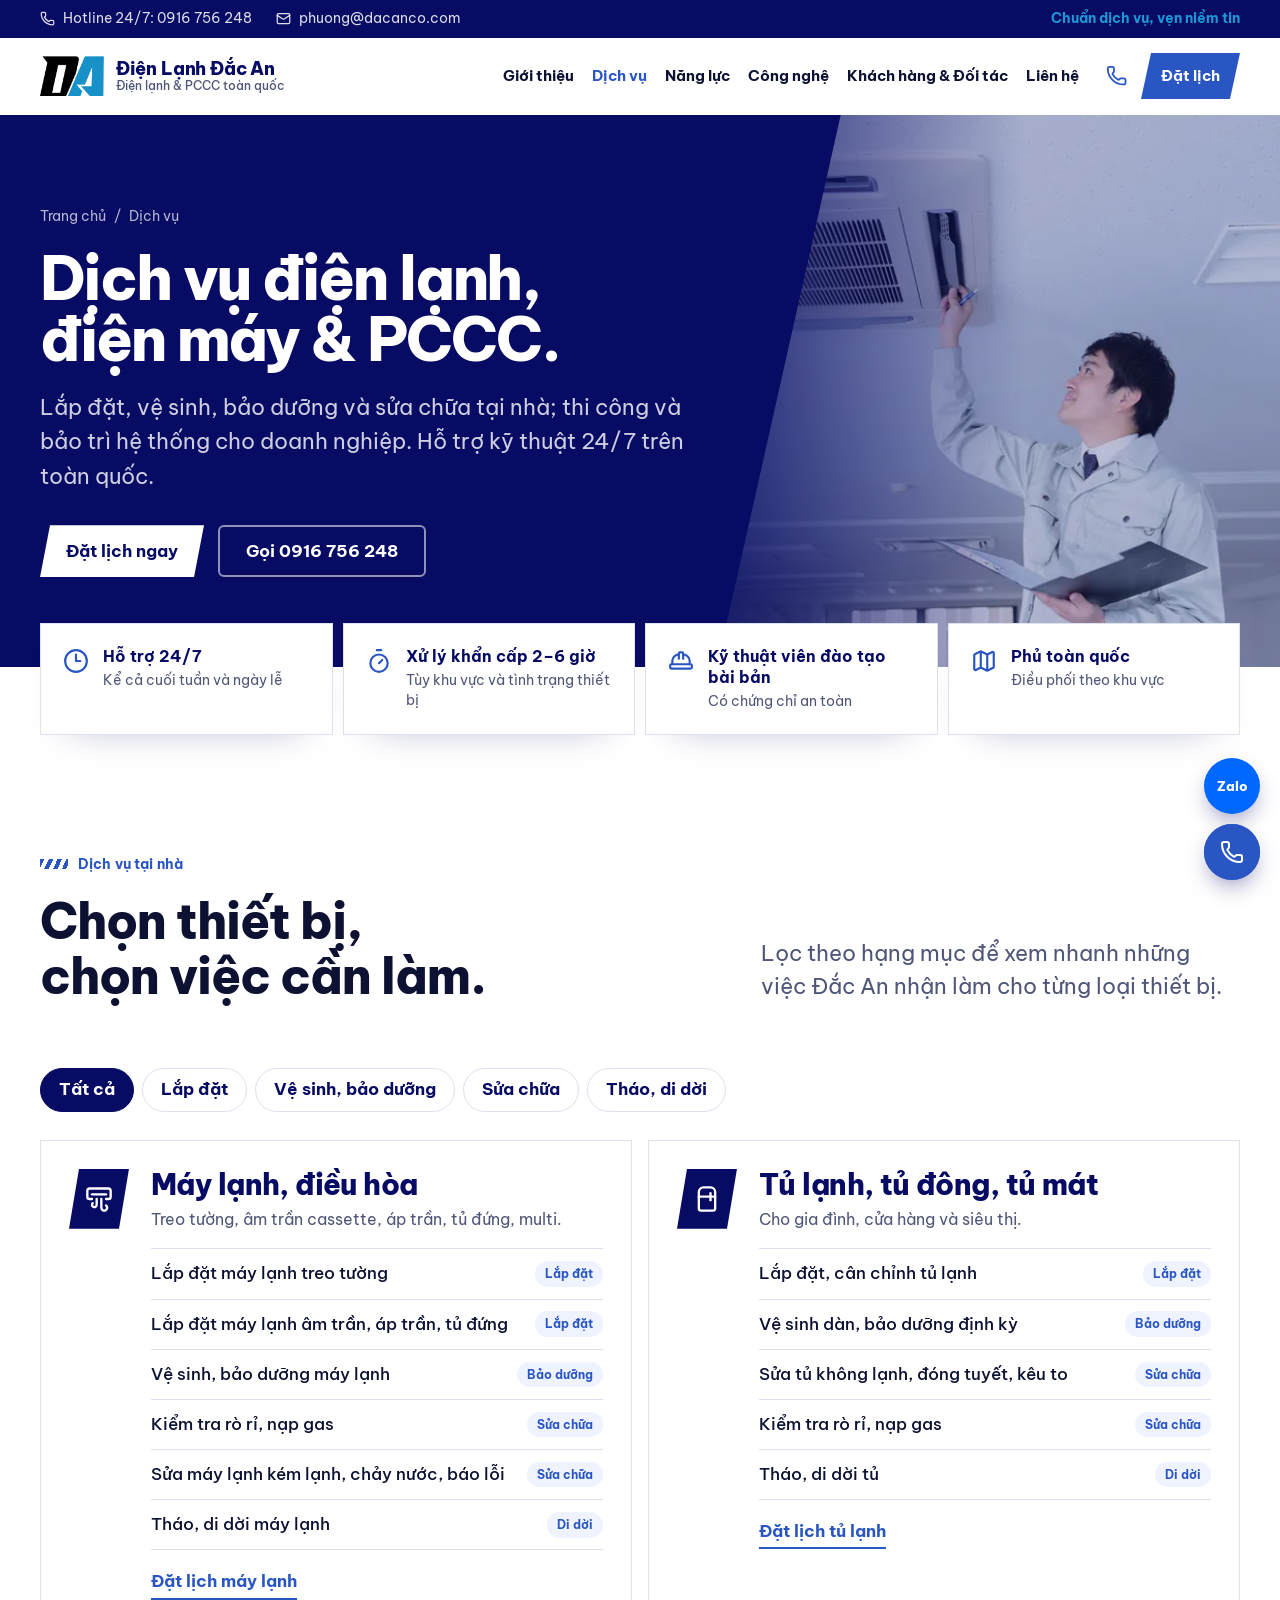
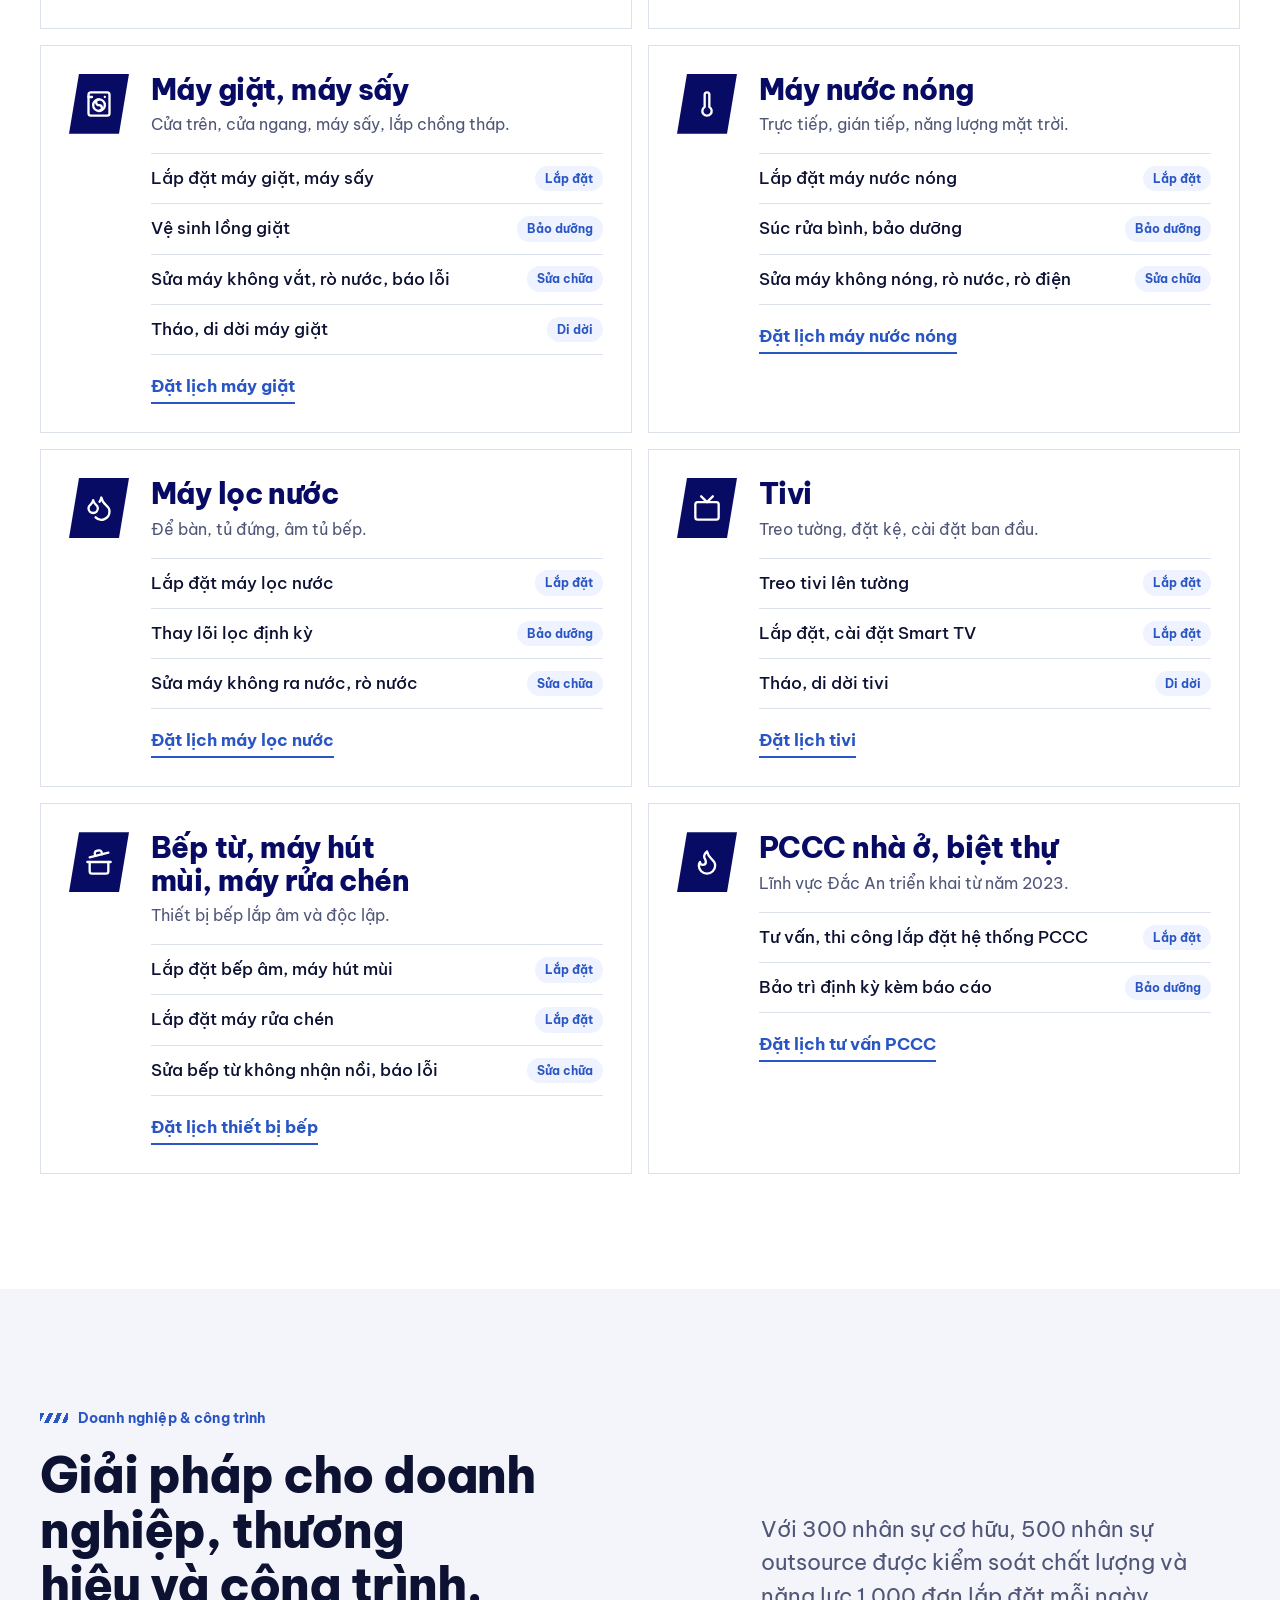
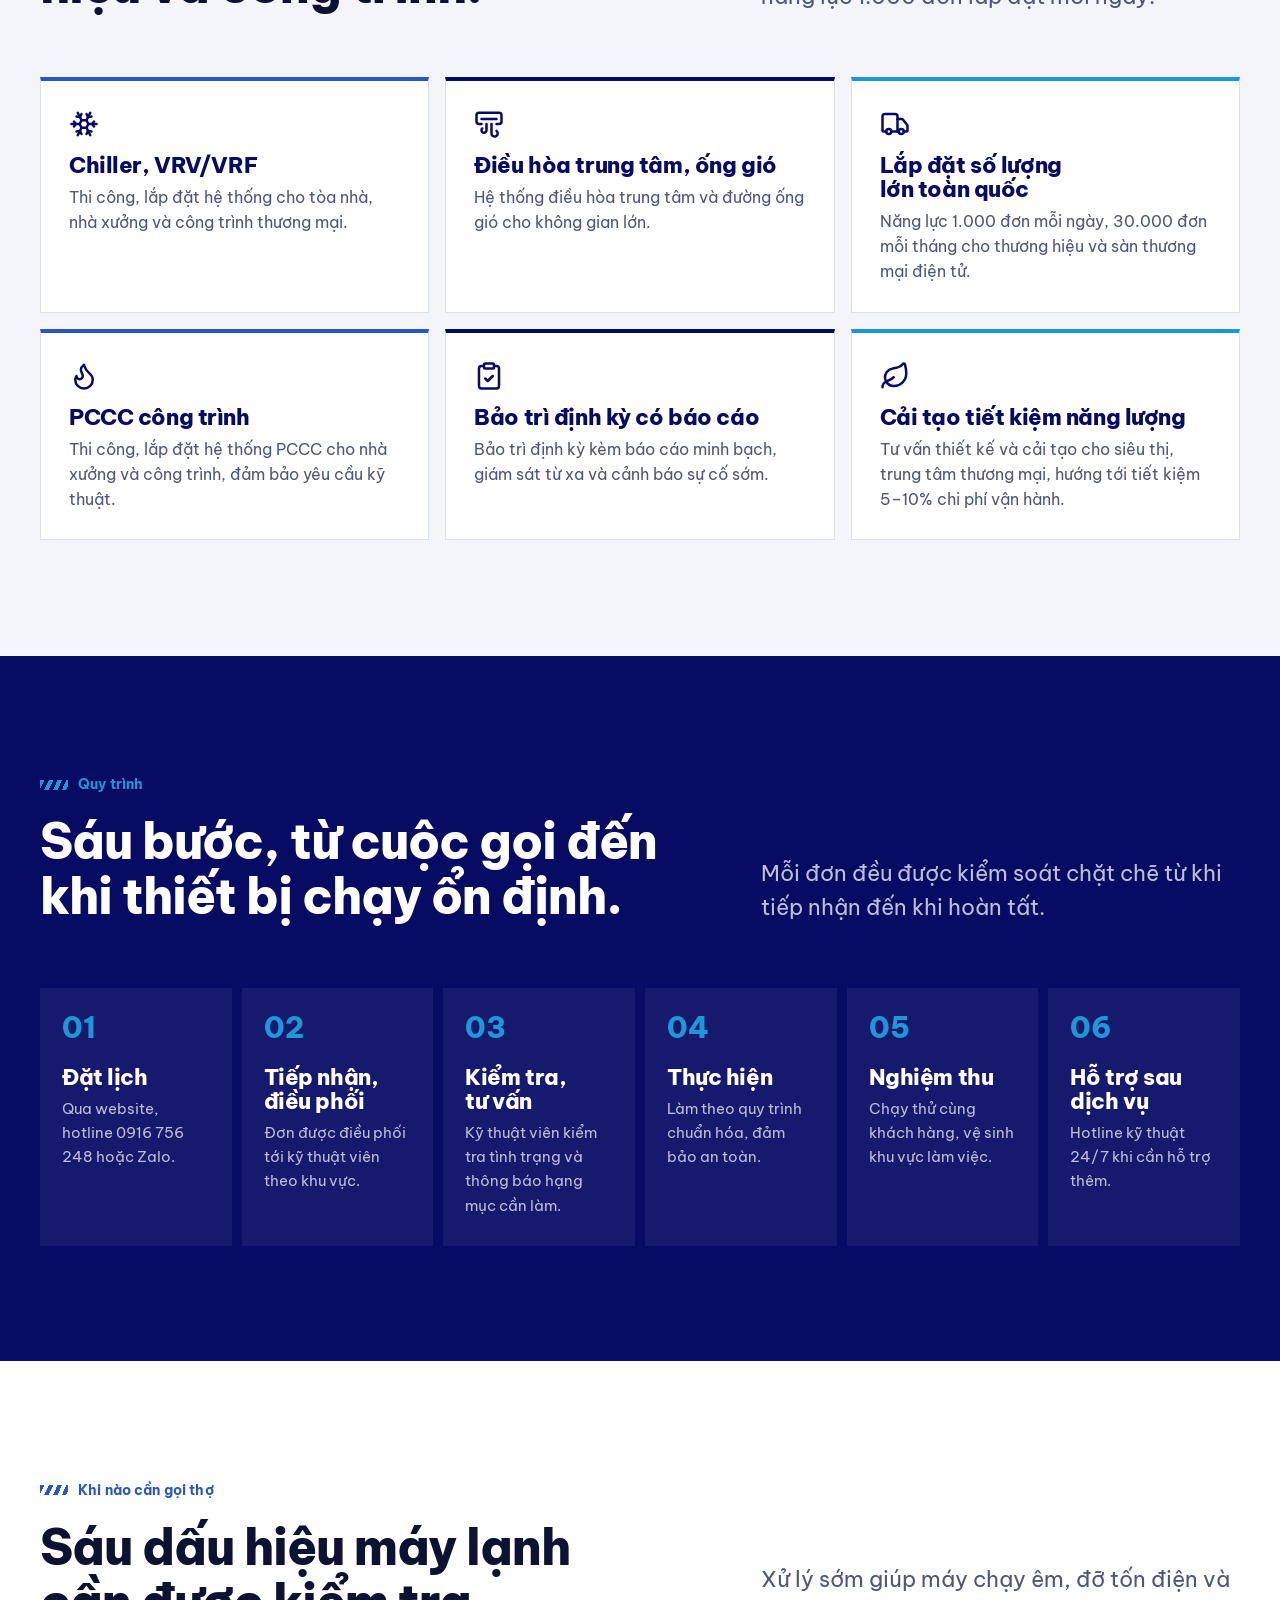
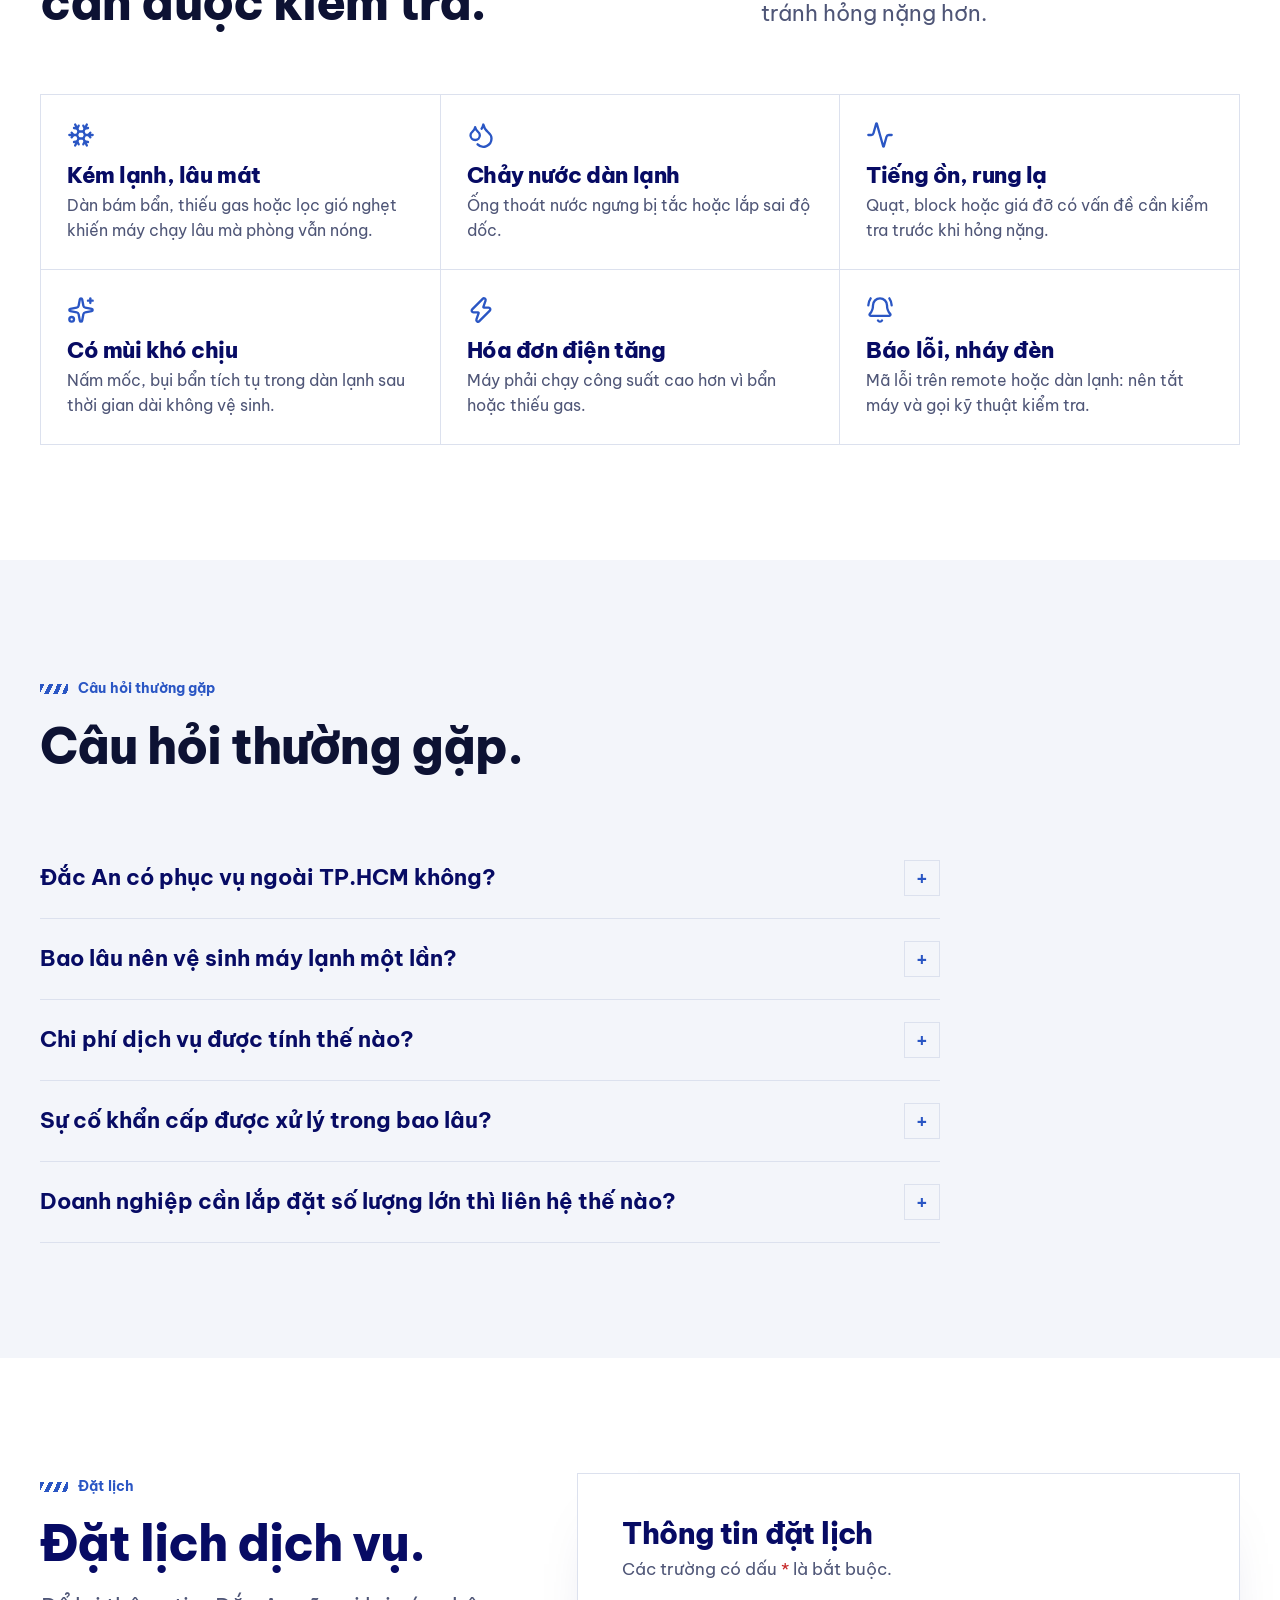
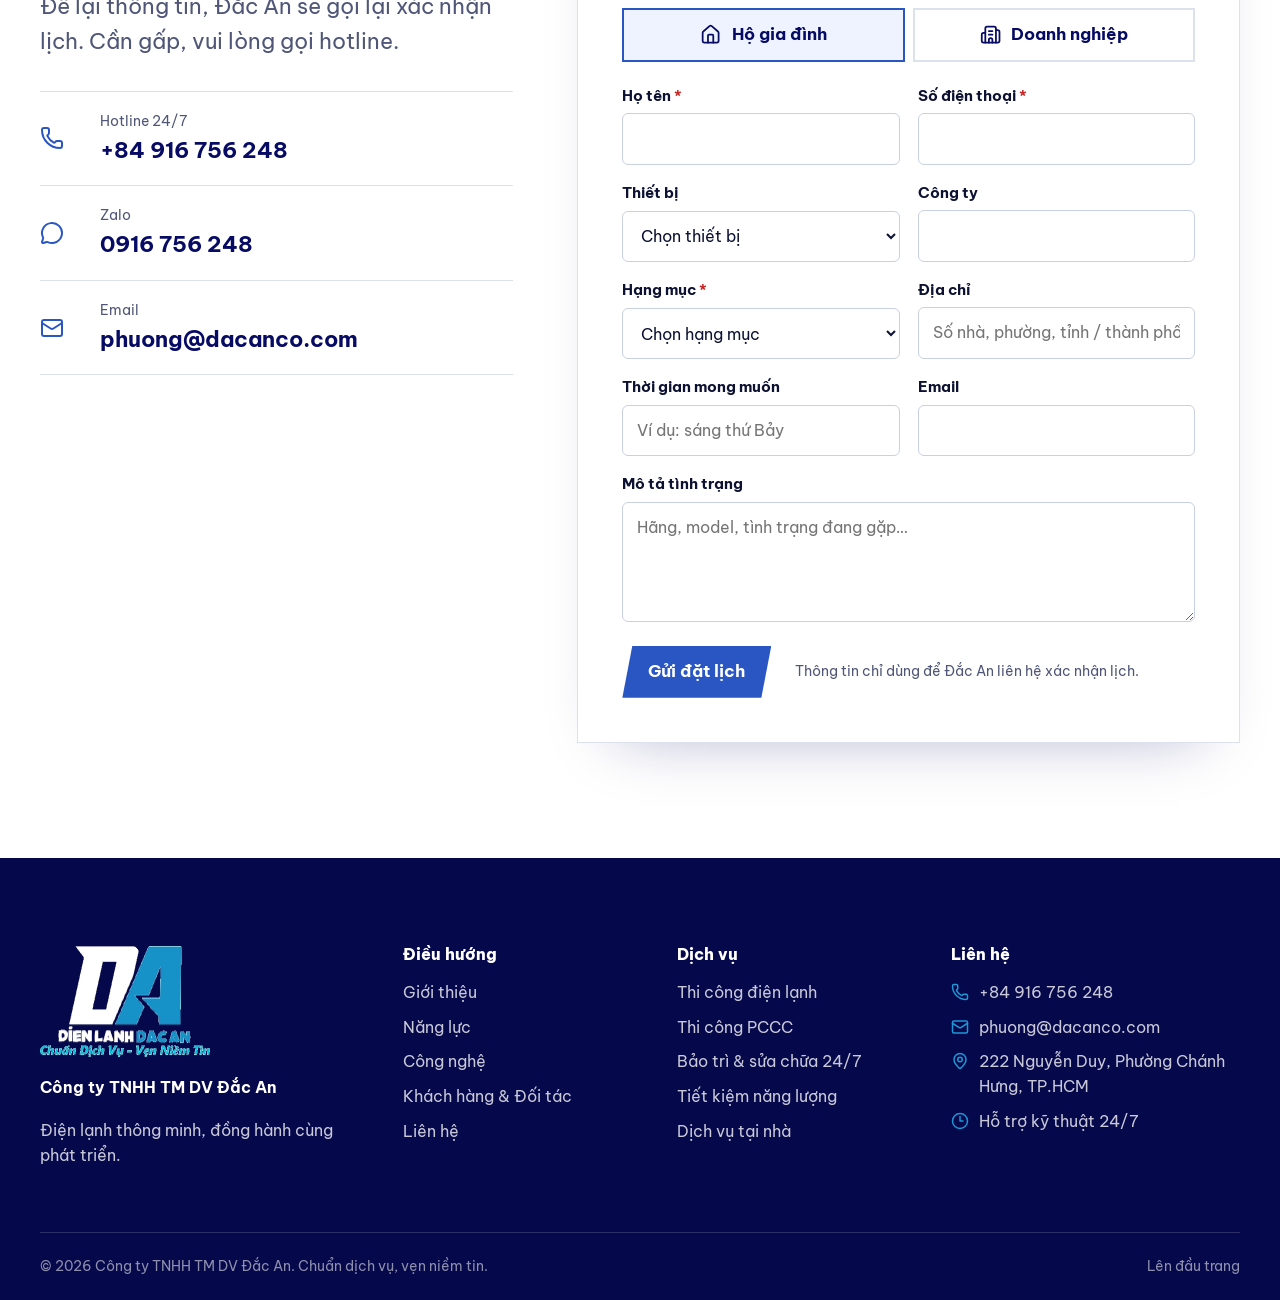
==== dich-vu/index.html @ 3b870de8 "Add files via upload" ====
<!doctype html>
<html lang="vi">
<head>
<meta charset="utf-8">
<meta name="viewport" content="width=device-width, initial-scale=1">
<title>Dịch vụ lắp đặt, vệ sinh, sửa chữa điện lạnh &amp; PCCC | Điện Lạnh Đắc An</title>
<meta name="description" content="Dịch vụ lắp đặt, vệ sinh, bảo dưỡng, sửa chữa máy lạnh, tủ lạnh, máy giặt, máy nước nóng, máy lọc nước và PCCC tại nhà; thi công Chiller, VRV/VRF cho doanh nghiệp. Hỗ trợ 24/7 toàn quốc.">
<link rel="canonical" href="https://dacanco.com/dich-vu/">
<meta name="theme-color" content="#070B64">
<meta property="og:type" content="website">
<meta property="og:locale" content="vi_VN">
<meta property="og:site_name" content="Điện Lạnh Đắc An">
<meta property="og:title" content="Dịch vụ điện lạnh, điện máy &amp; PCCC | Điện Lạnh Đắc An">
<meta property="og:description" content="Thiết kế, thi công, lắp đặt, bảo trì hệ thống điện lạnh và PCCC. 300 nhân sự cơ hữu, 1.000 đơn lắp đặt mỗi ngày, hỗ trợ 24/7.">
<meta property="og:url" content="https://dacanco.com/dich-vu/">
<meta property="og:image" content="https://dacanco.com/assets/img/og-image.jpg">
<meta name="twitter:card" content="summary_large_image">
<link rel="icon" href="/favicon.ico" sizes="any">
<link rel="icon" type="image/png" href="/assets/img/icon-512.png">
<link rel="apple-touch-icon" href="/assets/img/apple-touch-icon.png">
<link rel="manifest" href="/site.webmanifest">
<link rel="preload" href="/assets/fonts/be-vietnam-pro-vietnamese-800-normal.woff2" as="font" type="font/woff2" crossorigin>
<link rel="stylesheet" href="/assets/css/style.css">
<script type="application/ld+json">
[
 {
  "@context": "https://schema.org",
  "@type": "BreadcrumbList",
  "itemListElement": [
   {
    "@type": "ListItem",
    "position": 1,
    "name": "Trang chủ",
    "item": "https://dacanco.com/"
   },
   {
    "@type": "ListItem",
    "position": 2,
    "name": "Dịch vụ",
    "item": "https://dacanco.com/dich-vu/"
   }
  ]
 },
 {
  "@context": "https://schema.org",
  "@type": "FAQPage",
  "mainEntity": [
   {
    "@type": "Question",
    "name": "Đắc An có phục vụ ngoài TP.HCM không?",
    "acceptedAnswer": {
     "@type": "Answer",
     "text": "Có. Đắc An triển khai dịch vụ trên toàn quốc. Bạn gọi hotline 0916 756 248 hoặc gửi yêu cầu bên dưới để được xác nhận lịch tại khu vực của mình."
    }
   },
   {
    "@type": "Question",
    "name": "Bao lâu nên vệ sinh máy lạnh một lần?",
    "acceptedAnswer": {
     "@type": "Answer",
     "text": "Với hộ gia đình, khuyến nghị chung là 3–6 tháng một lần. Văn phòng, cửa hàng hoặc nơi nhiều bụi dùng máy liên tục nên vệ sinh thường xuyên hơn. Kỹ thuật viên sẽ tư vấn lịch phù hợp sau khi kiểm tra."
    }
   },
   {
    "@type": "Question",
    "name": "Chi phí dịch vụ được tính thế nào?",
    "acceptedAnswer": {
     "@type": "Answer",
     "text": "Chi phí tùy loại thiết bị, tình trạng thực tế và vật tư cần dùng. Kỹ thuật viên kiểm tra và thông báo hạng mục cần làm trước khi thực hiện."
    }
   },
   {
    "@type": "Question",
    "name": "Sự cố khẩn cấp được xử lý trong bao lâu?",
    "acceptedAnswer": {
     "@type": "Answer",
     "text": "Đắc An hỗ trợ 24/7 và cam kết xử lý sự cố khẩn cấp trong 2–6 giờ, tùy khu vực và tình trạng hệ thống."
    }
   },
   {
    "@type": "Question",
    "name": "Doanh nghiệp cần lắp đặt số lượng lớn thì liên hệ thế nào?",
    "acceptedAnswer": {
     "@type": "Answer",
     "text": "Chọn \"Doanh nghiệp\" trong form bên dưới hoặc email phuong@dacanco.com. Với năng lực 1.000 đơn lắp đặt mỗi ngày, Đắc An có thể tham gia các chương trình lắp đặt trên toàn quốc cho thương hiệu và sàn thương mại điện tử."
    }
   }
  ]
 }
]
</script>
</head>
<body>
<a class="skip" href="#main">Bỏ qua, đến nội dung chính</a>

<div class="topbar">
  <div class="wrap">
    <div class="topbar__group">
      <a href="tel:+84916756248"><svg class="ic" aria-hidden="true"><use href="/assets/img/icons.svg#i-phone"/></svg>Hotline 24/7: 0916 756 248</a>
      <a href="mailto:phuong@dacanco.com"><svg class="ic" aria-hidden="true"><use href="/assets/img/icons.svg#i-mail"/></svg>phuong@dacanco.com</a>
    </div>
    <span class="topbar__slogan">Chuẩn dịch vụ, vẹn niềm tin</span>
  </div>
</div>

<header class="header" id="top">
  <div class="wrap">
    <a class="brand" href="/" aria-label="Điện Lạnh Đắc An, về trang chủ">
      <img src="/assets/img/logos/dacan-mark.png" alt="" width="220" height="138">
      <span class="brand__text"><span class="brand__name">Điện Lạnh Đắc An</span><span class="brand__sub">Điện lạnh &amp; PCCC toàn quốc</span></span>
    </a>
    <nav class="nav" aria-label="Điều hướng chính">
      <ul>
        <li><a href="/#gioi-thieu">Giới thiệu</a></li>
        <li><a href="/dich-vu/" aria-current="page">Dịch vụ</a></li>
        <li><a href="/#nang-luc">Năng lực</a></li>
        <li><a href="/#cong-nghe">Công nghệ</a></li>
        <li><a href="/#doi-tac">Khách hàng &amp; Đối tác</a></li>
        <li><a href="/#lien-he">Liên hệ</a></li>
      </ul>
    </nav>
    <div class="header__cta">
      <a class="header__phone" href="tel:+84916756248" aria-label="Gọi 0916 756 248"><svg class="ic" aria-hidden="true"><use href="/assets/img/icons.svg#i-phone"/></svg><span>0916 756 248</span></a>
      <a class="btn" href="#dat-lich">Đặt lịch</a>
    </div>
    <button class="menu-toggle" type="button" aria-expanded="false" aria-controls="drawer" aria-label="Mở menu"><svg class="ic" aria-hidden="true"><use href="/assets/img/icons.svg#i-menu"/></svg></button>
  </div>
</header>

<div class="drawer" id="drawer" aria-hidden="true">
  <div class="drawer__scrim" data-close></div>
  <div class="drawer__panel" role="dialog" aria-modal="true" aria-label="Menu">
    <div class="drawer__top">
      <img src="/assets/img/logos/dacan.png" alt="Điện Lạnh Đắc An" width="340" height="223" style="height:56px;width:auto">
      <button class="menu-toggle" type="button" data-close aria-label="Đóng menu" style="display:inline-flex;margin:0"><svg class="ic" aria-hidden="true"><use href="/assets/img/icons.svg#i-x"/></svg></button>
    </div>
    <nav aria-label="Menu di động">
      <a href="/#gioi-thieu" data-close>Giới thiệu</a>
      <a href="/dich-vu/">Dịch vụ</a>
      <a href="/#nang-luc" data-close>Năng lực vận hành</a>
      <a href="/#cong-nghe" data-close>Công nghệ</a>
      <a href="/#doi-tac" data-close>Khách hàng &amp; Đối tác</a>
      <a href="/#hanh-trinh" data-close>Hành trình</a>
      <a href="/#lien-he" data-close>Liên hệ</a>
    </nav>
    <div class="drawer__actions">
      <a class="btn" href="#dat-lich" data-close>Đặt lịch</a>
      <a class="btn btn--ghost" href="tel:+84916756248">Gọi 0916 756 248</a>
    </div>
  </div>
</div>

<main id="main">

<section class="page-hero" aria-labelledby="dv-title">
  <div class="wrap">
    <div>
      <nav class="crumbs" aria-label="Breadcrumb"><a href="/">Trang chủ</a><span aria-hidden="true">/</span><span aria-current="page">Dịch vụ</span></nav>
      <h1 id="dv-title">Dịch vụ điện lạnh, điện máy &amp; PCCC.</h1>
      <p>Lắp đặt, vệ sinh, bảo dưỡng và sửa chữa tại nhà; thi công và bảo trì hệ thống cho doanh nghiệp. Hỗ trợ kỹ thuật 24/7 trên toàn quốc.</p>
      <div class="hero__actions">
        <a class="btn btn--light" href="#dat-lich">Đặt lịch ngay</a>
        <a class="btn btn--outline-light" href="tel:+84916756248">Gọi 0916 756 248</a>
      </div>
    </div>
  </div>
</section>

<div class="wrap">
  <div class="promise">
    <div><svg class="ic" aria-hidden="true"><use href="/assets/img/icons.svg#i-clock-3"/></svg><p><b>Hỗ trợ 24/7</b><span>Kể cả cuối tuần và ngày lễ</span></p></div>
    <div><svg class="ic" aria-hidden="true"><use href="/assets/img/icons.svg#i-timer"/></svg><p><b>Xử lý khẩn cấp 2–6 giờ</b><span>Tùy khu vực và tình trạng thiết bị</span></p></div>
    <div><svg class="ic" aria-hidden="true"><use href="/assets/img/icons.svg#i-hard-hat"/></svg><p><b>Kỹ thuật viên đào tạo bài bản</b><span>Có chứng chỉ an toàn</span></p></div>
    <div><svg class="ic" aria-hidden="true"><use href="/assets/img/icons.svg#i-map"/></svg><p><b>Phủ toàn quốc</b><span>Điều phối theo khu vực</span></p></div>
  </div>
</div>

<!-- CATALOG -->
<section class="section" id="danh-muc" aria-labelledby="cat-title">
  <div class="wrap">
    <div class="section-head">
      <div>
        <p class="kicker">Dịch vụ tại nhà</p>
        <h2 id="cat-title">Chọn thiết bị, chọn việc cần làm.</h2>
      </div>
      <p>Lọc theo hạng mục để xem nhanh những việc Đắc An nhận làm cho từng loại thiết bị.</p>
    </div>

    <div class="filters" data-filter-bar role="group" aria-label="Lọc theo hạng mục">
      <button type="button" data-filter="all" aria-pressed="true">Tất cả</button>
      <button type="button" data-filter="lap-dat" aria-pressed="false">Lắp đặt</button>
      <button type="button" data-filter="bao-duong" aria-pressed="false">Vệ sinh, bảo dưỡng</button>
      <button type="button" data-filter="sua-chua" aria-pressed="false">Sửa chữa</button>
      <button type="button" data-filter="di-doi" aria-pressed="false">Tháo, di dời</button>
    </div>

    <div class="catalog">
      <article class="cat" id="may-lanh">
        <span class="cat__icon"><svg class="ic" aria-hidden="true"><use href="/assets/img/icons.svg#i-air-vent"/></svg></span>
        <div>
          <h3>Máy lạnh, điều hòa</h3>
          <p class="cat__desc">Treo tường, âm trần cassette, áp trần, tủ đứng, multi.</p>
          <ul class="cat__jobs">
            <li data-type="lap-dat">Lắp đặt máy lạnh treo tường<span class="type">Lắp đặt</span></li>
            <li data-type="lap-dat">Lắp đặt máy lạnh âm trần, áp trần, tủ đứng<span class="type">Lắp đặt</span></li>
            <li data-type="bao-duong">Vệ sinh, bảo dưỡng máy lạnh<span class="type">Bảo dưỡng</span></li>
            <li data-type="sua-chua">Kiểm tra rò rỉ, nạp gas<span class="type">Sửa chữa</span></li>
            <li data-type="sua-chua">Sửa máy lạnh kém lạnh, chảy nước, báo lỗi<span class="type">Sửa chữa</span></li>
            <li data-type="di-doi">Tháo, di dời máy lạnh<span class="type">Di dời</span></li>
          </ul>
          <a class="link cat__book" href="#dat-lich" data-book="Máy lạnh, điều hòa">Đặt lịch máy lạnh</a>
        </div>
      </article>

      <article class="cat" id="tu-lanh">
        <span class="cat__icon"><svg class="ic" aria-hidden="true"><use href="/assets/img/icons.svg#i-refrigerator"/></svg></span>
        <div>
          <h3>Tủ lạnh, tủ đông, tủ mát</h3>
          <p class="cat__desc">Cho gia đình, cửa hàng và siêu thị.</p>
          <ul class="cat__jobs">
            <li data-type="lap-dat">Lắp đặt, cân chỉnh tủ lạnh<span class="type">Lắp đặt</span></li>
            <li data-type="bao-duong">Vệ sinh dàn, bảo dưỡng định kỳ<span class="type">Bảo dưỡng</span></li>
            <li data-type="sua-chua">Sửa tủ không lạnh, đóng tuyết, kêu to<span class="type">Sửa chữa</span></li>
            <li data-type="sua-chua">Kiểm tra rò rỉ, nạp gas<span class="type">Sửa chữa</span></li>
            <li data-type="di-doi">Tháo, di dời tủ<span class="type">Di dời</span></li>
          </ul>
          <a class="link cat__book" href="#dat-lich" data-book="Tủ lạnh, tủ đông, tủ mát">Đặt lịch tủ lạnh</a>
        </div>
      </article>

      <article class="cat" id="may-giat">
        <span class="cat__icon"><svg class="ic" aria-hidden="true"><use href="/assets/img/icons.svg#i-washing-machine"/></svg></span>
        <div>
          <h3>Máy giặt, máy sấy</h3>
          <p class="cat__desc">Cửa trên, cửa ngang, máy sấy, lắp chồng tháp.</p>
          <ul class="cat__jobs">
            <li data-type="lap-dat">Lắp đặt máy giặt, máy sấy<span class="type">Lắp đặt</span></li>
            <li data-type="bao-duong">Vệ sinh lồng giặt<span class="type">Bảo dưỡng</span></li>
            <li data-type="sua-chua">Sửa máy không vắt, rò nước, báo lỗi<span class="type">Sửa chữa</span></li>
            <li data-type="di-doi">Tháo, di dời máy giặt<span class="type">Di dời</span></li>
          </ul>
          <a class="link cat__book" href="#dat-lich" data-book="Máy giặt, máy sấy">Đặt lịch máy giặt</a>
        </div>
      </article>

      <article class="cat" id="may-nuoc-nong">
        <span class="cat__icon"><svg class="ic" aria-hidden="true"><use href="/assets/img/icons.svg#i-thermometer"/></svg></span>
        <div>
          <h3>Máy nước nóng</h3>
          <p class="cat__desc">Trực tiếp, gián tiếp, năng lượng mặt trời.</p>
          <ul class="cat__jobs">
            <li data-type="lap-dat">Lắp đặt máy nước nóng<span class="type">Lắp đặt</span></li>
            <li data-type="bao-duong">Súc rửa bình, bảo dưỡng<span class="type">Bảo dưỡng</span></li>
            <li data-type="sua-chua">Sửa máy không nóng, rò nước, rò điện<span class="type">Sửa chữa</span></li>
          </ul>
          <a class="link cat__book" href="#dat-lich" data-book="Máy nước nóng">Đặt lịch máy nước nóng</a>
        </div>
      </article>

      <article class="cat" id="may-loc-nuoc">
        <span class="cat__icon"><svg class="ic" aria-hidden="true"><use href="/assets/img/icons.svg#i-droplets"/></svg></span>
        <div>
          <h3>Máy lọc nước</h3>
          <p class="cat__desc">Để bàn, tủ đứng, âm tủ bếp.</p>
          <ul class="cat__jobs">
            <li data-type="lap-dat">Lắp đặt máy lọc nước<span class="type">Lắp đặt</span></li>
            <li data-type="bao-duong">Thay lõi lọc định kỳ<span class="type">Bảo dưỡng</span></li>
            <li data-type="sua-chua">Sửa máy không ra nước, rò nước<span class="type">Sửa chữa</span></li>
          </ul>
          <a class="link cat__book" href="#dat-lich" data-book="Máy lọc nước">Đặt lịch máy lọc nước</a>
        </div>
      </article>

      <article class="cat" id="tivi">
        <span class="cat__icon"><svg class="ic" aria-hidden="true"><use href="/assets/img/icons.svg#i-tv"/></svg></span>
        <div>
          <h3>Tivi</h3>
          <p class="cat__desc">Treo tường, đặt kệ, cài đặt ban đầu.</p>
          <ul class="cat__jobs">
            <li data-type="lap-dat">Treo tivi lên tường<span class="type">Lắp đặt</span></li>
            <li data-type="lap-dat">Lắp đặt, cài đặt Smart TV<span class="type">Lắp đặt</span></li>
            <li data-type="di-doi">Tháo, di dời tivi<span class="type">Di dời</span></li>
          </ul>
          <a class="link cat__book" href="#dat-lich" data-book="Tivi">Đặt lịch tivi</a>
        </div>
      </article>

      <article class="cat" id="bep">
        <span class="cat__icon"><svg class="ic" aria-hidden="true"><use href="/assets/img/icons.svg#i-cooking-pot"/></svg></span>
        <div>
          <h3>Bếp từ, máy hút mùi, máy rửa chén</h3>
          <p class="cat__desc">Thiết bị bếp lắp âm và độc lập.</p>
          <ul class="cat__jobs">
            <li data-type="lap-dat">Lắp đặt bếp âm, máy hút mùi<span class="type">Lắp đặt</span></li>
            <li data-type="lap-dat">Lắp đặt máy rửa chén<span class="type">Lắp đặt</span></li>
            <li data-type="sua-chua">Sửa bếp từ không nhận nồi, báo lỗi<span class="type">Sửa chữa</span></li>
          </ul>
          <a class="link cat__book" href="#dat-lich" data-book="Bếp từ, máy hút mùi, máy rửa chén">Đặt lịch thiết bị bếp</a>
        </div>
      </article>

      <article class="cat" id="pccc">
        <span class="cat__icon"><svg class="ic" aria-hidden="true"><use href="/assets/img/icons.svg#i-flame"/></svg></span>
        <div>
          <h3>PCCC nhà ở, biệt thự</h3>
          <p class="cat__desc">Lĩnh vực Đắc An triển khai từ năm 2023.</p>
          <ul class="cat__jobs">
            <li data-type="lap-dat">Tư vấn, thi công lắp đặt hệ thống PCCC<span class="type">Lắp đặt</span></li>
            <li data-type="bao-duong">Bảo trì định kỳ kèm báo cáo<span class="type">Bảo dưỡng</span></li>
          </ul>
          <a class="link cat__book" href="#dat-lich" data-book="PCCC">Đặt lịch tư vấn PCCC</a>
        </div>
      </article>
    </div>
  </div>
</section>

<!-- B2B -->
<section class="section section--paper" id="doanh-nghiep" aria-labelledby="b2b-title">
  <div class="wrap">
    <div class="section-head">
      <div>
        <p class="kicker">Doanh nghiệp &amp; công trình</p>
        <h2 id="b2b-title">Giải pháp cho doanh nghiệp, thương hiệu và công trình.</h2>
      </div>
      <p>Với 300 nhân sự cơ hữu, 500 nhân sự outsource được kiểm soát chất lượng và năng lực 1.000 đơn lắp đặt mỗi ngày.</p>
    </div>
    <div class="b2b">
      <div class="b2b__item"><svg class="ic" aria-hidden="true"><use href="/assets/img/icons.svg#i-snowflake"/></svg><h3>Chiller, VRV/VRF</h3><p>Thi công, lắp đặt hệ thống cho tòa nhà, nhà xưởng và công trình thương mại.</p></div>
      <div class="b2b__item"><svg class="ic" aria-hidden="true"><use href="/assets/img/icons.svg#i-air-vent"/></svg><h3>Điều hòa trung tâm, ống gió</h3><p>Hệ thống điều hòa trung tâm và đường ống gió cho không gian lớn.</p></div>
      <div class="b2b__item"><svg class="ic" aria-hidden="true"><use href="/assets/img/icons.svg#i-truck"/></svg><h3>Lắp đặt số lượng lớn toàn quốc</h3><p>Năng lực 1.000 đơn mỗi ngày, 30.000 đơn mỗi tháng cho thương hiệu và sàn thương mại điện tử.</p></div>
      <div class="b2b__item"><svg class="ic" aria-hidden="true"><use href="/assets/img/icons.svg#i-flame"/></svg><h3>PCCC công trình</h3><p>Thi công, lắp đặt hệ thống PCCC cho nhà xưởng và công trình, đảm bảo yêu cầu kỹ thuật.</p></div>
      <div class="b2b__item"><svg class="ic" aria-hidden="true"><use href="/assets/img/icons.svg#i-clipboard-check"/></svg><h3>Bảo trì định kỳ có báo cáo</h3><p>Bảo trì định kỳ kèm báo cáo minh bạch, giám sát từ xa và cảnh báo sự cố sớm.</p></div>
      <div class="b2b__item"><svg class="ic" aria-hidden="true"><use href="/assets/img/icons.svg#i-leaf"/></svg><h3>Cải tạo tiết kiệm năng lượng</h3><p>Tư vấn thiết kế và cải tạo cho siêu thị, trung tâm thương mại, hướng tới tiết kiệm 5–10% chi phí vận hành.</p></div>
    </div>
  </div>
</section>

<!-- PROCESS -->
<section class="section section--navy" id="quy-trinh" aria-labelledby="qt-title">
  <div class="wrap">
    <div class="section-head">
      <div>
        <p class="kicker">Quy trình</p>
        <h2 id="qt-title">Sáu bước, từ cuộc gọi đến khi thiết bị chạy ổn định.</h2>
      </div>
      <p>Mỗi đơn đều được kiểm soát chặt chẽ từ khi tiếp nhận đến khi hoàn tất.</p>
    </div>
    <ol class="steps">
      <li class="step"><h3>Đặt lịch</h3><p>Qua website, hotline 0916 756 248 hoặc Zalo.</p></li>
      <li class="step"><h3>Tiếp nhận, điều phối</h3><p>Đơn được điều phối tới kỹ thuật viên theo khu vực.</p></li>
      <li class="step"><h3>Kiểm tra, tư vấn</h3><p>Kỹ thuật viên kiểm tra tình trạng và thông báo hạng mục cần làm.</p></li>
      <li class="step"><h3>Thực hiện</h3><p>Làm theo quy trình chuẩn hóa, đảm bảo an toàn.</p></li>
      <li class="step"><h3>Nghiệm thu</h3><p>Chạy thử cùng khách hàng, vệ sinh khu vực làm việc.</p></li>
      <li class="step"><h3>Hỗ trợ sau dịch vụ</h3><p>Hotline kỹ thuật 24/7 khi cần hỗ trợ thêm.</p></li>
    </ol>
  </div>
</section>

<!-- SIGNS -->
<section class="section" aria-labelledby="sign-title">
  <div class="wrap">
    <div class="section-head">
      <div>
        <p class="kicker">Khi nào cần gọi thợ</p>
        <h2 id="sign-title">Sáu dấu hiệu máy lạnh cần được kiểm tra.</h2>
      </div>
      <p>Xử lý sớm giúp máy chạy êm, đỡ tốn điện và tránh hỏng nặng hơn.</p>
    </div>
    <div class="signs">
      <div class="sign"><svg class="ic" aria-hidden="true"><use href="/assets/img/icons.svg#i-snowflake"/></svg><h3>Kém lạnh, lâu mát</h3><p>Dàn bám bẩn, thiếu gas hoặc lọc gió nghẹt khiến máy chạy lâu mà phòng vẫn nóng.</p></div>
      <div class="sign"><svg class="ic" aria-hidden="true"><use href="/assets/img/icons.svg#i-droplets"/></svg><h3>Chảy nước dàn lạnh</h3><p>Ống thoát nước ngưng bị tắc hoặc lắp sai độ dốc.</p></div>
      <div class="sign"><svg class="ic" aria-hidden="true"><use href="/assets/img/icons.svg#i-activity"/></svg><h3>Tiếng ồn, rung lạ</h3><p>Quạt, block hoặc giá đỡ có vấn đề cần kiểm tra trước khi hỏng nặng.</p></div>
      <div class="sign"><svg class="ic" aria-hidden="true"><use href="/assets/img/icons.svg#i-sparkles"/></svg><h3>Có mùi khó chịu</h3><p>Nấm mốc, bụi bẩn tích tụ trong dàn lạnh sau thời gian dài không vệ sinh.</p></div>
      <div class="sign"><svg class="ic" aria-hidden="true"><use href="/assets/img/icons.svg#i-zap"/></svg><h3>Hóa đơn điện tăng</h3><p>Máy phải chạy công suất cao hơn vì bẩn hoặc thiếu gas.</p></div>
      <div class="sign"><svg class="ic" aria-hidden="true"><use href="/assets/img/icons.svg#i-bell-ring"/></svg><h3>Báo lỗi, nháy đèn</h3><p>Mã lỗi trên remote hoặc dàn lạnh: nên tắt máy và gọi kỹ thuật kiểm tra.</p></div>
    </div>
  </div>
</section>

<!-- FAQ -->
<section class="section section--paper" aria-labelledby="faq-title">
  <div class="wrap">
    <div class="section-head">
      <div>
        <p class="kicker">Câu hỏi thường gặp</p>
        <h2 id="faq-title">Câu hỏi thường gặp.</h2>
      </div>
    </div>
    <div class="faq">
      <details>
        <summary>Đắc An có phục vụ ngoài TP.HCM không?</summary>
        <p>Có. Đắc An triển khai dịch vụ trên toàn quốc. Bạn gọi hotline 0916 756 248 hoặc gửi yêu cầu bên dưới để được xác nhận lịch tại khu vực của mình.</p>
      </details>
      <details>
        <summary>Bao lâu nên vệ sinh máy lạnh một lần?</summary>
        <p>Với hộ gia đình, khuyến nghị chung là 3–6 tháng một lần. Văn phòng, cửa hàng hoặc nơi nhiều bụi dùng máy liên tục nên vệ sinh thường xuyên hơn. Kỹ thuật viên sẽ tư vấn lịch phù hợp sau khi kiểm tra.</p>
      </details>
      <details>
        <summary>Chi phí dịch vụ được tính thế nào?</summary>
        <p>Chi phí tùy loại thiết bị, tình trạng thực tế và vật tư cần dùng. Kỹ thuật viên kiểm tra và thông báo hạng mục cần làm trước khi thực hiện.</p>
      </details>
      <details>
        <summary>Sự cố khẩn cấp được xử lý trong bao lâu?</summary>
        <p>Đắc An hỗ trợ 24/7 và cam kết xử lý sự cố khẩn cấp trong 2–6 giờ, tùy khu vực và tình trạng hệ thống.</p>
      </details>
      <details>
        <summary>Doanh nghiệp cần lắp đặt số lượng lớn thì liên hệ thế nào?</summary>
        <p>Chọn "Doanh nghiệp" trong form bên dưới hoặc email phuong@dacanco.com. Với năng lực 1.000 đơn lắp đặt mỗi ngày, Đắc An có thể tham gia các chương trình lắp đặt trên toàn quốc cho thương hiệu và sàn thương mại điện tử.</p>
      </details>
    </div>
  </div>
</section>

<!-- BOOKING -->
<section class="section" id="dat-lich" aria-labelledby="book-title">
  <div class="wrap contact">
    <div class="contact__info">
      <p class="kicker">Đặt lịch</p>
      <h2 id="book-title">Đặt lịch dịch vụ.</h2>
      <p>Để lại thông tin, Đắc An sẽ gọi lại xác nhận lịch. Cần gấp, vui lòng gọi hotline.</p>
      <ul class="info-list">
        <li><svg class="ic" aria-hidden="true"><use href="/assets/img/icons.svg#i-phone"/></svg><div><small>Hotline 24/7</small><a href="tel:+84916756248">+84 916 756 248</a></div></li>
        <li><svg class="ic" aria-hidden="true"><use href="/assets/img/icons.svg#i-message-circle"/></svg><div><small>Zalo</small><a href="https://zalo.me/0916756248" target="_blank" rel="noopener">0916 756 248</a></div></li>
        <li><svg class="ic" aria-hidden="true"><use href="/assets/img/icons.svg#i-mail"/></svg><div><small>Email</small><a href="mailto:phuong@dacanco.com">phuong@dacanco.com</a></div></li>
      </ul>
    </div>

    <form class="form" data-lead-form novalidate>
      <h3>Thông tin đặt lịch</h3>
      <p>Các trường có dấu <span style="color:#C62828">*</span> là bắt buộc.</p>
      <fieldset class="seg" style="border:0;padding:0;margin-inline:0">
        <legend class="sr-only">Bạn là</legend>
        <input type="radio" name="segment" id="seg-b2c" value="Hộ gia đình" checked>
        <label for="seg-b2c"><svg class="ic" aria-hidden="true"><use href="/assets/img/icons.svg#i-house"/></svg>Hộ gia đình</label>
        <input type="radio" name="segment" id="seg-b2b" value="Doanh nghiệp">
        <label for="seg-b2b"><svg class="ic" aria-hidden="true"><use href="/assets/img/icons.svg#i-building-2"/></svg>Doanh nghiệp</label>
      </fieldset>
      <div class="fields">
        <div class="field"><label for="f-name">Họ tên <span class="req">*</span></label><input id="f-name" name="name" autocomplete="name" required><span class="err" aria-live="polite"></span></div>
        <div class="field"><label for="f-phone">Số điện thoại <span class="req">*</span></label><input id="f-phone" name="phone" type="tel" inputmode="tel" autocomplete="tel" required><span class="err" aria-live="polite"></span></div>
        <div class="field" data-b2c><label for="f-device">Thiết bị</label>
          <select id="f-device" name="device">
            <option value="">Chọn thiết bị</option>
            <option>Máy lạnh, điều hòa</option>
            <option>Tủ lạnh, tủ đông, tủ mát</option>
            <option>Máy giặt, máy sấy</option>
            <option>Máy nước nóng</option>
            <option>Máy lọc nước</option>
            <option>Tivi</option>
            <option>Bếp từ, máy hút mùi, máy rửa chén</option>
            <option>PCCC</option>
            <option>Khác</option>
          </select></div>
        <div class="field" data-b2b><label for="f-company">Công ty</label><input id="f-company" name="company" autocomplete="organization"></div>
        <div class="field"><label for="f-need">Hạng mục <span class="req">*</span></label>
          <select id="f-need" name="need" required>
            <option value="">Chọn hạng mục</option>
            <option>Lắp đặt</option>
            <option>Vệ sinh, bảo dưỡng</option>
            <option>Sửa chữa</option>
            <option>Tháo, di dời</option>
            <option>Thi công hệ thống / dự án</option>
          </select><span class="err" aria-live="polite"></span></div>
        <div class="field"><label for="f-area">Địa chỉ</label><input id="f-area" name="area" placeholder="Số nhà, phường, tỉnh / thành phố" autocomplete="street-address"></div>
        <div class="field"><label for="f-time">Thời gian mong muốn</label><input id="f-time" name="time" placeholder="Ví dụ: sáng thứ Bảy"></div>
        <div class="field"><label for="f-email">Email</label><input id="f-email" name="email" type="email" autocomplete="email"><span class="err" aria-live="polite"></span></div>
        <div class="field field--full"><label for="f-msg">Mô tả tình trạng</label><textarea id="f-msg" name="message" placeholder="Hãng, model, tình trạng đang gặp…"></textarea></div>
        <div class="hp" aria-hidden="true"><label for="f-web">Website</label><input id="f-web" name="website" tabindex="-1" autocomplete="off"></div>
      </div>
      <div class="form__foot">
        <button class="btn" type="submit">Gửi đặt lịch</button>
        <small>Thông tin chỉ dùng để Đắc An liên hệ xác nhận lịch.</small>
      </div>
      <div class="form__status" role="status" aria-live="polite"></div>
    </form>
  </div>
</section>

</main>


<footer class="footer">
  <div class="wrap">
    <div class="footer__grid">
      <div class="footer__brand">
        <img src="/assets/img/logos/dacan-light.webp" alt="Điện Lạnh Đắc An" width="340" height="223" loading="lazy">
        <p class="company">Công ty TNHH TM DV Đắc An</p>
        <p>Điện lạnh thông minh, đồng hành cùng phát triển.</p>
      </div>
      <div>
        <h4>Điều hướng</h4>
        <ul>
          <li><a href="/#gioi-thieu">Giới thiệu</a></li>
          <li><a href="/#nang-luc">Năng lực</a></li>
          <li><a href="/#cong-nghe">Công nghệ</a></li>
          <li><a href="/#doi-tac">Khách hàng &amp; Đối tác</a></li>
          <li><a href="/#lien-he">Liên hệ</a></li>
        </ul>
      </div>
      <div>
        <h4>Dịch vụ</h4>
        <ul>
          <li><a href="/#dich-vu">Thi công điện lạnh</a></li>
          <li><a href="/#dich-vu">Thi công PCCC</a></li>
          <li><a href="/#dich-vu">Bảo trì &amp; sửa chữa 24/7</a></li>
          <li><a href="/#dich-vu">Tiết kiệm năng lượng</a></li>
          <li><a href="/dich-vu/">Dịch vụ tại nhà</a></li>
        </ul>
      </div>
      <div>
        <h4>Liên hệ</h4>
        <ul>
          <li class="contact-row"><svg class="ic" aria-hidden="true"><use href="/assets/img/icons.svg#i-phone"/></svg><a href="tel:+84916756248">+84 916 756 248</a></li>
          <li class="contact-row"><svg class="ic" aria-hidden="true"><use href="/assets/img/icons.svg#i-mail"/></svg><a href="mailto:phuong@dacanco.com">phuong@dacanco.com</a></li>
          <li class="contact-row"><svg class="ic" aria-hidden="true"><use href="/assets/img/icons.svg#i-map-pin"/></svg><span>222 Nguyễn Duy, Phường Chánh Hưng, TP.HCM</span></li>
          <li class="contact-row"><svg class="ic" aria-hidden="true"><use href="/assets/img/icons.svg#i-clock-3"/></svg><span>Hỗ trợ kỹ thuật 24/7</span></li>
        </ul>
      </div>
    </div>
    <div class="footer__bottom">
      <span>© <span data-year>2026</span> Công ty TNHH TM DV Đắc An. Chuẩn dịch vụ, vẹn niềm tin.</span>
      <a href="#top">Lên đầu trang</a>
    </div>
  </div>
</footer>

<div class="fab">
  <a class="fab--zalo" href="https://zalo.me/0916756248" target="_blank" rel="noopener" aria-label="Nhắn Zalo 0916 756 248">Zalo</a>
  <a class="fab--call" href="tel:+84916756248" aria-label="Gọi 0916 756 248"><svg class="ic" aria-hidden="true"><use href="/assets/img/icons.svg#i-phone"/></svg></a>
</div>
<nav class="actionbar" aria-label="Liên hệ nhanh">
  <a href="tel:+84916756248"><svg class="ic" aria-hidden="true"><use href="/assets/img/icons.svg#i-phone"/></svg>Gọi ngay</a>
  <a href="https://zalo.me/0916756248" target="_blank" rel="noopener"><svg class="ic" aria-hidden="true"><use href="/assets/img/icons.svg#i-message-circle"/></svg>Zalo</a>
  <a class="primary" href="#dat-lich"><svg class="ic" aria-hidden="true"><use href="/assets/img/icons.svg#i-calendar-check"/></svg>Đặt lịch</a>
</nav>

<script src="/assets/js/main.js" defer></script>
</body>
</html>
---- assets/css/style.css ----
/* ==========================================================
   Điện Lạnh Đắc An — stylesheet
   Tokens → base → layout → components → sections → responsive
   ========================================================== */

/* ---------- Fonts (self-hosted Be Vietnam Pro) ---------- */
@font-face{font-family:"Be Vietnam Pro";font-style:normal;font-weight:400;font-display:swap;src:url(../fonts/be-vietnam-pro-vietnamese-400-normal.woff2) format("woff2");unicode-range:U+0102-0103,U+0110-0111,U+0128-0129,U+0168-0169,U+01A0-01A1,U+01AF-01B0,U+0300-0301,U+0303-0304,U+0308-0309,U+0323,U+0329,U+1EA0-1EF9,U+20AB}
@font-face{font-family:"Be Vietnam Pro";font-style:normal;font-weight:400;font-display:swap;src:url(../fonts/be-vietnam-pro-latin-ext-400-normal.woff2) format("woff2");unicode-range:U+0100-02BA,U+02BD-02C5,U+02C7-02CC,U+02CE-02D7,U+02DD-02FF,U+0304,U+0308,U+0329,U+1D00-1DBF,U+1E00-1E9F,U+1EF2-1EFF,U+2020,U+20A0-20AB,U+20AD-20C0,U+2113,U+2C60-2C7F,U+A720-A7FF}
@font-face{font-family:"Be Vietnam Pro";font-style:normal;font-weight:400;font-display:swap;src:url(../fonts/be-vietnam-pro-latin-400-normal.woff2) format("woff2");unicode-range:U+0000-00FF,U+0131,U+0152-0153,U+02BB-02BC,U+02C6,U+02DA,U+02DC,U+0304,U+0308,U+0329,U+2000-206F,U+20AC,U+2122,U+2191,U+2193,U+2212,U+2215,U+FEFF,U+FFFD}
@font-face{font-family:"Be Vietnam Pro";font-style:normal;font-weight:500;font-display:swap;src:url(../fonts/be-vietnam-pro-vietnamese-500-normal.woff2) format("woff2");unicode-range:U+0102-0103,U+0110-0111,U+0128-0129,U+0168-0169,U+01A0-01A1,U+01AF-01B0,U+0300-0301,U+0303-0304,U+0308-0309,U+0323,U+0329,U+1EA0-1EF9,U+20AB}
@font-face{font-family:"Be Vietnam Pro";font-style:normal;font-weight:500;font-display:swap;src:url(../fonts/be-vietnam-pro-latin-ext-500-normal.woff2) format("woff2");unicode-range:U+0100-02BA,U+02BD-02C5,U+02C7-02CC,U+02CE-02D7,U+02DD-02FF,U+0304,U+0308,U+0329,U+1D00-1DBF,U+1E00-1E9F,U+1EF2-1EFF,U+2020,U+20A0-20AB,U+20AD-20C0,U+2113,U+2C60-2C7F,U+A720-A7FF}
@font-face{font-family:"Be Vietnam Pro";font-style:normal;font-weight:500;font-display:swap;src:url(../fonts/be-vietnam-pro-latin-500-normal.woff2) format("woff2");unicode-range:U+0000-00FF,U+0131,U+0152-0153,U+02BB-02BC,U+02C6,U+02DA,U+02DC,U+0304,U+0308,U+0329,U+2000-206F,U+20AC,U+2122,U+2191,U+2193,U+2212,U+2215,U+FEFF,U+FFFD}
@font-face{font-family:"Be Vietnam Pro";font-style:normal;font-weight:700;font-display:swap;src:url(../fonts/be-vietnam-pro-vietnamese-700-normal.woff2) format("woff2");unicode-range:U+0102-0103,U+0110-0111,U+0128-0129,U+0168-0169,U+01A0-01A1,U+01AF-01B0,U+0300-0301,U+0303-0304,U+0308-0309,U+0323,U+0329,U+1EA0-1EF9,U+20AB}
@font-face{font-family:"Be Vietnam Pro";font-style:normal;font-weight:700;font-display:swap;src:url(../fonts/be-vietnam-pro-latin-ext-700-normal.woff2) format("woff2");unicode-range:U+0100-02BA,U+02BD-02C5,U+02C7-02CC,U+02CE-02D7,U+02DD-02FF,U+0304,U+0308,U+0329,U+1D00-1DBF,U+1E00-1E9F,U+1EF2-1EFF,U+2020,U+20A0-20AB,U+20AD-20C0,U+2113,U+2C60-2C7F,U+A720-A7FF}
@font-face{font-family:"Be Vietnam Pro";font-style:normal;font-weight:700;font-display:swap;src:url(../fonts/be-vietnam-pro-latin-700-normal.woff2) format("woff2");unicode-range:U+0000-00FF,U+0131,U+0152-0153,U+02BB-02BC,U+02C6,U+02DA,U+02DC,U+0304,U+0308,U+0329,U+2000-206F,U+20AC,U+2122,U+2191,U+2193,U+2212,U+2215,U+FEFF,U+FFFD}
@font-face{font-family:"Be Vietnam Pro";font-style:normal;font-weight:800;font-display:swap;src:url(../fonts/be-vietnam-pro-vietnamese-800-normal.woff2) format("woff2");unicode-range:U+0102-0103,U+0110-0111,U+0128-0129,U+0168-0169,U+01A0-01A1,U+01AF-01B0,U+0300-0301,U+0303-0304,U+0308-0309,U+0323,U+0329,U+1EA0-1EF9,U+20AB}
@font-face{font-family:"Be Vietnam Pro";font-style:normal;font-weight:800;font-display:swap;src:url(../fonts/be-vietnam-pro-latin-ext-800-normal.woff2) format("woff2");unicode-range:U+0100-02BA,U+02BD-02C5,U+02C7-02CC,U+02CE-02D7,U+02DD-02FF,U+0304,U+0308,U+0329,U+1D00-1DBF,U+1E00-1E9F,U+1EF2-1EFF,U+2020,U+20A0-20AB,U+20AD-20C0,U+2113,U+2C60-2C7F,U+A720-A7FF}
@font-face{font-family:"Be Vietnam Pro";font-style:normal;font-weight:800;font-display:swap;src:url(../fonts/be-vietnam-pro-latin-800-normal.woff2) format("woff2");unicode-range:U+0000-00FF,U+0131,U+0152-0153,U+02BB-02BC,U+02C6,U+02DA,U+02DC,U+0304,U+0308,U+0329,U+2000-206F,U+20AC,U+2122,U+2191,U+2193,U+2212,U+2215,U+FEFF,U+FFFD}

/* ---------- Tokens ---------- */
:root{
  --navy:#070B64;
  --navy-2:#0E1580;
  --blue:#2A56C4;
  --blue-2:#3E6BD9;
  --cyan:#1D97D6;
  --paper:#F3F5FA;
  --white:#FFFFFF;
  --ink:#0D1233;
  --muted:#4F5677;
  --line:#DCE1EE;
  --line-dark:rgba(255,255,255,.16);

  --font:"Be Vietnam Pro",system-ui,-apple-system,"Segoe UI",Roboto,Arial,sans-serif;

  --step--1:clamp(.84rem,.82rem + .1vw,.9rem);
  --step-0:clamp(1rem,.97rem + .15vw,1.0625rem);
  --step-1:clamp(1.15rem,1.08rem + .35vw,1.35rem);
  --step-2:clamp(1.4rem,1.25rem + .7vw,1.85rem);
  --step-3:clamp(1.8rem,1.5rem + 1.4vw,2.7rem);
  --step-4:clamp(2rem,1.55rem + 1.9vw,3.3rem);
  --step-5:clamp(2.5rem,1.5rem + 2.8vw,4rem);

  --wrap:1280px;
  --gutter:clamp(16px,4vw,40px);
  --section:clamp(72px,9vw,128px);
  --slant:16px;
  --radius:6px;
  --header-h:76px;
}

/* ---------- Base ---------- */
*,*::before,*::after{box-sizing:border-box}
html{-webkit-text-size-adjust:100%;scroll-behavior:smooth;scroll-padding-top:calc(var(--header-h) + 12px)}
body{margin:0;font-family:var(--font);font-size:var(--step-0);line-height:1.6;color:var(--ink);background:var(--white);text-rendering:optimizeLegibility;-webkit-font-smoothing:antialiased;overflow-x:hidden}
img,svg,picture{display:block;max-width:100%}
img{height:auto}
a{color:inherit}
h1,h2,h3,h4{margin:0;line-height:1.12;letter-spacing:-.02em;font-weight:800;text-wrap:balance}
p{margin:0}
ul,ol{margin:0;padding:0;list-style:none}
button,input,select,textarea{font:inherit;color:inherit}
:focus-visible{outline:3px solid var(--cyan);outline-offset:3px;border-radius:2px}
.sr-only{position:absolute;width:1px;height:1px;padding:0;margin:-1px;overflow:hidden;clip:rect(0,0,0,0);white-space:nowrap;border:0}
.skip{position:absolute;left:12px;top:-60px;z-index:200;background:var(--navy);color:#fff;padding:10px 16px;border-radius:var(--radius);text-decoration:none}
.skip:focus{top:12px}
.ic{width:1.25em;height:1.25em;flex:none;stroke:currentColor;fill:none;stroke-width:2;stroke-linecap:round;stroke-linejoin:round}

/* ---------- Layout ---------- */
.wrap{width:100%;max-width:var(--wrap);margin-inline:auto;padding-inline:var(--gutter)}
.section{padding-block:var(--section)}
.section--paper{background:var(--paper)}
.section--navy{background:var(--navy);color:#fff}
.section-head{display:grid;grid-template-columns:minmax(0,7fr) minmax(0,5fr);gap:clamp(24px,4vw,64px);align-items:end;margin-bottom:clamp(40px,5vw,72px)}
.section-head h2{font-size:var(--step-4)}
.section-head > p{color:var(--muted);font-size:var(--step-1);line-height:1.55;max-width:46ch}
.section--navy .section-head > p{color:rgba(255,255,255,.74)}
.kicker{display:inline-flex;align-items:center;gap:10px;font-size:var(--step--1);font-weight:700;color:var(--blue);margin-bottom:18px;letter-spacing:.01em}
.kicker::before{content:"";width:28px;height:10px;background:repeating-linear-gradient(115deg,currentColor 0 4px,transparent 4px 8px)}
.section--navy .kicker{color:var(--cyan)}

/* ---------- Buttons ---------- */
.btn{--bg:var(--blue);--fg:#fff;display:inline-flex;align-items:center;justify-content:center;gap:10px;min-height:52px;padding:0 26px;background:var(--bg);color:var(--fg);font-weight:700;font-size:var(--step-0);text-decoration:none;border:0;cursor:pointer;clip-path:polygon(10px 0,100% 0,calc(100% - 10px) 100%,0 100%);transition:background-color .2s ease}
.btn:hover{--bg:var(--navy-2)}
.btn--navy{--bg:var(--navy)}
.btn--navy:hover{--bg:var(--blue)}
.btn--ghost{--bg:transparent;--fg:var(--navy);clip-path:none;border:2px solid var(--navy);border-radius:var(--radius)}
.btn--ghost:hover{--bg:var(--navy);--fg:#fff}
.btn--light{--bg:#fff;--fg:var(--navy)}
.btn--light:hover{--bg:var(--cyan);--fg:#fff}
.btn--outline-light{--bg:transparent;--fg:#fff;clip-path:none;border:2px solid rgba(255,255,255,.55);border-radius:var(--radius)}
.btn--outline-light:hover{--bg:#fff;--fg:var(--navy)}
.btn:focus-visible{outline-offset:4px}
.link{display:inline-flex;align-items:center;gap:8px;font-weight:700;color:var(--blue);text-decoration:none;border-bottom:2px solid currentColor;padding-bottom:2px}
.link:hover{color:var(--navy)}

/* ---------- Topbar + header ---------- */
.topbar{background:var(--navy);color:rgba(255,255,255,.86);font-size:var(--step--1)}
.topbar .wrap{display:flex;justify-content:space-between;align-items:center;gap:16px;min-height:38px}
.topbar a{text-decoration:none;display:inline-flex;align-items:center;gap:8px}
.topbar a:hover{color:#fff}
.topbar .ic{width:15px;height:15px}
.topbar__group{display:flex;gap:24px;align-items:center}
.topbar__slogan{color:var(--cyan);font-weight:600}

.header{position:sticky;top:0;z-index:100;background:rgba(255,255,255,.96);backdrop-filter:saturate(1.4) blur(10px);-webkit-backdrop-filter:saturate(1.4) blur(10px);border-bottom:1px solid transparent;transition:border-color .2s,box-shadow .2s}
.header.is-scrolled{border-bottom-color:var(--line);box-shadow:0 6px 24px -18px rgba(7,11,100,.35)}
.header .wrap{display:flex;align-items:center;gap:20px;height:var(--header-h)}
.brand{display:flex;align-items:center;gap:12px;text-decoration:none;flex:none}
.brand img{height:40px;width:auto}
.brand__text{display:flex;flex-direction:column;line-height:1.1}
.brand__name{font-weight:800;font-size:1.12rem;color:var(--navy);letter-spacing:-.01em}
.brand__sub{font-size:.76rem;color:var(--muted);font-weight:500}
.nav{margin-left:auto}
.nav ul{display:flex;gap:4px}
.nav a{display:block;white-space:nowrap;padding:10px 12px;text-decoration:none;font-weight:600;font-size:.95rem;color:var(--ink);border-radius:var(--radius)}
.nav a:hover,.nav a[aria-current="page"]{color:var(--blue)}
.header__cta{display:flex;align-items:center;gap:14px;flex:none}
.header__phone{display:flex;align-items:center;gap:8px;text-decoration:none;font-weight:800;color:var(--navy)}
.header__phone .ic{color:var(--blue)}
.header .btn{min-height:46px;padding:0 20px;font-size:.95rem}
.menu-toggle{display:none;margin-left:auto;width:46px;height:46px;border:1px solid var(--line);background:#fff;border-radius:var(--radius);align-items:center;justify-content:center;cursor:pointer;color:var(--navy)}
.menu-toggle .ic{width:22px;height:22px}

/* Mobile drawer */
.drawer{position:fixed;inset:0;z-index:150;display:none}
.drawer.is-open{display:block}
.drawer__scrim{position:absolute;inset:0;background:rgba(7,11,100,.45)}
.drawer__panel{position:absolute;top:0;right:0;bottom:0;width:min(88vw,380px);background:#fff;display:flex;flex-direction:column;padding:20px 22px 28px;overflow-y:auto;animation:drawer-in .25s ease-out}
@keyframes drawer-in{from{transform:translateX(30px);opacity:0}to{transform:none;opacity:1}}
.drawer__top{display:flex;justify-content:space-between;align-items:center;margin-bottom:18px}
.drawer nav a{display:flex;justify-content:space-between;align-items:center;padding:15px 2px;border-bottom:1px solid var(--line);text-decoration:none;font-weight:700;font-size:1.06rem;color:var(--navy)}
.drawer__actions{margin-top:auto;display:grid;gap:10px;padding-top:24px}
.drawer__actions .btn{width:100%}

/* ---------- Slant tab primitive (brand DNA from the profile) ---------- */
.tab{clip-path:polygon(var(--slant) 0,100% 0,calc(100% - var(--slant)) 100%,0 100%)}
.stripes{display:inline-block;width:72px;height:16px;background:repeating-linear-gradient(115deg,var(--blue) 0 9px,transparent 9px 18px)}

/* ---------- Hero ---------- */
.hero{position:relative;overflow:hidden;background:var(--white)}
.hero__grid{display:grid;grid-template-columns:minmax(0,1.02fr) minmax(0,1fr);min-height:min(740px,calc(100svh - var(--header-h) - 38px))}
.hero__copy{position:relative;z-index:2;display:flex;flex-direction:column;justify-content:center;padding:clamp(48px,6vw,96px) clamp(24px,4vw,64px) clamp(48px,6vw,96px) 0}
.hero h1{font-size:var(--step-5);line-height:1.04;letter-spacing:-.035em;color:var(--navy)}
.hero h1 .line2{display:block;color:var(--blue)}
.hero__lead{margin-top:26px;font-size:var(--step-1);color:var(--muted);max-width:44ch;line-height:1.6}
.hero__actions{display:flex;flex-wrap:wrap;gap:14px;margin-top:36px}
.hero__hotline{display:flex;align-items:center;gap:14px;margin-top:36px;padding-top:26px;border-top:1px solid var(--line);max-width:520px}
.hero__hotline .badge{display:grid;place-items:center;width:48px;height:48px;background:var(--navy);color:#fff;flex:none}
.hero__hotline small{display:block;color:var(--muted);font-size:var(--step--1)}
.hero__hotline a{font-weight:800;font-size:var(--step-2);text-decoration:none;color:var(--navy);letter-spacing:-.01em}
.hero__media{position:relative;margin-right:calc(-1 * max(var(--gutter),(100vw - var(--wrap))/2 + var(--gutter)))}
.hero__media picture,.hero__media img{position:absolute;inset:0;width:100%;height:100%;object-fit:cover}
.hero__media::before{content:"";position:absolute;inset:0;z-index:1;background:linear-gradient(90deg,rgba(255,255,255,1) 0,rgba(255,255,255,0) 22%)}
.hero__media{clip-path:polygon(18% 0,100% 0,100% 100%,0 100%)}
.hero__bars{position:absolute;left:0;right:0;bottom:0;height:18px;z-index:3;display:grid;grid-template-columns:5fr 2fr 4fr}
.hero__bars span:nth-child(1){background:var(--navy)}
.hero__bars span:nth-child(2){background:var(--blue)}
.hero__bars span:nth-child(3){background:var(--blue-2)}
.hero__caption{position:absolute;z-index:2;right:max(var(--gutter),(100vw - var(--wrap))/2 + var(--gutter));bottom:44px;background:rgba(7,11,100,.92);color:#fff;padding:14px 22px 14px 30px;font-size:var(--step--1);max-width:320px}
.hero__caption strong{display:block;font-size:var(--step-0)}

/* ---------- Capacity ledger (signature element) ---------- */
.ledger{background:var(--navy);color:#fff;padding-block:clamp(64px,8vw,112px);position:relative;overflow:hidden}
.ledger::after{content:"";position:absolute;right:-60px;top:0;bottom:0;width:38%;background:linear-gradient(115deg,transparent 0 30%,rgba(42,86,196,.22) 30% 62%,transparent 62%);pointer-events:none}
.ledger__head{display:flex;justify-content:space-between;gap:32px;align-items:end;margin-bottom:48px;position:relative;z-index:1}
.ledger__head h2{font-size:var(--step-4);max-width:16ch}
.ledger__head p{max-width:40ch;color:rgba(255,255,255,.72)}
.ledger__rows{display:grid;gap:14px;position:relative;z-index:1}
.ledger__row{display:grid;grid-template-columns:200px 1fr 1fr;gap:10px}
.ledger__label{background:var(--white);color:var(--navy);display:flex;align-items:center;padding:0 34px 0 28px;font-weight:800;font-size:var(--step-1)}
.ledger__cell{background:var(--blue);padding:20px 40px 20px 40px;display:flex;align-items:baseline;gap:16px;min-height:96px}
.ledger__cell--alt{background:var(--blue-2)}
.ledger__num{font-size:var(--step-4);font-weight:800;line-height:1;letter-spacing:-.03em;font-variant-numeric:tabular-nums;white-space:nowrap}
.ledger__unit{font-weight:500;font-size:var(--step-0);line-height:1.35;color:rgba(255,255,255,.88);max-width:24ch}
.ledger__row--text .ledger__cell{align-items:center;min-height:76px;font-weight:600;font-size:var(--step-1)}
.ledger__note{margin-top:28px;font-size:var(--step--1);color:rgba(255,255,255,.62);position:relative;z-index:1}

/* ---------- Intro / audiences ---------- */
.intro{display:grid;grid-template-columns:minmax(0,5fr) minmax(0,7fr);gap:clamp(32px,6vw,96px)}
.intro h2{font-size:var(--step-4);color:var(--navy)}
.intro__body{font-size:var(--step-1);color:var(--muted);line-height:1.65;display:grid;gap:18px;margin-top:28px;max-width:52ch}
.intro__body strong{color:var(--ink)}
.audiences{display:grid;gap:18px;align-content:start}
.audience{position:relative;display:grid;grid-template-columns:auto 1fr;gap:22px;padding:32px 34px;border:1px solid var(--line);background:#fff;text-decoration:none;transition:border-color .2s}
.audience:hover{border-color:var(--blue)}
.audience__icon{width:56px;height:56px;display:grid;place-items:center;background:var(--paper);color:var(--blue)}
.audience__icon .ic{width:28px;height:28px}
.audience h3{font-size:var(--step-2);color:var(--navy);margin-bottom:8px}
.audience p{color:var(--muted)}
.audience ul{display:flex;flex-wrap:wrap;gap:8px;margin-top:16px}
.audience li{font-size:var(--step--1);font-weight:600;padding:6px 12px;background:var(--paper);color:var(--navy);border-radius:40px}
.audience .link{margin-top:20px}
.audience--dark{background:var(--navy);border-color:var(--navy);color:#fff}
.audience--dark:hover{border-color:var(--cyan)}
.audience--dark h3{color:#fff}
.audience--dark p{color:rgba(255,255,255,.74)}
.audience--dark li{background:rgba(255,255,255,.1);color:#fff}
.audience--dark .audience__icon{background:rgba(255,255,255,.1);color:var(--cyan)}
.audience--dark .link{color:var(--cyan)}

/* ---------- Services (editorial rows) ---------- */
.svc{display:grid;grid-template-columns:repeat(12,minmax(0,1fr));gap:clamp(24px,4vw,56px);align-items:center;padding-block:clamp(40px,5vw,64px);border-top:1px solid var(--line)}
.svc:last-child{border-bottom:1px solid var(--line)}
.svc__media{grid-column:1 / span 6;position:relative;aspect-ratio:4/3;overflow:hidden;background:var(--paper)}
.svc__media img{width:100%;height:100%;object-fit:cover}
.svc__body{grid-column:8 / span 5}
.svc--flip .svc__media{grid-column:7 / span 6;order:2}
.svc--flip .svc__body{grid-column:1 / span 5;order:1}
.svc__tag{display:inline-flex;align-items:center;gap:8px;font-weight:700;font-size:var(--step--1);color:var(--blue);margin-bottom:14px}
.svc h3{font-size:var(--step-3);color:var(--navy)}
.svc__desc{margin-top:16px;color:var(--muted);font-size:var(--step-1);line-height:1.6}
.checklist{display:grid;gap:10px;margin-top:22px}
.checklist li{display:flex;gap:12px;align-items:flex-start;font-weight:500}
.checklist .ic{color:var(--blue);margin-top:3px;width:20px;height:20px}
.svc__metric{display:flex;align-items:baseline;gap:12px;margin-top:26px;padding:14px 22px;background:var(--paper);border-left:4px solid var(--blue)}
.svc__metric b{font-size:var(--step-3);color:var(--navy);line-height:1;letter-spacing:-.02em;white-space:nowrap}
.svc__metric span{color:var(--muted);font-size:var(--step--1);line-height:1.4;max-width:30ch}
.svc__media--panel{background:var(--navy);display:flex;flex-direction:column;justify-content:space-between;padding:clamp(28px,4vw,48px);color:#fff}
.svc__media--panel .panel-icon{width:72px;height:72px;color:#ff7a45}
.svc__media--panel h4{font-size:var(--step-2);margin-bottom:16px}
.svc__media--panel .grid{display:grid;grid-template-columns:repeat(3,1fr);gap:8px}
.svc__media--panel .grid span{display:flex;flex-direction:column;gap:10px;padding:16px 14px;background:rgba(255,255,255,.08);font-weight:600;font-size:var(--step--1)}
.svc__media--panel .grid .ic{color:var(--cyan);width:26px;height:26px}
.svc__media .stamp{position:absolute;left:0;bottom:0;background:var(--navy);color:#fff;padding:12px 30px 12px 20px;font-weight:700;font-size:var(--step--1);clip-path:polygon(0 0,100% 0,calc(100% - 16px) 100%,0 100%)}

/* ---------- Home-service device grid ---------- */
.devices{display:grid;grid-template-columns:repeat(4,minmax(0,1fr));border-top:1px solid var(--line);border-left:1px solid var(--line)}
.device{display:flex;flex-direction:column;gap:14px;padding:28px 26px 26px;border-right:1px solid var(--line);border-bottom:1px solid var(--line);background:#fff;text-decoration:none;transition:background-color .2s}
.device:hover{background:var(--paper)}
.device__icon{width:52px;height:52px;display:grid;place-items:center;background:var(--navy);color:#fff}
.device__icon .ic{width:26px;height:26px}
.device h3{font-size:var(--step-1);color:var(--navy);letter-spacing:-.01em}
.device p{font-size:var(--step--1);color:var(--muted);line-height:1.5}
.device .actions{display:flex;flex-wrap:wrap;gap:6px;margin-top:auto}
.device .actions span{font-size:.78rem;font-weight:600;padding:4px 10px;border:1px solid var(--line);border-radius:40px;color:var(--navy);background:#fff}
.devices-foot{display:flex;flex-wrap:wrap;gap:16px;justify-content:space-between;align-items:center;margin-top:28px}
.devices-foot p{color:var(--muted)}

/* ---------- Operations flow ---------- */
.ops{display:grid;grid-template-columns:minmax(0,5fr) minmax(0,7fr);gap:clamp(32px,5vw,80px);align-items:start}
.ops__media{position:sticky;top:calc(var(--header-h) + 24px)}
.ops__photo{aspect-ratio:4/3;overflow:hidden}
.ops__photo img{width:100%;height:100%;object-fit:cover}
.ops__force{display:grid;grid-template-columns:1fr 1fr;gap:10px;margin-top:10px}
.ops__force div{background:var(--navy);color:#fff;padding:20px 22px}
.ops__force div+div{background:var(--blue)}
.ops__force b{display:block;font-size:var(--step-3);line-height:1;letter-spacing:-.02em}
.ops__force span{display:block;margin-top:8px;font-size:var(--step--1);color:rgba(255,255,255,.82);line-height:1.4}
.flow{counter-reset:step;position:relative}
.flow::before{content:"";position:absolute;left:27px;top:28px;bottom:28px;width:2px;background:linear-gradient(var(--blue),var(--cyan))}
.flow li{position:relative;display:grid;grid-template-columns:56px 1fr;gap:22px;padding-block:18px}
.flow__n{counter-increment:step;width:56px;height:56px;display:grid;place-items:center;background:#fff;border:2px solid var(--blue);color:var(--navy);font-weight:800;font-size:1.05rem;position:relative;z-index:1}
.flow__n::before{content:counter(step,decimal-leading-zero)}
.flow li.is-tech .flow__n{background:var(--blue);color:#fff;border-color:var(--blue)}
.flow h3{font-size:var(--step-1);color:var(--navy);margin-top:4px}
.flow p{color:var(--muted);margin-top:6px;max-width:52ch}
.flow .pill{display:inline-flex;align-items:center;gap:6px;margin-left:10px;padding:3px 10px;font-size:.74rem;font-weight:700;color:var(--blue);background:var(--paper);border-radius:40px;vertical-align:middle}

/* ---------- Technology ---------- */
.tech{display:grid;grid-template-columns:minmax(0,6fr) minmax(0,6fr);gap:clamp(32px,5vw,80px);align-items:center}
.pillars{display:grid;gap:2px}
.pillar{display:grid;grid-template-columns:auto 1fr;gap:20px;padding:26px 28px;background:rgba(255,255,255,.05);border-left:3px solid transparent;transition:background-color .2s,border-color .2s}
.pillar:hover{background:rgba(255,255,255,.09);border-left-color:var(--cyan)}
.pillar .ic{width:30px;height:30px;color:var(--cyan)}
.pillar h3{font-size:var(--step-2)}
.pillar p{margin-top:8px;color:rgba(255,255,255,.74)}
.pillar ul{display:flex;flex-wrap:wrap;gap:8px;margin-top:14px}
.pillar li{font-size:.8rem;font-weight:600;padding:5px 11px;border:1px solid var(--line-dark);border-radius:40px;color:rgba(255,255,255,.9)}
.schema{width:100%;height:auto}
.schema text{font-family:var(--font)}
.schema .flowline{stroke-dasharray:6 8;animation:dash 1.6s linear infinite}
@keyframes dash{to{stroke-dashoffset:-28}}

/* ---------- Logo wall ---------- */
.logos{display:grid;gap:clamp(36px,5vw,56px)}
.logo-group{display:grid;grid-template-columns:220px 1fr;gap:20px;align-items:stretch}
.logo-group__label{background:var(--navy);color:#fff;display:flex;flex-direction:column;justify-content:center;padding:24px 36px 24px 28px}
.logo-group__label strong{font-size:var(--step-2);line-height:1.1}
.logo-group__label span{margin-top:6px;font-size:var(--step--1);color:rgba(255,255,255,.7)}
.logo-grid{display:grid;grid-template-columns:repeat(4,minmax(0,1fr));gap:12px}
.logo-tile{display:grid;place-items:center;background:#fff;border:1px solid var(--line);min-height:140px;padding:24px 28px}
.logo-tile img{max-height:72px;max-width:100%;width:auto;object-fit:contain}
.logo-tile--tall img{max-height:92px}
.logos-note{margin-top:28px;color:var(--muted);font-size:var(--step--1);max-width:70ch}

/* ---------- Why ---------- */
.why{display:grid;grid-template-columns:repeat(4,minmax(0,1fr));gap:0;border-top:3px solid var(--navy)}
.why__item{padding:32px 28px 8px 0;margin-right:28px;border-right:1px solid var(--line)}
.why__item:last-child{border-right:0;margin-right:0}
.why__item + .why__item{padding-left:0}
.why__big{font-size:var(--step-4);font-weight:800;color:var(--blue);line-height:1;letter-spacing:-.03em;white-space:nowrap}
.why__big sup{font-size:.4em;vertical-align:super;color:var(--muted);margin-left:2px}
.why__item h3{font-size:var(--step-1);color:var(--navy);margin-top:18px}
.why__item p{color:var(--muted);margin-top:10px;font-size:.98rem}
.footnotes{margin-top:36px;padding-top:20px;border-top:1px solid var(--line);display:grid;gap:6px;font-size:var(--step--1);color:var(--muted);max-width:90ch}

/* ---------- Differentiators ---------- */
.diff{display:grid;grid-template-columns:minmax(0,5fr) minmax(0,7fr);gap:clamp(32px,6vw,96px)}
.diff h2{font-size:var(--step-4);color:var(--navy)}
.diff > div:first-child{position:sticky;top:calc(var(--header-h) + 32px);align-self:start}
.diff__list{display:grid}
.diff__item{display:grid;grid-template-columns:72px 1fr;gap:24px;padding-block:32px;border-bottom:1px solid var(--line)}
.diff__item:first-child{padding-top:0}
.diff__icon{width:72px;height:72px;display:grid;place-items:center;background:var(--blue);color:#fff;clip-path:polygon(12px 0,100% 0,calc(100% - 12px) 100%,0 100%)}
.diff__icon .ic{width:30px;height:30px}
.diff__item h3{font-size:var(--step-2);color:var(--navy)}
.diff__item p{margin-top:10px;color:var(--muted);font-size:var(--step-1);line-height:1.6;max-width:50ch}

/* ---------- Timeline ---------- */
.timeline{position:relative;display:grid;grid-template-columns:repeat(4,minmax(0,1fr));gap:12px}
.timeline::before{content:"";position:absolute;left:0;right:0;top:41px;height:2px;background:rgba(255,255,255,.2)}
.tl{position:relative}
.tl__year{display:inline-block;background:#fff;color:var(--navy);font-weight:800;font-size:var(--step-2);padding:18px 40px 18px 26px;position:relative;z-index:1;letter-spacing:-.01em}
.tl:nth-child(even) .tl__year{background:var(--cyan);color:#fff}
.tl h3{font-size:var(--step-1);margin-top:26px;padding-right:12px;line-height:1.35}
.tl p{margin-top:10px;color:rgba(255,255,255,.7);font-size:.97rem;padding-right:12px}

/* ---------- Vision / Mission ---------- */
.vm{display:grid;gap:clamp(48px,6vw,88px)}
.vm__row{display:grid;grid-template-columns:minmax(0,5fr) minmax(0,7fr);gap:clamp(24px,5vw,80px);align-items:start}
.vm__row--flip{grid-template-columns:minmax(0,7fr) minmax(0,5fr)}
.vm__row--flip .vm__word{order:2;text-align:right}
.vm__word{white-space:nowrap;font-size:clamp(2.6rem,1.6rem + 5vw,6.5rem);font-weight:800;letter-spacing:-.045em;line-height:.9;color:var(--navy)}
.vm__row--flip .vm__word{color:var(--blue)}
.vm__text{font-size:var(--step-2);line-height:1.45;font-weight:500;color:var(--ink);max-width:36ch;padding-top:12px}
.vm__row--flip .vm__text{justify-self:end}

/* ---------- CTA band ---------- */
.cta{position:relative;background:var(--blue);color:#fff;overflow:hidden}
.cta::before{content:"";position:absolute;inset:0 auto 0 -10%;width:75%;background:var(--navy);clip-path:polygon(0 0,100% 0,86% 100%,0 100%)}
.cta .wrap{position:relative;display:grid;grid-template-columns:minmax(0,7fr) minmax(0,5fr);gap:40px;align-items:center;padding-block:clamp(64px,8vw,104px)}
.cta h2{font-size:var(--step-4);max-width:16ch}
.cta p{margin-top:18px;color:rgba(255,255,255,.82);font-size:var(--step-1);max-width:46ch}
.cta__contacts{display:grid;gap:12px}
.cta__contacts a{display:flex;align-items:center;gap:16px;padding:18px 22px;background:rgba(255,255,255,.1);text-decoration:none;transition:background-color .2s}
.cta__contacts a:hover{background:rgba(255,255,255,.18)}
.cta__contacts .ic{width:24px;height:24px;color:#fff}
.cta__contacts small{display:block;font-size:var(--step--1);color:rgba(255,255,255,.72)}
.cta__contacts strong{font-size:var(--step-1);word-break:break-word}

/* ---------- Contact / booking form ---------- */
.contact{display:grid;grid-template-columns:minmax(0,5fr) minmax(0,7fr);gap:clamp(32px,5vw,80px);align-items:start}
.contact__info h2{font-size:var(--step-4);color:var(--navy)}
.contact__info > p:not(.kicker){margin-top:18px;color:var(--muted);font-size:var(--step-1);max-width:42ch}
.info-list{display:grid;gap:0;margin-top:32px;border-top:1px solid var(--line)}
.info-list li{display:grid;grid-template-columns:44px 1fr;gap:16px;padding-block:18px;border-bottom:1px solid var(--line);align-items:center}
.info-list .ic{width:24px;height:24px;color:var(--blue)}
.info-list small{display:block;color:var(--muted);font-size:var(--step--1)}
.info-list a,.info-list span{font-weight:700;color:var(--navy);text-decoration:none;font-size:var(--step-1)}
.info-list a:hover{color:var(--blue)}
.form{background:#fff;border:1px solid var(--line);padding:clamp(24px,4vw,44px);box-shadow:0 30px 60px -40px rgba(7,11,100,.35)}
.form h3{font-size:var(--step-2);color:var(--navy)}
.form > p{color:var(--muted);margin-top:6px}
.seg{display:grid;grid-template-columns:1fr 1fr;gap:8px;margin-top:24px}
.seg input{position:absolute;opacity:0;pointer-events:none}
.seg label{display:flex;align-items:center;justify-content:center;gap:10px;min-height:54px;border:2px solid var(--line);font-weight:700;cursor:pointer;color:var(--navy);transition:border-color .15s,background-color .15s;text-align:center;padding:6px 10px}
.seg input:checked + label{border-color:var(--blue);background:#EEF3FF}
.seg input:focus-visible + label{outline:3px solid var(--cyan);outline-offset:2px}
.fields{display:grid;grid-template-columns:1fr 1fr;gap:16px 18px;margin-top:22px}
.field{display:grid;gap:6px}
.field--full{grid-column:1 / -1}
.field label{font-weight:600;font-size:.92rem;color:var(--ink)}
.field label .req{color:#C62828}
.field input,.field select,.field textarea{width:100%;min-height:50px;padding:12px 14px;border:1px solid #C9D0E2;border-radius:var(--radius);background:#fff;font-size:1rem;transition:border-color .15s,box-shadow .15s}
.field textarea{min-height:120px;resize:vertical}
.field input:focus,.field select:focus,.field textarea:focus{outline:0;border-color:var(--blue);box-shadow:0 0 0 3px rgba(42,86,196,.18)}
.field [aria-invalid="true"]{border-color:#C62828}
.field .err{color:#C62828;font-size:.85rem}
.field .err:empty{display:none}
.hp{position:absolute;left:-10000px;width:1px;height:1px;overflow:hidden}
.form__foot{display:flex;flex-wrap:wrap;align-items:center;gap:16px 24px;margin-top:24px}
.form__foot small{color:var(--muted);font-size:var(--step--1);flex:1 1 220px}
.form__status{margin-top:18px;padding:14px 16px;border-radius:var(--radius);font-weight:600;display:none}
.form__status.is-ok{display:block;background:#E8F5EC;color:#1B5E20}
.form__status.is-err{display:block;background:#FDECEC;color:#8E1B1B}
.form__status a{color:inherit}
.btn[disabled]{opacity:.6;cursor:progress}

/* ---------- Footer ---------- */
.footer{background:#05084A;color:rgba(255,255,255,.78);padding-top:clamp(56px,7vw,88px);font-size:.97rem}
.footer__grid{display:grid;grid-template-columns:1.4fr 1fr 1fr 1.3fr;gap:clamp(28px,4vw,56px)}
.footer__brand img{width:170px;height:auto}
.footer__brand p{margin-top:18px;max-width:34ch}
.footer__brand .company{color:#fff;font-weight:700;margin-top:18px}
.footer h4{color:#fff;font-size:1rem;margin-bottom:16px;letter-spacing:0}
.footer li{margin-bottom:10px}
.footer a{text-decoration:none}
.footer a:hover{color:#fff;text-decoration:underline}
.footer .contact-row{display:flex;gap:10px;align-items:flex-start}
.footer .contact-row .ic{margin-top:3px;color:var(--cyan);width:18px;height:18px}
.footer__bottom{margin-top:clamp(40px,5vw,64px);border-top:1px solid var(--line-dark);padding-block:22px;display:flex;flex-wrap:wrap;justify-content:space-between;gap:12px;font-size:var(--step--1);color:rgba(255,255,255,.55)}

/* ---------- Floating / mobile action bar ---------- */
.fab{position:fixed;right:20px;bottom:20px;z-index:90;display:grid;gap:10px}
.fab a{width:56px;height:56px;display:grid;place-items:center;border-radius:50%;color:#fff;text-decoration:none;box-shadow:0 10px 24px -8px rgba(7,11,100,.55)}
.fab a .ic{width:24px;height:24px}
.fab .fab--call{background:var(--blue)}
.fab .fab--zalo{background:#0068FF;font-weight:800;font-size:.8rem}
.fab .fab--call::after{content:"";position:absolute;width:56px;height:56px;border-radius:50%;border:2px solid var(--blue);animation:ring 2.4s ease-out infinite}
@keyframes ring{0%{transform:scale(1);opacity:.7}80%,100%{transform:scale(1.6);opacity:0}}
.actionbar{display:none}

/* ---------- Page hero (inner pages) ---------- */
.page-hero{background:var(--navy);color:#fff;position:relative;overflow:hidden}
.page-hero .wrap{position:relative;z-index:1;display:grid;grid-template-columns:minmax(0,7fr) minmax(0,5fr);gap:40px;align-items:end;padding-block:clamp(56px,7vw,96px)}
.page-hero::after{content:"";position:absolute;right:0;top:0;bottom:0;width:44%;background:url(../img/photos/technician-800.webp) center/cover;clip-path:polygon(22% 0,100% 0,100% 100%,0 100%);opacity:.95}
.page-hero::before{content:"";position:absolute;inset:0;z-index:1;background:linear-gradient(90deg,var(--navy) 50%,rgba(7,11,100,.2) 80%);pointer-events:none}
.crumbs{display:flex;gap:8px;font-size:var(--step--1);color:rgba(255,255,255,.7);margin-bottom:20px}
.crumbs a{text-decoration:none}
.crumbs a:hover{color:#fff}
.page-hero h1{font-size:var(--step-5);line-height:1.02;letter-spacing:-.035em;max-width:14ch}
.page-hero p{margin-top:20px;font-size:var(--step-1);color:rgba(255,255,255,.8);max-width:46ch}
.page-hero .hero__actions{margin-top:32px}

/* Catalog */
.filters{display:flex;flex-wrap:wrap;gap:8px;margin-bottom:28px}
.filters button{min-height:44px;padding:0 18px;border:1px solid var(--line);background:#fff;font-weight:700;color:var(--navy);cursor:pointer;border-radius:40px;transition:background-color .15s,color .15s,border-color .15s}
.filters button[aria-pressed="true"]{background:var(--navy);color:#fff;border-color:var(--navy)}
.catalog{display:grid;grid-template-columns:repeat(2,minmax(0,1fr));gap:16px}
.cat{background:#fff;border:1px solid var(--line);display:grid;grid-template-columns:auto 1fr;gap:22px;padding:28px}
.cat[hidden]{display:none}
.cat__icon{width:60px;height:60px;display:grid;place-items:center;background:var(--navy);color:#fff;clip-path:polygon(10px 0,100% 0,calc(100% - 10px) 100%,0 100%)}
.cat__icon .ic{width:28px;height:28px}
.cat h3{font-size:var(--step-2);color:var(--navy)}
.cat__desc{color:var(--muted);margin-top:6px;font-size:.98rem}
.cat__jobs{display:grid;gap:0;margin-top:16px;border-top:1px solid var(--line)}
.cat__jobs li{display:flex;justify-content:space-between;gap:16px;align-items:center;padding:11px 0;border-bottom:1px solid var(--line);font-weight:500}
.cat__jobs li[hidden]{display:none}
.cat__jobs .type{font-size:.76rem;font-weight:700;color:var(--blue);background:#EEF3FF;padding:3px 10px;border-radius:40px;white-space:nowrap}
.cat__book{margin-top:18px}

.steps{display:grid;grid-template-columns:repeat(6,minmax(0,1fr));gap:10px;counter-reset:s}
.step{background:rgba(255,255,255,.06);padding:26px 22px 28px;position:relative}
.step::before{counter-increment:s;content:counter(s,decimal-leading-zero);display:inline-block;font-weight:800;font-size:var(--step-2);color:var(--cyan);line-height:1}
.step h3{font-size:var(--step-1);margin-top:18px}
.step p{margin-top:8px;color:rgba(255,255,255,.72);font-size:.95rem}

.signs{display:grid;grid-template-columns:repeat(3,minmax(0,1fr));gap:0;border-top:1px solid var(--line);border-left:1px solid var(--line)}
.sign{padding:26px;border-right:1px solid var(--line);border-bottom:1px solid var(--line);background:#fff}
.sign .ic{width:28px;height:28px;color:var(--blue)}
.sign h3{font-size:var(--step-1);color:var(--navy);margin-top:14px}
.sign p{color:var(--muted);margin-top:6px;font-size:.97rem}

.b2b{display:grid;grid-template-columns:repeat(3,minmax(0,1fr));gap:16px}
.b2b__item{background:#fff;border-top:4px solid var(--blue);padding:28px;border-left:1px solid var(--line);border-right:1px solid var(--line);border-bottom:1px solid var(--line)}
.b2b__item:nth-child(3n+2){border-top-color:var(--navy)}
.b2b__item:nth-child(3n){border-top-color:var(--cyan)}
.b2b__item .ic{width:30px;height:30px;color:var(--navy)}
.b2b__item h3{font-size:var(--step-1);color:var(--navy);margin-top:14px}
.b2b__item p{color:var(--muted);margin-top:8px;font-size:.97rem}

.faq{max-width:900px}
.faq details{border-bottom:1px solid var(--line)}
.faq summary{list-style:none;cursor:pointer;display:flex;justify-content:space-between;gap:20px;align-items:center;padding:22px 0;font-weight:700;font-size:var(--step-1);color:var(--navy)}
.faq summary::-webkit-details-marker{display:none}
.faq summary::after{content:"+";flex:none;width:36px;height:36px;display:grid;place-items:center;border:1px solid var(--line);font-size:1.4rem;font-weight:500;color:var(--blue);transition:transform .2s}
.faq details[open] summary::after{transform:rotate(45deg)}
.faq details p{padding:0 0 22px;color:var(--muted);max-width:70ch}

/* Promise strip (Dịch vụ page) */
.promise{display:grid;grid-template-columns:repeat(4,minmax(0,1fr));gap:10px;margin-top:-44px;position:relative;z-index:2}
.promise div{background:#fff;border:1px solid var(--line);padding:22px 22px;display:flex;gap:14px;align-items:flex-start;box-shadow:0 20px 40px -32px rgba(7,11,100,.4)}
.promise .ic{width:26px;height:26px;color:var(--blue);margin-top:2px}
.promise b{display:block;color:var(--navy);font-size:1.02rem;line-height:1.3}
.promise span{display:block;color:var(--muted);font-size:.88rem;margin-top:4px;line-height:1.4}

/* ---------- Reveal (single, restrained) ---------- */
.js .count{font-variant-numeric:tabular-nums}

/* ---------- Responsive ---------- */
@media (max-width:1480px){
  .header__phone span{display:none}
}
@media (max-width:1280px){
  .nav a{padding:10px 7px;font-size:.92rem}
}
@media (max-width:1100px){
  :root{--header-h:68px}
  .nav,.header__cta .btn,.header__phone{display:none}
  .menu-toggle{display:inline-flex}
}
@media (max-width:1024px){
  .nav,.header__cta .btn,.header__phone{display:none}
  .menu-toggle{display:inline-flex}
  .topbar__slogan{display:none}
  .hero__grid{grid-template-columns:1fr;min-height:0}
  .hero__copy{padding:48px 0 40px}
  .hero__media{margin-right:calc(-1 * var(--gutter));margin-left:calc(-1 * var(--gutter));aspect-ratio:16/10;clip-path:polygon(0 8%,100% 0,100% 100%,0 100%)}
  .hero__media::before{background:linear-gradient(180deg,rgba(255,255,255,.5) 0,rgba(255,255,255,0) 18%)}
  .hero__caption{right:var(--gutter);bottom:30px}
  .section-head,.intro,.ops,.tech,.diff,.contact,.cta .wrap,.page-hero .wrap{grid-template-columns:1fr}
  .ops__media,.diff > div:first-child{position:static}
  .ledger__row{grid-template-columns:150px 1fr 1fr}
  .ledger__cell{padding:18px 26px;flex-direction:column;gap:6px;align-items:flex-start}
  .ledger__head{flex-direction:column;align-items:flex-start}
  .svc,.svc--flip{grid-template-columns:1fr}
  .svc__media,.svc__body,.svc--flip .svc__media,.svc--flip .svc__body{grid-column:auto;order:initial}
  .devices{grid-template-columns:repeat(2,minmax(0,1fr))}
  .logo-group{grid-template-columns:1fr}
  .logo-group__label{flex-direction:row;align-items:baseline;gap:14px;padding:16px 24px;clip-path:polygon(0 0,100% 0,calc(100% - 16px) 100%,0 100%);justify-self:start;padding-right:48px}
  .logo-group__label span{margin-top:0}
  .why{grid-template-columns:repeat(2,minmax(0,1fr))}
  .why__item{margin-right:0;padding:28px 24px 28px 0;border-bottom:1px solid var(--line)}
  .why__item:nth-child(2n){border-right:0;padding-left:24px}
  .timeline{grid-template-columns:repeat(2,minmax(0,1fr));row-gap:40px}
  .timeline::before{display:none}
  .vm__row,.vm__row--flip{grid-template-columns:1fr}
  .vm__row--flip .vm__word{order:0;text-align:left}
  .vm__row--flip .vm__text{justify-self:start}
  .cta::before{width:100%;clip-path:polygon(0 0,100% 0,100% 55%,0 75%)}
  .footer__grid{grid-template-columns:1fr 1fr}
  .page-hero::after{width:100%;opacity:.25;clip-path:none}
  .steps{grid-template-columns:repeat(3,minmax(0,1fr))}
  .promise{grid-template-columns:repeat(2,minmax(0,1fr))}
  .catalog{grid-template-columns:1fr}
  .b2b,.signs{grid-template-columns:repeat(2,minmax(0,1fr))}
}
@media (max-width:640px){
  body{padding-bottom:68px}
  .topbar{display:none}
  .brand img{height:34px}
  .hero h1{font-size:clamp(2.35rem,9.6vw,3.2rem)}
  .hero__actions .btn{flex:1 1 100%}
  .hero__caption{left:var(--gutter);right:var(--gutter);max-width:none;bottom:24px}
  .ledger__row{grid-template-columns:1fr 1fr;gap:6px}
  .ledger__label{grid-column:1 / -1;padding:12px 30px 12px 18px;justify-self:start;font-size:var(--step-0)}
  .ledger__cell{padding:16px 18px;min-height:0;clip-path:none}
  .ledger__num{font-size:2.1rem}
  .ledger__unit{font-size:.88rem}
  .ledger__row--text .ledger__cell{font-size:.95rem;min-height:0}
  .audience{grid-template-columns:1fr;padding:26px 22px}
  .devices{grid-template-columns:1fr 1fr}
  .device{padding:20px 16px}
  .device p{display:none}
  .logo-grid{grid-template-columns:repeat(2,minmax(0,1fr));gap:8px}
  .logo-tile{min-height:104px;padding:16px}
  .logo-tile img{max-height:52px}
  .logo-tile--tall img{max-height:68px}
  .why{grid-template-columns:1fr}
  .why__item,.why__item:nth-child(2n){border-right:0;padding:24px 0}
  .diff__item{grid-template-columns:1fr;gap:16px}
  .timeline{grid-template-columns:1fr}
  .tl{border-left:2px solid rgba(255,255,255,.2);padding-left:18px}
  .tl__year{margin-left:-18px}
  .fields{grid-template-columns:1fr}
  .seg{grid-template-columns:1fr 1fr}
  .footer__grid{grid-template-columns:1fr}
  .fab{display:none}
  .actionbar{display:grid;grid-template-columns:1fr 1fr 1.3fr;position:fixed;left:0;right:0;bottom:0;z-index:95;background:#fff;border-top:1px solid var(--line);box-shadow:0 -8px 24px -16px rgba(7,11,100,.4);padding-bottom:env(safe-area-inset-bottom)}
  .actionbar a{display:flex;flex-direction:column;align-items:center;justify-content:center;gap:2px;min-height:62px;text-decoration:none;font-weight:700;font-size:.8rem;color:var(--navy)}
  .actionbar a .ic{width:22px;height:22px;color:var(--blue)}
  .actionbar a.primary{background:var(--blue);color:#fff}
  .actionbar a.primary .ic{color:#fff}
  .steps,.b2b,.signs{grid-template-columns:1fr}
  .cat{grid-template-columns:1fr;padding:22px}
  .cta__contacts a{padding:16px}
  .hero__caption{display:none}
  .tech figure{display:none}
  .promise{grid-template-columns:1fr;gap:8px}
  .promise div{padding:16px 18px}
}
@media (prefers-reduced-motion:reduce){
  *,*::before,*::after{animation:none !important;transition:none !important;scroll-behavior:auto !important}
}
@media print{.topbar,.header,.fab,.actionbar,.drawer{display:none !important}}
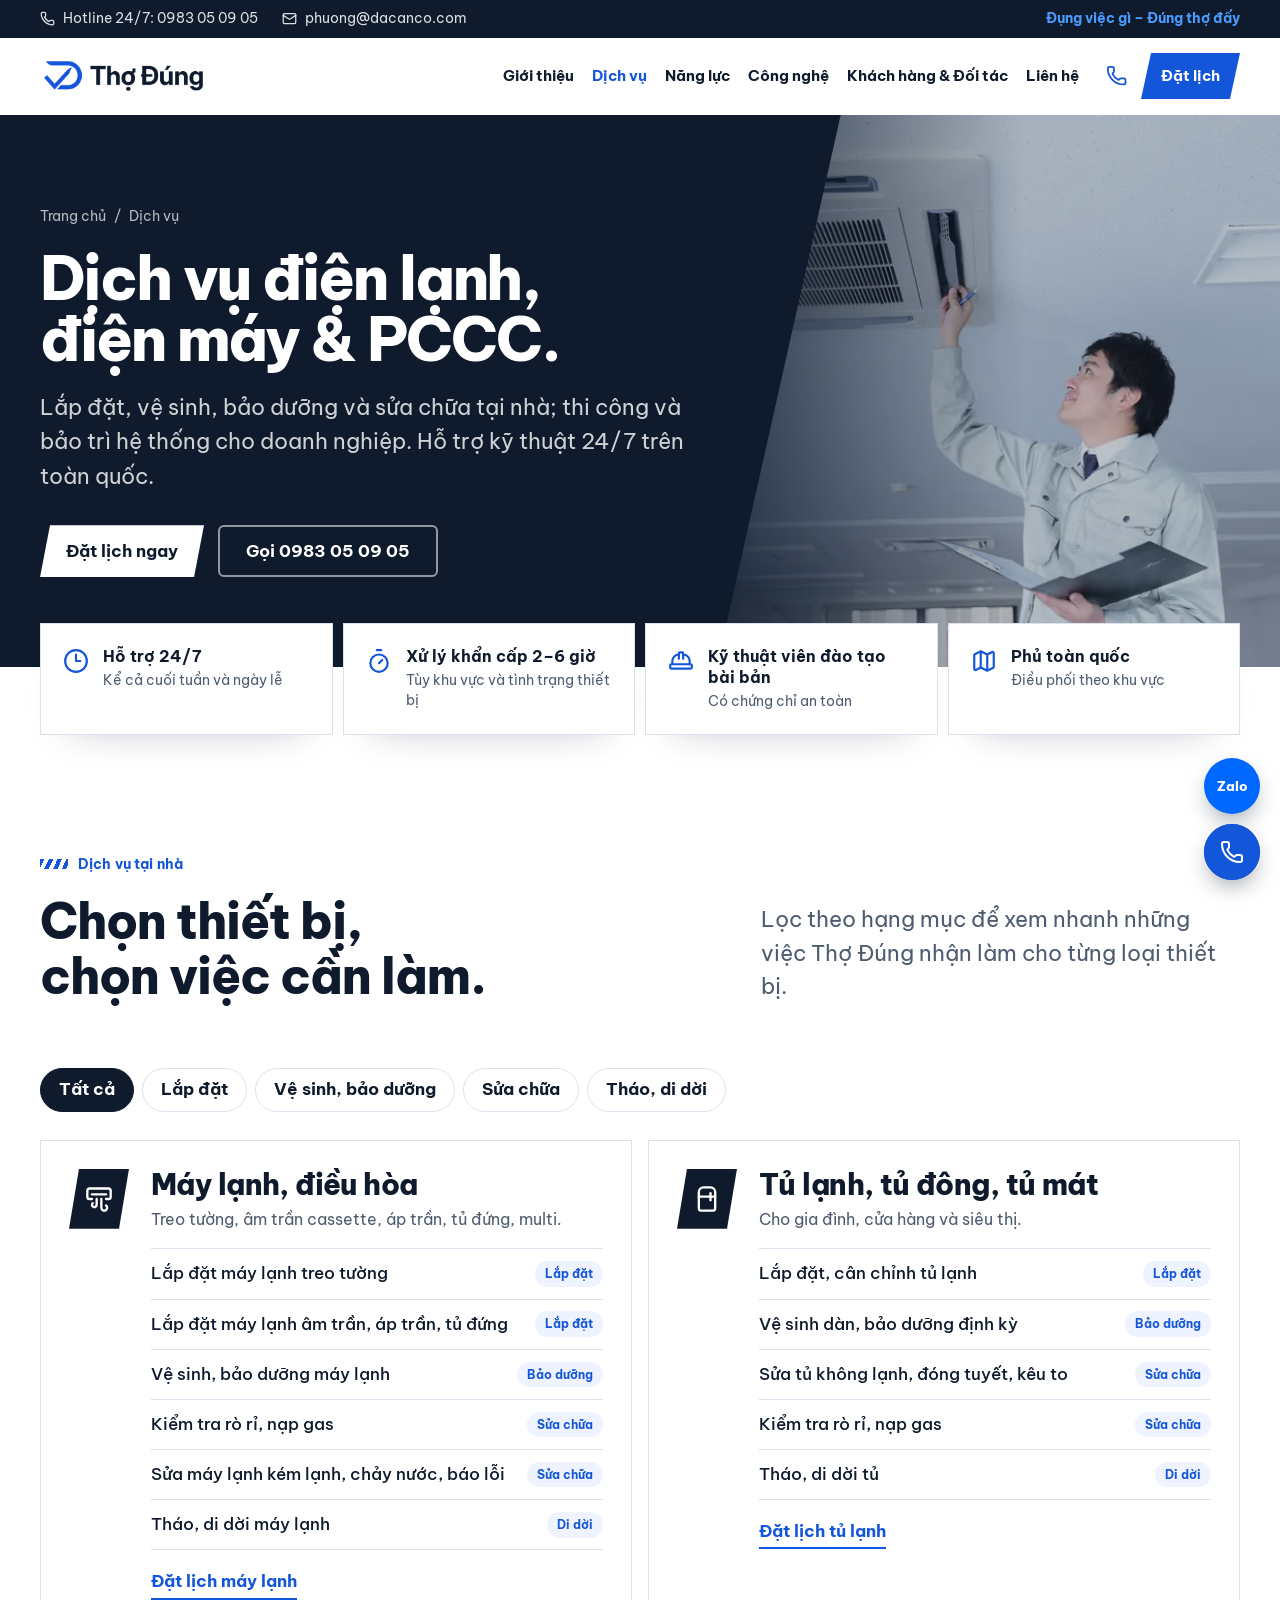
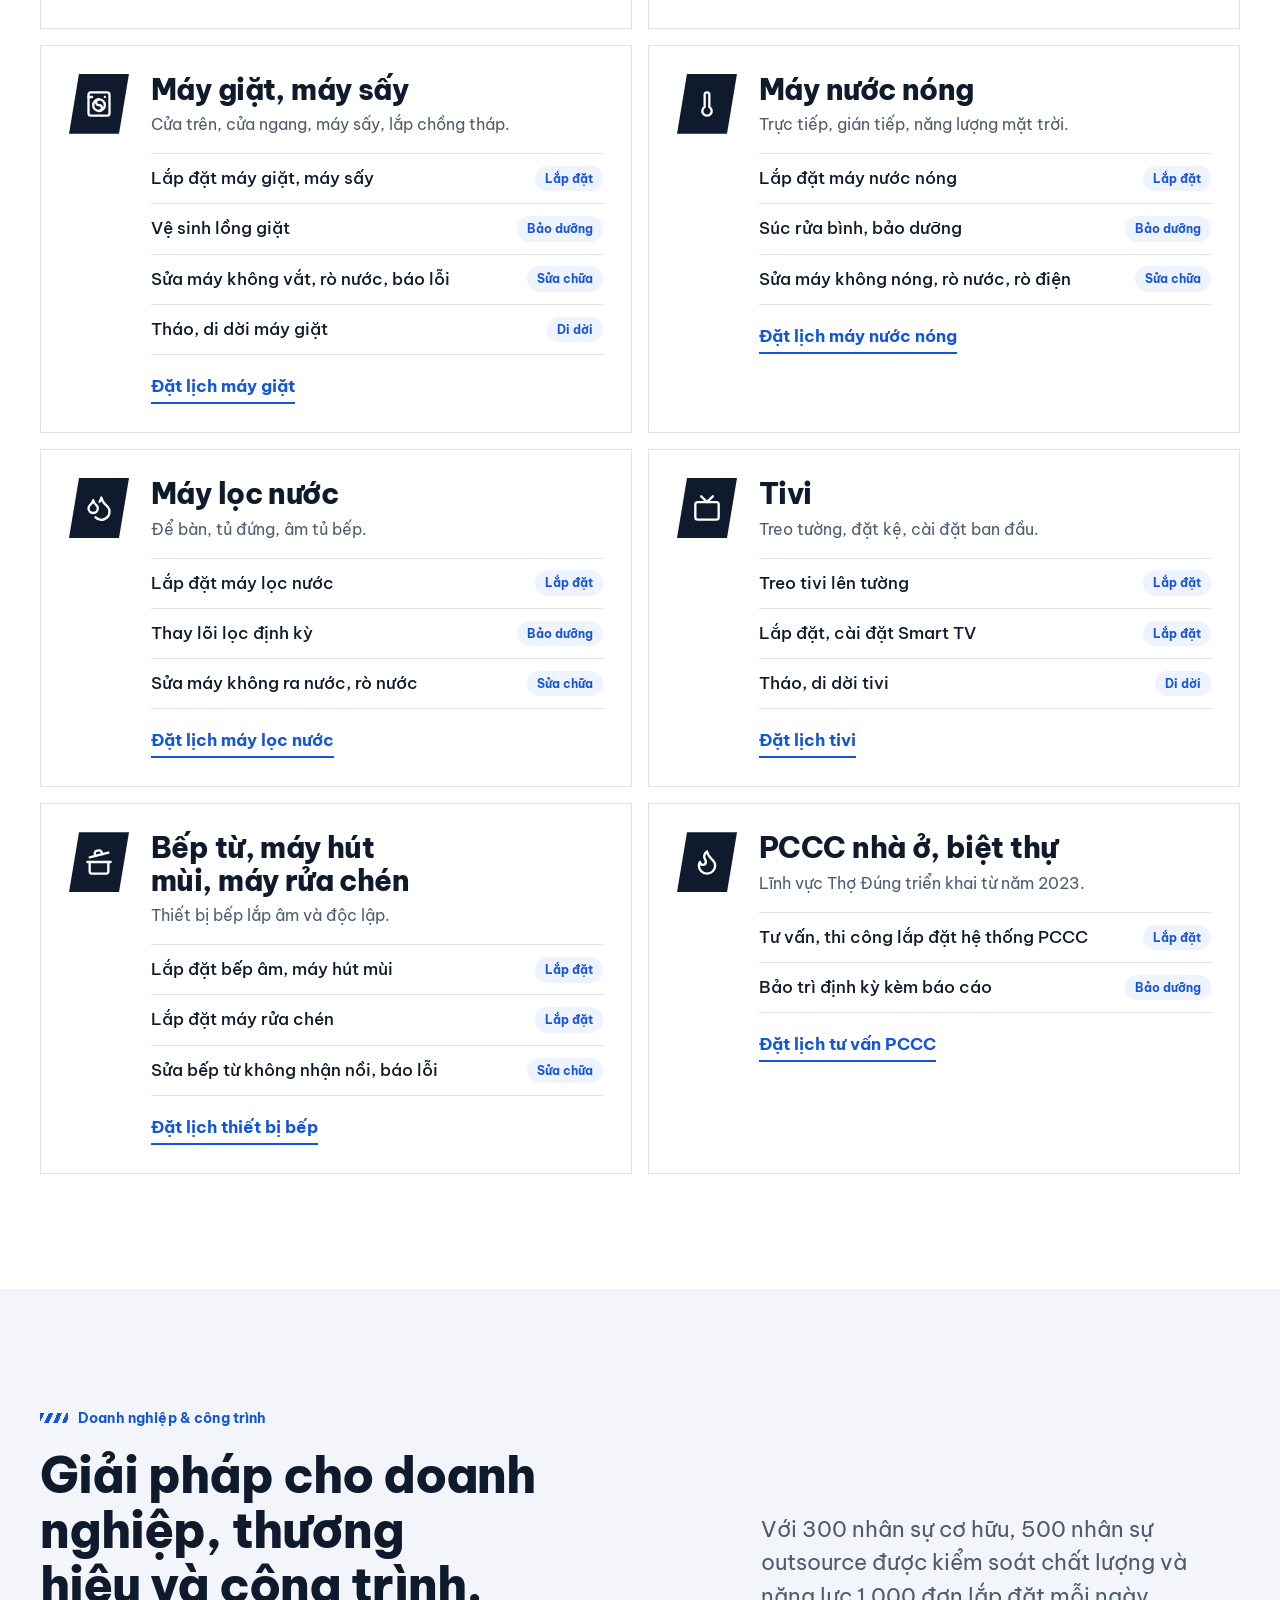
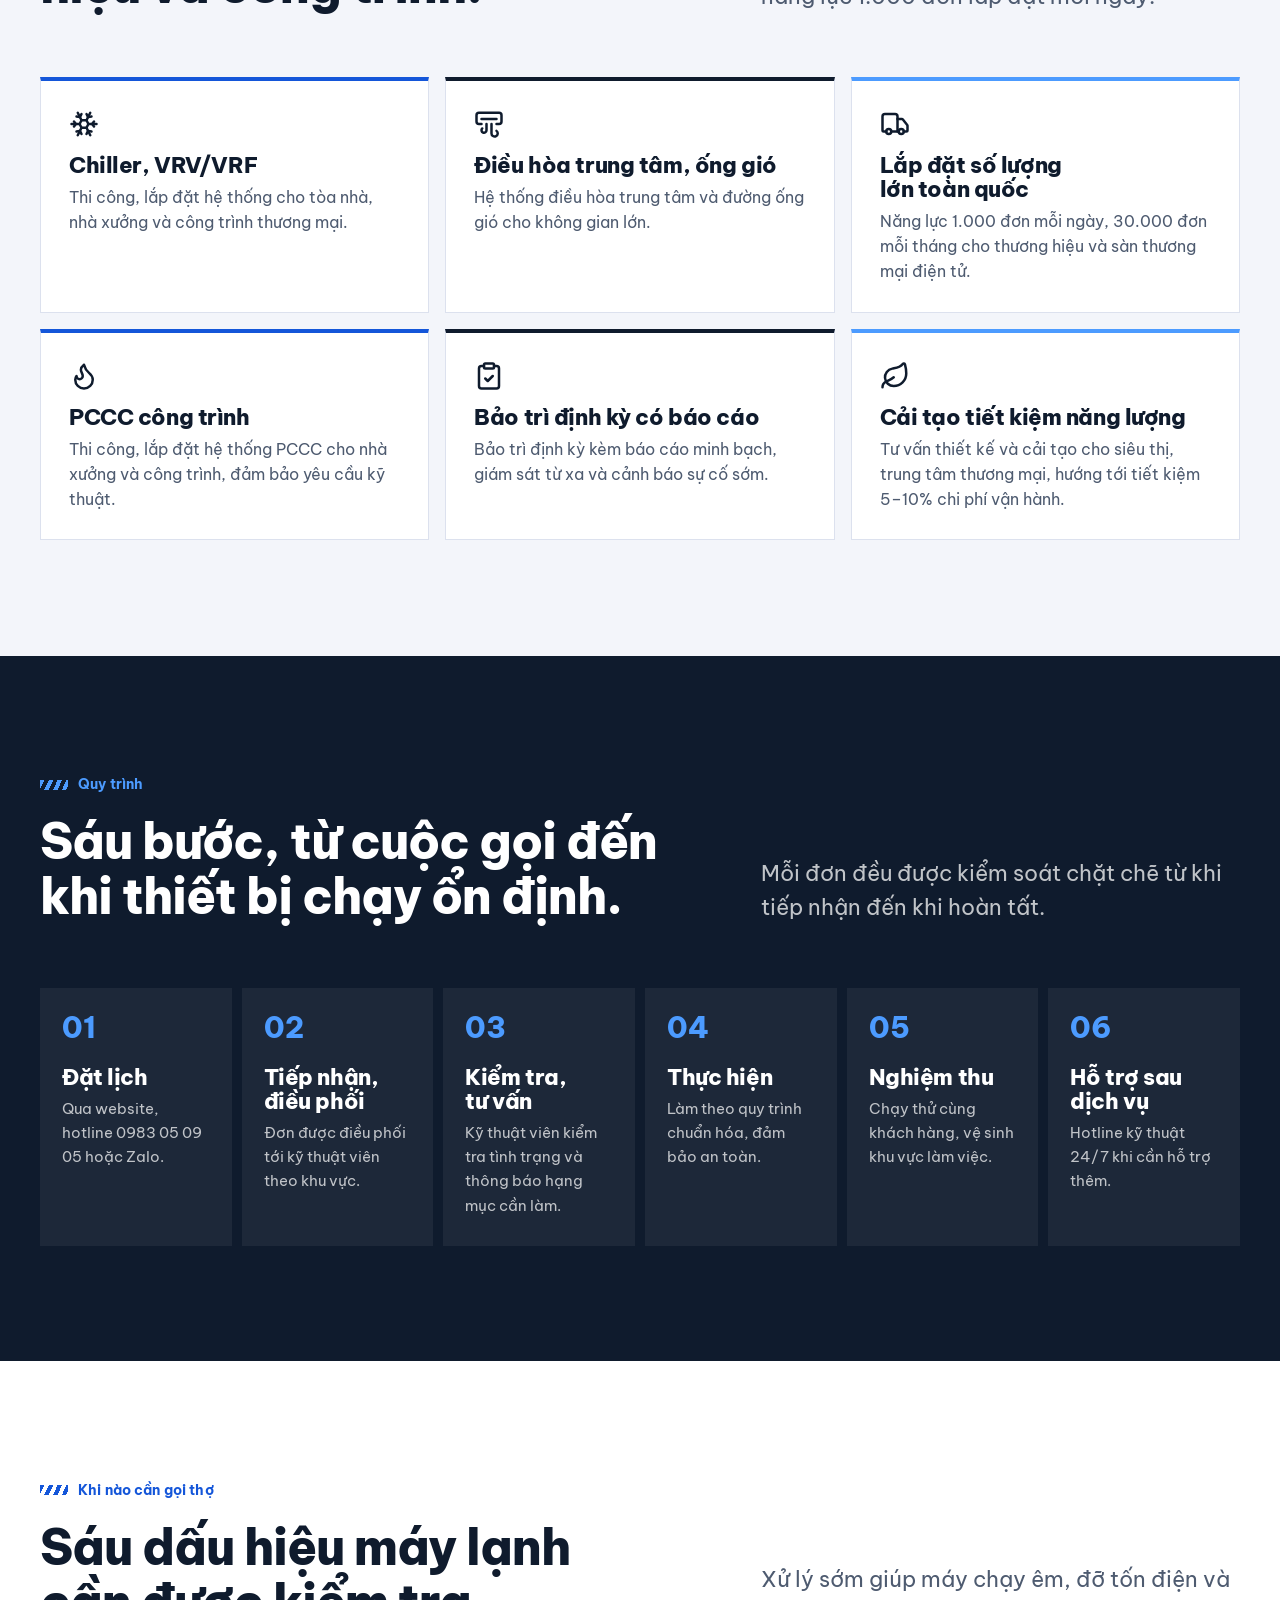
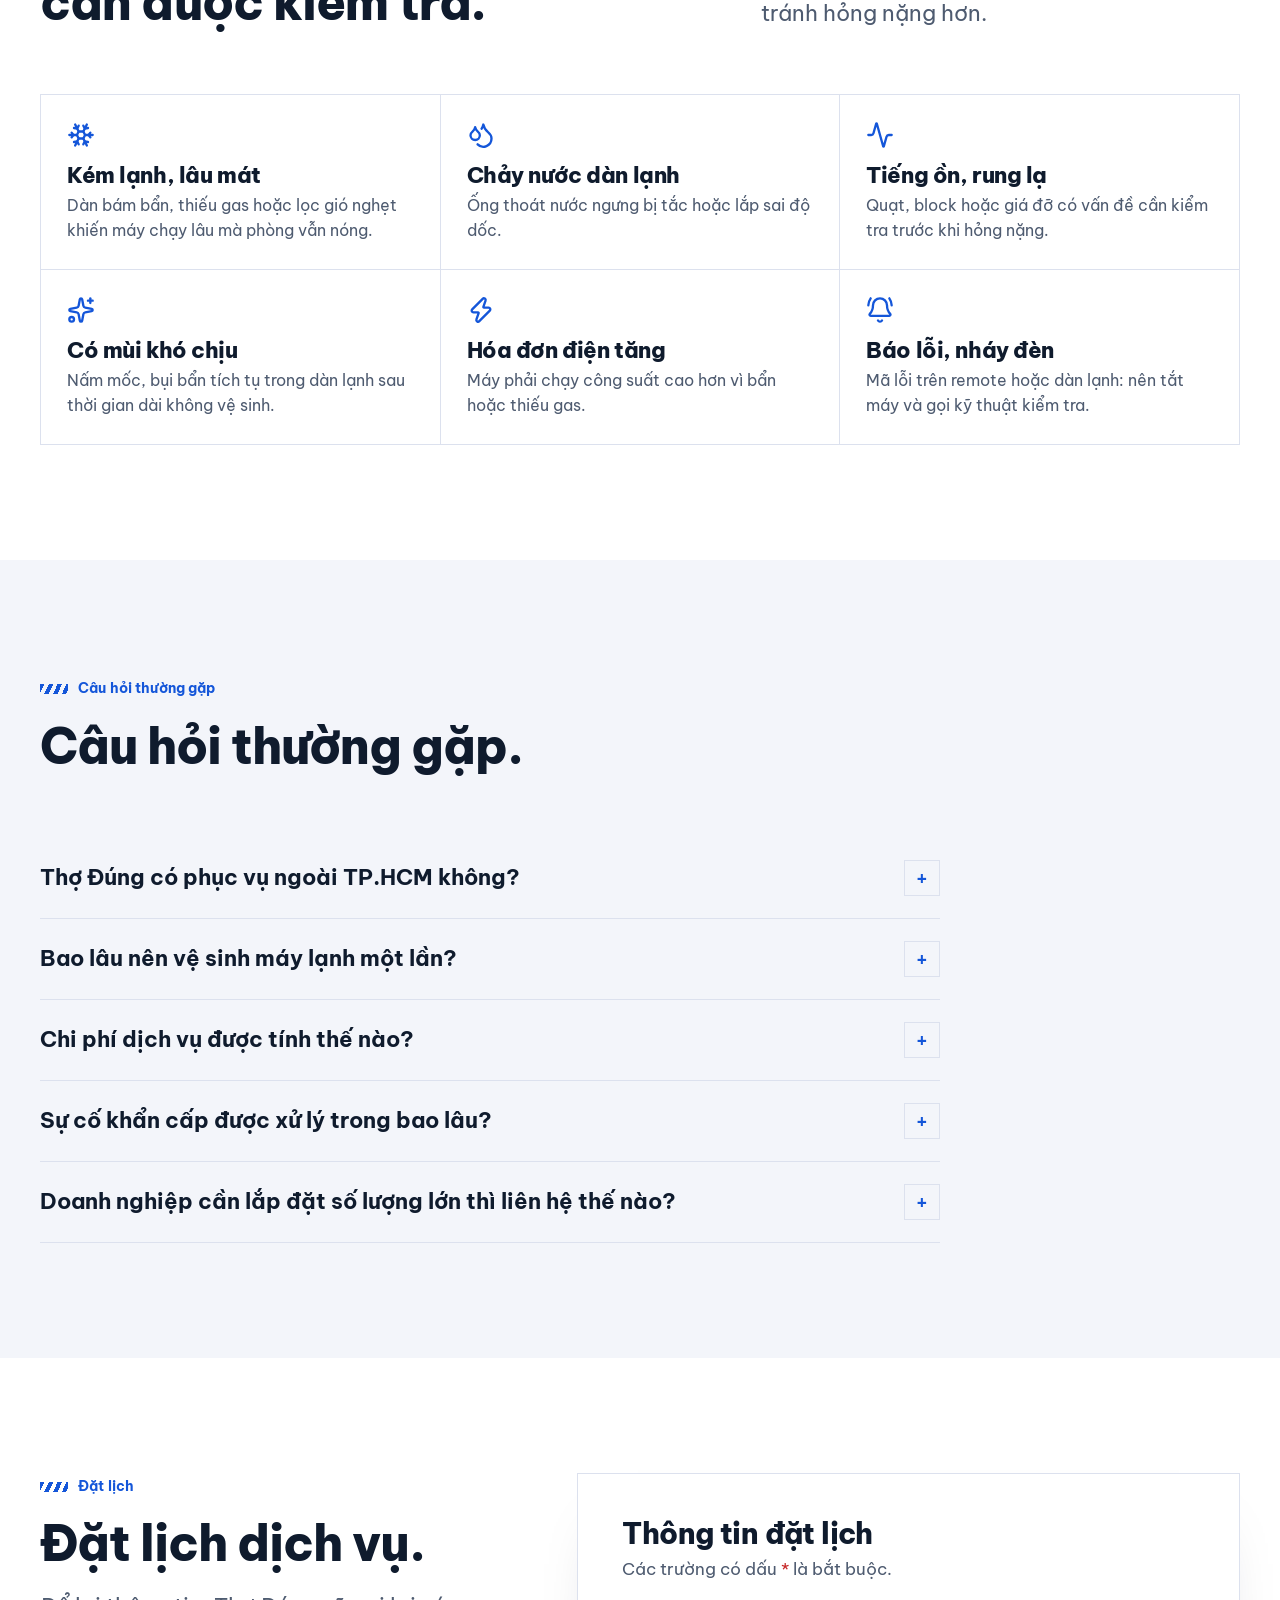
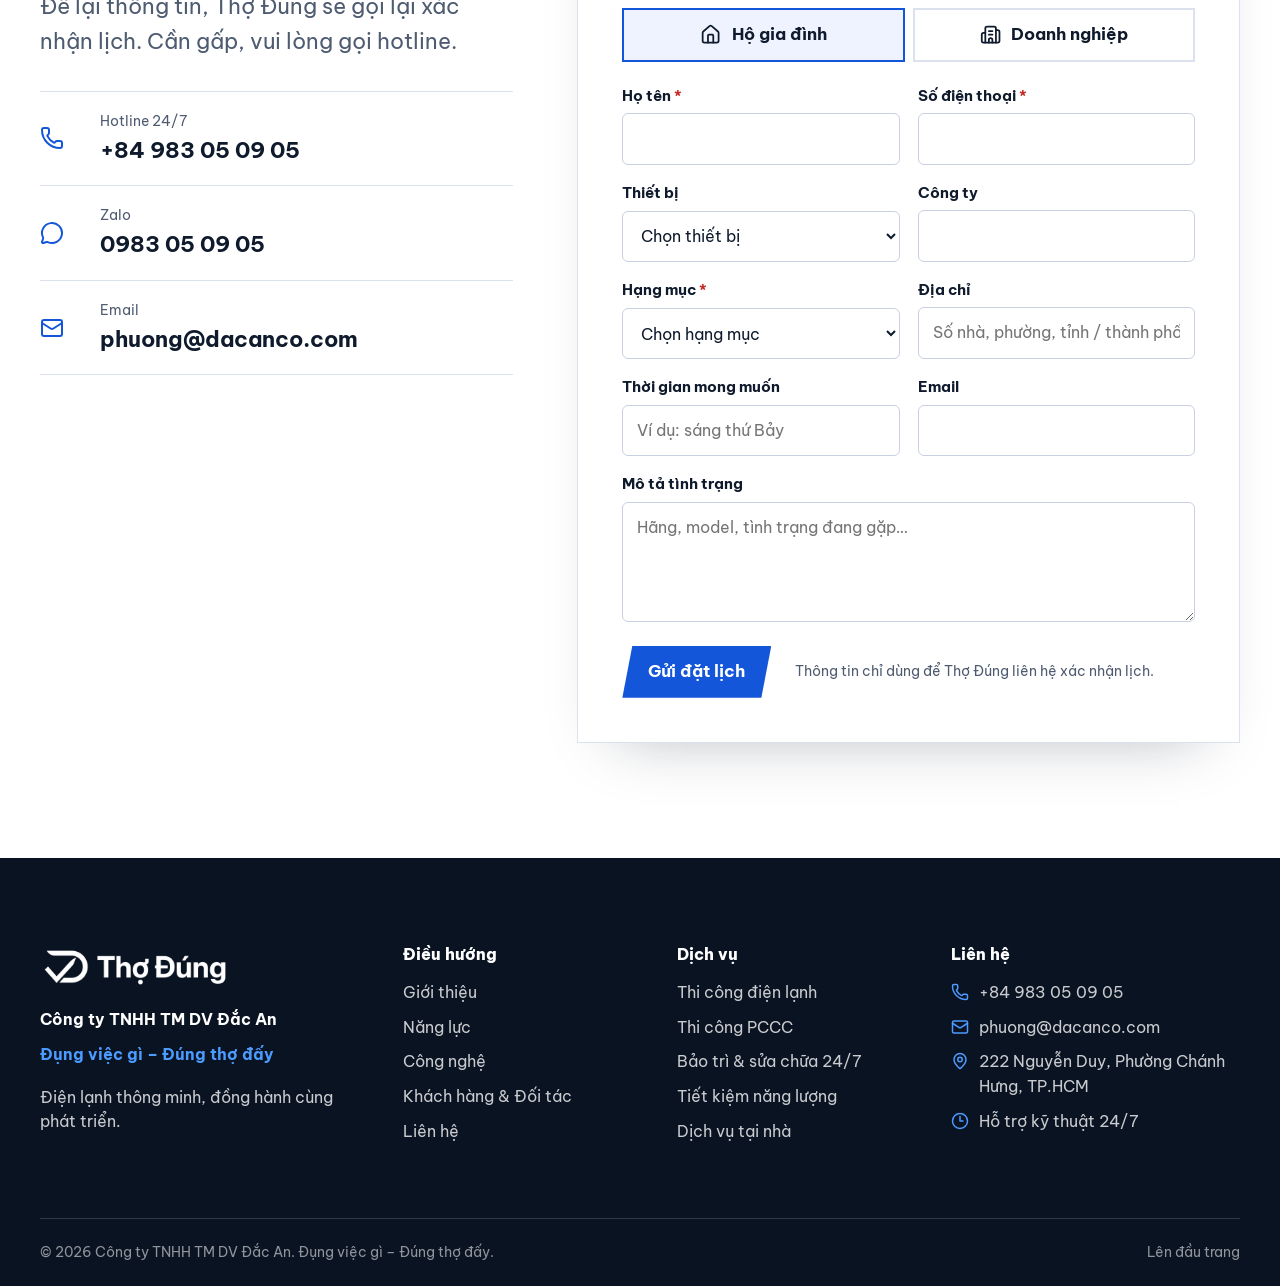
==== commit c15dea62: "Add files via upload" ====
--- a/dich-vu/index.html
+++ b/dich-vu/index.html
@@ -3,17 +3,17 @@
 <head>
 <meta charset="utf-8">
 <meta name="viewport" content="width=device-width, initial-scale=1">
-<title>Dịch vụ lắp đặt, vệ sinh, sửa chữa điện lạnh &amp; PCCC | Điện Lạnh Đắc An</title>
+<title>Dịch vụ lắp đặt, vệ sinh, sửa chữa điện lạnh &amp; PCCC | Thợ Đúng</title>
 <meta name="description" content="Dịch vụ lắp đặt, vệ sinh, bảo dưỡng, sửa chữa máy lạnh, tủ lạnh, máy giặt, máy nước nóng, máy lọc nước và PCCC tại nhà; thi công Chiller, VRV/VRF cho doanh nghiệp. Hỗ trợ 24/7 toàn quốc.">
-<link rel="canonical" href="https://dacanco.com/dich-vu/">
-<meta name="theme-color" content="#070B64">
+<link rel="canonical" href="https://www.thodung.co/dich-vu/">
+<meta name="theme-color" content="#0F1B2D">
 <meta property="og:type" content="website">
 <meta property="og:locale" content="vi_VN">
-<meta property="og:site_name" content="Điện Lạnh Đắc An">
-<meta property="og:title" content="Dịch vụ điện lạnh, điện máy &amp; PCCC | Điện Lạnh Đắc An">
+<meta property="og:site_name" content="Thợ Đúng">
+<meta property="og:title" content="Dịch vụ điện lạnh, điện máy &amp; PCCC | Thợ Đúng">
 <meta property="og:description" content="Thiết kế, thi công, lắp đặt, bảo trì hệ thống điện lạnh và PCCC. 300 nhân sự cơ hữu, 1.000 đơn lắp đặt mỗi ngày, hỗ trợ 24/7.">
-<meta property="og:url" content="https://dacanco.com/dich-vu/">
-<meta property="og:image" content="https://dacanco.com/assets/img/og-image.jpg">
+<meta property="og:url" content="https://www.thodung.co/dich-vu/">
+<meta property="og:image" content="https://www.thodung.co/assets/img/og-image.jpg">
 <meta name="twitter:card" content="summary_large_image">
 <link rel="icon" href="/favicon.ico" sizes="any">
 <link rel="icon" type="image/png" href="/assets/img/icon-512.png">
@@ -31,13 +31,13 @@
     "@type": "ListItem",
     "position": 1,
     "name": "Trang chủ",
-    "item": "https://dacanco.com/"
+    "item": "https://www.thodung.co/"
    },
    {
     "@type": "ListItem",
     "position": 2,
     "name": "Dịch vụ",
-    "item": "https://dacanco.com/dich-vu/"
+    "item": "https://www.thodung.co/dich-vu/"
    }
   ]
  },
@@ -47,10 +47,10 @@
   "mainEntity": [
    {
     "@type": "Question",
-    "name": "Đắc An có phục vụ ngoài TP.HCM không?",
+    "name": "Thợ Đúng có phục vụ ngoài TP.HCM không?",
     "acceptedAnswer": {
      "@type": "Answer",
-     "text": "Có. Đắc An triển khai dịch vụ trên toàn quốc. Bạn gọi hotline 0916 756 248 hoặc gửi yêu cầu bên dưới để được xác nhận lịch tại khu vực của mình."
+     "text": "Có. Thợ Đúng triển khai dịch vụ trên toàn quốc. Bạn gọi hotline 0983 05 09 05 hoặc gửi yêu cầu bên dưới để được xác nhận lịch tại khu vực của mình."
     }
    },
    {
@@ -74,7 +74,7 @@
     "name": "Sự cố khẩn cấp được xử lý trong bao lâu?",
     "acceptedAnswer": {
      "@type": "Answer",
-     "text": "Đắc An hỗ trợ 24/7 và cam kết xử lý sự cố khẩn cấp trong 2–6 giờ, tùy khu vực và tình trạng hệ thống."
+     "text": "Thợ Đúng hỗ trợ 24/7 và cam kết xử lý sự cố khẩn cấp trong 2–6 giờ, tùy khu vực và tình trạng hệ thống."
     }
    },
    {
@@ -82,7 +82,7 @@
     "name": "Doanh nghiệp cần lắp đặt số lượng lớn thì liên hệ thế nào?",
     "acceptedAnswer": {
      "@type": "Answer",
-     "text": "Chọn \"Doanh nghiệp\" trong form bên dưới hoặc email phuong@dacanco.com. Với năng lực 1.000 đơn lắp đặt mỗi ngày, Đắc An có thể tham gia các chương trình lắp đặt trên toàn quốc cho thương hiệu và sàn thương mại điện tử."
+     "text": "Chọn \"Doanh nghiệp\" trong form bên dưới hoặc email phuong@dacanco.com. Với năng lực 1.000 đơn lắp đặt mỗi ngày, Thợ Đúng có thể tham gia các chương trình lắp đặt trên toàn quốc cho thương hiệu và sàn thương mại điện tử."
     }
    }
   ]
@@ -96,18 +96,17 @@
 <div class="topbar">
   <div class="wrap">
     <div class="topbar__group">
-      <a href="tel:+84916756248"><svg class="ic" aria-hidden="true"><use href="/assets/img/icons.svg#i-phone"/></svg>Hotline 24/7: 0916 756 248</a>
+      <a href="tel:+84983050905"><svg class="ic" aria-hidden="true"><use href="/assets/img/icons.svg#i-phone"/></svg>Hotline 24/7: 0983 05 09 05</a>
       <a href="mailto:phuong@dacanco.com"><svg class="ic" aria-hidden="true"><use href="/assets/img/icons.svg#i-mail"/></svg>phuong@dacanco.com</a>
     </div>
-    <span class="topbar__slogan">Chuẩn dịch vụ, vẹn niềm tin</span>
+    <span class="topbar__slogan">Đụng việc gì – Đúng thợ đấy</span>
   </div>
 </div>
 
 <header class="header" id="top">
   <div class="wrap">
-    <a class="brand" href="/" aria-label="Điện Lạnh Đắc An, về trang chủ">
-      <img src="/assets/img/logos/dacan-mark.png" alt="" width="220" height="138">
-      <span class="brand__text"><span class="brand__name">Điện Lạnh Đắc An</span><span class="brand__sub">Điện lạnh &amp; PCCC toàn quốc</span></span>
+    <a class="brand" href="/" aria-label="Thợ Đúng, về trang chủ">
+      <img src="/assets/img/logos/thodung.png" alt="Thợ Đúng" width="520" height="118">
     </a>
     <nav class="nav" aria-label="Điều hướng chính">
       <ul>
@@ -120,7 +119,7 @@
       </ul>
     </nav>
     <div class="header__cta">
-      <a class="header__phone" href="tel:+84916756248" aria-label="Gọi 0916 756 248"><svg class="ic" aria-hidden="true"><use href="/assets/img/icons.svg#i-phone"/></svg><span>0916 756 248</span></a>
+      <a class="header__phone" href="tel:+84983050905" aria-label="Gọi 0983 05 09 05"><svg class="ic" aria-hidden="true"><use href="/assets/img/icons.svg#i-phone"/></svg><span>0983 05 09 05</span></a>
       <a class="btn" href="#dat-lich">Đặt lịch</a>
     </div>
     <button class="menu-toggle" type="button" aria-expanded="false" aria-controls="drawer" aria-label="Mở menu"><svg class="ic" aria-hidden="true"><use href="/assets/img/icons.svg#i-menu"/></svg></button>
@@ -131,7 +130,7 @@
   <div class="drawer__scrim" data-close></div>
   <div class="drawer__panel" role="dialog" aria-modal="true" aria-label="Menu">
     <div class="drawer__top">
-      <img src="/assets/img/logos/dacan.png" alt="Điện Lạnh Đắc An" width="340" height="223" style="height:56px;width:auto">
+      <img src="/assets/img/logos/thodung.png" alt="Thợ Đúng" width="520" height="118" style="height:40px;width:auto">
       <button class="menu-toggle" type="button" data-close aria-label="Đóng menu" style="display:inline-flex;margin:0"><svg class="ic" aria-hidden="true"><use href="/assets/img/icons.svg#i-x"/></svg></button>
     </div>
     <nav aria-label="Menu di động">
@@ -145,7 +144,7 @@
     </nav>
     <div class="drawer__actions">
       <a class="btn" href="#dat-lich" data-close>Đặt lịch</a>
-      <a class="btn btn--ghost" href="tel:+84916756248">Gọi 0916 756 248</a>
+      <a class="btn btn--ghost" href="tel:+84983050905">Gọi 0983 05 09 05</a>
     </div>
   </div>
 </div>
@@ -160,7 +159,7 @@
       <p>Lắp đặt, vệ sinh, bảo dưỡng và sửa chữa tại nhà; thi công và bảo trì hệ thống cho doanh nghiệp. Hỗ trợ kỹ thuật 24/7 trên toàn quốc.</p>
       <div class="hero__actions">
         <a class="btn btn--light" href="#dat-lich">Đặt lịch ngay</a>
-        <a class="btn btn--outline-light" href="tel:+84916756248">Gọi 0916 756 248</a>
+        <a class="btn btn--outline-light" href="tel:+84983050905">Gọi 0983 05 09 05</a>
       </div>
     </div>
   </div>
@@ -183,7 +182,7 @@
         <p class="kicker">Dịch vụ tại nhà</p>
         <h2 id="cat-title">Chọn thiết bị, chọn việc cần làm.</h2>
       </div>
-      <p>Lọc theo hạng mục để xem nhanh những việc Đắc An nhận làm cho từng loại thiết bị.</p>
+      <p>Lọc theo hạng mục để xem nhanh những việc Thợ Đúng nhận làm cho từng loại thiết bị.</p>
     </div>
 
     <div class="filters" data-filter-bar role="group" aria-label="Lọc theo hạng mục">
@@ -303,7 +302,7 @@
         <span class="cat__icon"><svg class="ic" aria-hidden="true"><use href="/assets/img/icons.svg#i-flame"/></svg></span>
         <div>
           <h3>PCCC nhà ở, biệt thự</h3>
-          <p class="cat__desc">Lĩnh vực Đắc An triển khai từ năm 2023.</p>
+          <p class="cat__desc">Lĩnh vực Thợ Đúng triển khai từ năm 2023.</p>
           <ul class="cat__jobs">
             <li data-type="lap-dat">Tư vấn, thi công lắp đặt hệ thống PCCC<span class="type">Lắp đặt</span></li>
             <li data-type="bao-duong">Bảo trì định kỳ kèm báo cáo<span class="type">Bảo dưỡng</span></li>
@@ -347,7 +346,7 @@
       <p>Mỗi đơn đều được kiểm soát chặt chẽ từ khi tiếp nhận đến khi hoàn tất.</p>
     </div>
     <ol class="steps">
-      <li class="step"><h3>Đặt lịch</h3><p>Qua website, hotline 0916 756 248 hoặc Zalo.</p></li>
+      <li class="step"><h3>Đặt lịch</h3><p>Qua website, hotline 0983 05 09 05 hoặc Zalo.</p></li>
       <li class="step"><h3>Tiếp nhận, điều phối</h3><p>Đơn được điều phối tới kỹ thuật viên theo khu vực.</p></li>
       <li class="step"><h3>Kiểm tra, tư vấn</h3><p>Kỹ thuật viên kiểm tra tình trạng và thông báo hạng mục cần làm.</p></li>
       <li class="step"><h3>Thực hiện</h3><p>Làm theo quy trình chuẩn hóa, đảm bảo an toàn.</p></li>
@@ -389,8 +388,8 @@
     </div>
     <div class="faq">
       <details>
-        <summary>Đắc An có phục vụ ngoài TP.HCM không?</summary>
-        <p>Có. Đắc An triển khai dịch vụ trên toàn quốc. Bạn gọi hotline 0916 756 248 hoặc gửi yêu cầu bên dưới để được xác nhận lịch tại khu vực của mình.</p>
+        <summary>Thợ Đúng có phục vụ ngoài TP.HCM không?</summary>
+        <p>Có. Thợ Đúng triển khai dịch vụ trên toàn quốc. Bạn gọi hotline 0983 05 09 05 hoặc gửi yêu cầu bên dưới để được xác nhận lịch tại khu vực của mình.</p>
       </details>
       <details>
         <summary>Bao lâu nên vệ sinh máy lạnh một lần?</summary>
@@ -402,11 +401,11 @@
       </details>
       <details>
         <summary>Sự cố khẩn cấp được xử lý trong bao lâu?</summary>
-        <p>Đắc An hỗ trợ 24/7 và cam kết xử lý sự cố khẩn cấp trong 2–6 giờ, tùy khu vực và tình trạng hệ thống.</p>
+        <p>Thợ Đúng hỗ trợ 24/7 và cam kết xử lý sự cố khẩn cấp trong 2–6 giờ, tùy khu vực và tình trạng hệ thống.</p>
       </details>
       <details>
         <summary>Doanh nghiệp cần lắp đặt số lượng lớn thì liên hệ thế nào?</summary>
-        <p>Chọn "Doanh nghiệp" trong form bên dưới hoặc email phuong@dacanco.com. Với năng lực 1.000 đơn lắp đặt mỗi ngày, Đắc An có thể tham gia các chương trình lắp đặt trên toàn quốc cho thương hiệu và sàn thương mại điện tử.</p>
+        <p>Chọn "Doanh nghiệp" trong form bên dưới hoặc email phuong@dacanco.com. Với năng lực 1.000 đơn lắp đặt mỗi ngày, Thợ Đúng có thể tham gia các chương trình lắp đặt trên toàn quốc cho thương hiệu và sàn thương mại điện tử.</p>
       </details>
     </div>
   </div>
@@ -418,10 +417,10 @@
     <div class="contact__info">
       <p class="kicker">Đặt lịch</p>
       <h2 id="book-title">Đặt lịch dịch vụ.</h2>
-      <p>Để lại thông tin, Đắc An sẽ gọi lại xác nhận lịch. Cần gấp, vui lòng gọi hotline.</p>
+      <p>Để lại thông tin, Thợ Đúng sẽ gọi lại xác nhận lịch. Cần gấp, vui lòng gọi hotline.</p>
       <ul class="info-list">
-        <li><svg class="ic" aria-hidden="true"><use href="/assets/img/icons.svg#i-phone"/></svg><div><small>Hotline 24/7</small><a href="tel:+84916756248">+84 916 756 248</a></div></li>
-        <li><svg class="ic" aria-hidden="true"><use href="/assets/img/icons.svg#i-message-circle"/></svg><div><small>Zalo</small><a href="https://zalo.me/0916756248" target="_blank" rel="noopener">0916 756 248</a></div></li>
+        <li><svg class="ic" aria-hidden="true"><use href="/assets/img/icons.svg#i-phone"/></svg><div><small>Hotline 24/7</small><a href="tel:+84983050905">+84 983 05 09 05</a></div></li>
+        <li><svg class="ic" aria-hidden="true"><use href="/assets/img/icons.svg#i-message-circle"/></svg><div><small>Zalo</small><a href="https://zalo.me/0983050905" target="_blank" rel="noopener">0983 05 09 05</a></div></li>
         <li><svg class="ic" aria-hidden="true"><use href="/assets/img/icons.svg#i-mail"/></svg><div><small>Email</small><a href="mailto:phuong@dacanco.com">phuong@dacanco.com</a></div></li>
       </ul>
     </div>
@@ -470,7 +469,7 @@
       </div>
       <div class="form__foot">
         <button class="btn" type="submit">Gửi đặt lịch</button>
-        <small>Thông tin chỉ dùng để Đắc An liên hệ xác nhận lịch.</small>
+        <small>Thông tin chỉ dùng để Thợ Đúng liên hệ xác nhận lịch.</small>
       </div>
       <div class="form__status" role="status" aria-live="polite"></div>
     </form>
@@ -484,8 +483,9 @@
   <div class="wrap">
     <div class="footer__grid">
       <div class="footer__brand">
-        <img src="/assets/img/logos/dacan-light.webp" alt="Điện Lạnh Đắc An" width="340" height="223" loading="lazy">
+        <img src="/assets/img/logos/thodung-light.webp" alt="Thợ Đúng" width="520" height="118" loading="lazy">
         <p class="company">Công ty TNHH TM DV Đắc An</p>
+        <p class="slogan">Đụng việc gì – Đúng thợ đấy</p>
         <p>Điện lạnh thông minh, đồng hành cùng phát triển.</p>
       </div>
       <div>
@@ -511,7 +511,7 @@
       <div>
         <h4>Liên hệ</h4>
         <ul>
-          <li class="contact-row"><svg class="ic" aria-hidden="true"><use href="/assets/img/icons.svg#i-phone"/></svg><a href="tel:+84916756248">+84 916 756 248</a></li>
+          <li class="contact-row"><svg class="ic" aria-hidden="true"><use href="/assets/img/icons.svg#i-phone"/></svg><a href="tel:+84983050905">+84 983 05 09 05</a></li>
           <li class="contact-row"><svg class="ic" aria-hidden="true"><use href="/assets/img/icons.svg#i-mail"/></svg><a href="mailto:phuong@dacanco.com">phuong@dacanco.com</a></li>
           <li class="contact-row"><svg class="ic" aria-hidden="true"><use href="/assets/img/icons.svg#i-map-pin"/></svg><span>222 Nguyễn Duy, Phường Chánh Hưng, TP.HCM</span></li>
           <li class="contact-row"><svg class="ic" aria-hidden="true"><use href="/assets/img/icons.svg#i-clock-3"/></svg><span>Hỗ trợ kỹ thuật 24/7</span></li>
@@ -519,19 +519,19 @@
       </div>
     </div>
     <div class="footer__bottom">
-      <span>© <span data-year>2026</span> Công ty TNHH TM DV Đắc An. Chuẩn dịch vụ, vẹn niềm tin.</span>
+      <span>© <span data-year>2026</span> Công ty TNHH TM DV Đắc An. Đụng việc gì – Đúng thợ đấy.</span>
       <a href="#top">Lên đầu trang</a>
     </div>
   </div>
 </footer>
 
 <div class="fab">
-  <a class="fab--zalo" href="https://zalo.me/0916756248" target="_blank" rel="noopener" aria-label="Nhắn Zalo 0916 756 248">Zalo</a>
-  <a class="fab--call" href="tel:+84916756248" aria-label="Gọi 0916 756 248"><svg class="ic" aria-hidden="true"><use href="/assets/img/icons.svg#i-phone"/></svg></a>
+  <a class="fab--zalo" href="https://zalo.me/0983050905" target="_blank" rel="noopener" aria-label="Nhắn Zalo 0983 05 09 05">Zalo</a>
+  <a class="fab--call" href="tel:+84983050905" aria-label="Gọi 0983 05 09 05"><svg class="ic" aria-hidden="true"><use href="/assets/img/icons.svg#i-phone"/></svg></a>
 </div>
 <nav class="actionbar" aria-label="Liên hệ nhanh">
-  <a href="tel:+84916756248"><svg class="ic" aria-hidden="true"><use href="/assets/img/icons.svg#i-phone"/></svg>Gọi ngay</a>
-  <a href="https://zalo.me/0916756248" target="_blank" rel="noopener"><svg class="ic" aria-hidden="true"><use href="/assets/img/icons.svg#i-message-circle"/></svg>Zalo</a>
+  <a href="tel:+84983050905"><svg class="ic" aria-hidden="true"><use href="/assets/img/icons.svg#i-phone"/></svg>Gọi ngay</a>
+  <a href="https://zalo.me/0983050905" target="_blank" rel="noopener"><svg class="ic" aria-hidden="true"><use href="/assets/img/icons.svg#i-message-circle"/></svg>Zalo</a>
   <a class="primary" href="#dat-lich"><svg class="ic" aria-hidden="true"><use href="/assets/img/icons.svg#i-calendar-check"/></svg>Đặt lịch</a>
 </nav>
 
--- a/assets/css/style.css
+++ b/assets/css/style.css
@@ -1,5 +1,5 @@
 /* ==========================================================
-   Điện Lạnh Đắc An — stylesheet
+   Thợ Đúng — stylesheet
    Tokens → base → layout → components → sections → responsive
    ========================================================== */
 
@@ -19,15 +19,15 @@
 
 /* ---------- Tokens ---------- */
 :root{
-  --navy:#070B64;
-  --navy-2:#0E1580;
-  --blue:#2A56C4;
-  --blue-2:#3E6BD9;
-  --cyan:#1D97D6;
+  --navy:#0F1B2D;
+  --navy-2:#1C2E4A;
+  --blue:#1456D9;
+  --blue-2:#3A72E8;
+  --cyan:#4C9BFF;
   --paper:#F3F5FA;
   --white:#FFFFFF;
-  --ink:#0D1233;
-  --muted:#4F5677;
+  --ink:#0F1B2D;
+  --muted:#4E5B70;
   --line:#DCE1EE;
   --line-dark:rgba(255,255,255,.16);
 
@@ -104,10 +104,10 @@
 .topbar__slogan{color:var(--cyan);font-weight:600}
 
 .header{position:sticky;top:0;z-index:100;background:rgba(255,255,255,.96);backdrop-filter:saturate(1.4) blur(10px);-webkit-backdrop-filter:saturate(1.4) blur(10px);border-bottom:1px solid transparent;transition:border-color .2s,box-shadow .2s}
-.header.is-scrolled{border-bottom-color:var(--line);box-shadow:0 6px 24px -18px rgba(7,11,100,.35)}
+.header.is-scrolled{border-bottom-color:var(--line);box-shadow:0 6px 24px -18px rgba(15,27,45,.35)}
 .header .wrap{display:flex;align-items:center;gap:20px;height:var(--header-h)}
 .brand{display:flex;align-items:center;gap:12px;text-decoration:none;flex:none}
-.brand img{height:40px;width:auto}
+.brand img{height:38px;width:auto}
 .brand__text{display:flex;flex-direction:column;line-height:1.1}
 .brand__name{font-weight:800;font-size:1.12rem;color:var(--navy);letter-spacing:-.01em}
 .brand__sub{font-size:.76rem;color:var(--muted);font-weight:500}
@@ -125,7 +125,7 @@
 /* Mobile drawer */
 .drawer{position:fixed;inset:0;z-index:150;display:none}
 .drawer.is-open{display:block}
-.drawer__scrim{position:absolute;inset:0;background:rgba(7,11,100,.45)}
+.drawer__scrim{position:absolute;inset:0;background:rgba(15,27,45,.45)}
 .drawer__panel{position:absolute;top:0;right:0;bottom:0;width:min(88vw,380px);background:#fff;display:flex;flex-direction:column;padding:20px 22px 28px;overflow-y:auto;animation:drawer-in .25s ease-out}
 @keyframes drawer-in{from{transform:translateX(30px);opacity:0}to{transform:none;opacity:1}}
 .drawer__top{display:flex;justify-content:space-between;align-items:center;margin-bottom:18px}
@@ -157,12 +157,12 @@
 .hero__bars span:nth-child(1){background:var(--navy)}
 .hero__bars span:nth-child(2){background:var(--blue)}
 .hero__bars span:nth-child(3){background:var(--blue-2)}
-.hero__caption{position:absolute;z-index:2;right:max(var(--gutter),(100vw - var(--wrap))/2 + var(--gutter));bottom:44px;background:rgba(7,11,100,.92);color:#fff;padding:14px 22px 14px 30px;font-size:var(--step--1);max-width:320px}
+.hero__caption{position:absolute;z-index:2;right:max(var(--gutter),(100vw - var(--wrap))/2 + var(--gutter));bottom:44px;background:rgba(15,27,45,.92);color:#fff;padding:14px 22px 14px 30px;font-size:var(--step--1);max-width:320px}
 .hero__caption strong{display:block;font-size:var(--step-0)}
 
 /* ---------- Capacity ledger (signature element) ---------- */
 .ledger{background:var(--navy);color:#fff;padding-block:clamp(64px,8vw,112px);position:relative;overflow:hidden}
-.ledger::after{content:"";position:absolute;right:-60px;top:0;bottom:0;width:38%;background:linear-gradient(115deg,transparent 0 30%,rgba(42,86,196,.22) 30% 62%,transparent 62%);pointer-events:none}
+.ledger::after{content:"";position:absolute;right:-60px;top:0;bottom:0;width:38%;background:linear-gradient(115deg,transparent 0 30%,rgba(20,86,217,.22) 30% 62%,transparent 62%);pointer-events:none}
 .ledger__head{display:flex;justify-content:space-between;gap:32px;align-items:end;margin-bottom:48px;position:relative;z-index:1}
 .ledger__head h2{font-size:var(--step-4);max-width:16ch}
 .ledger__head p{max-width:40ch;color:rgba(255,255,255,.72)}
@@ -349,7 +349,7 @@
 .info-list small{display:block;color:var(--muted);font-size:var(--step--1)}
 .info-list a,.info-list span{font-weight:700;color:var(--navy);text-decoration:none;font-size:var(--step-1)}
 .info-list a:hover{color:var(--blue)}
-.form{background:#fff;border:1px solid var(--line);padding:clamp(24px,4vw,44px);box-shadow:0 30px 60px -40px rgba(7,11,100,.35)}
+.form{background:#fff;border:1px solid var(--line);padding:clamp(24px,4vw,44px);box-shadow:0 30px 60px -40px rgba(15,27,45,.35)}
 .form h3{font-size:var(--step-2);color:var(--navy)}
 .form > p{color:var(--muted);margin-top:6px}
 .seg{display:grid;grid-template-columns:1fr 1fr;gap:8px;margin-top:24px}
@@ -364,7 +364,7 @@
 .field label .req{color:#C62828}
 .field input,.field select,.field textarea{width:100%;min-height:50px;padding:12px 14px;border:1px solid #C9D0E2;border-radius:var(--radius);background:#fff;font-size:1rem;transition:border-color .15s,box-shadow .15s}
 .field textarea{min-height:120px;resize:vertical}
-.field input:focus,.field select:focus,.field textarea:focus{outline:0;border-color:var(--blue);box-shadow:0 0 0 3px rgba(42,86,196,.18)}
+.field input:focus,.field select:focus,.field textarea:focus{outline:0;border-color:var(--blue);box-shadow:0 0 0 3px rgba(20,86,217,.18)}
 .field [aria-invalid="true"]{border-color:#C62828}
 .field .err{color:#C62828;font-size:.85rem}
 .field .err:empty{display:none}
@@ -378,9 +378,10 @@
 .btn[disabled]{opacity:.6;cursor:progress}
 
 /* ---------- Footer ---------- */
-.footer{background:#05084A;color:rgba(255,255,255,.78);padding-top:clamp(56px,7vw,88px);font-size:.97rem}
+.footer{background:#0A1322;color:rgba(255,255,255,.78);padding-top:clamp(56px,7vw,88px);font-size:.97rem}
 .footer__grid{display:grid;grid-template-columns:1.4fr 1fr 1fr 1.3fr;gap:clamp(28px,4vw,56px)}
-.footer__brand img{width:170px;height:auto}
+.footer__brand img{width:190px;height:auto}
+.footer__brand .slogan{color:var(--cyan);font-weight:700;margin-top:10px}
 .footer__brand p{margin-top:18px;max-width:34ch}
 .footer__brand .company{color:#fff;font-weight:700;margin-top:18px}
 .footer h4{color:#fff;font-size:1rem;margin-bottom:16px;letter-spacing:0}
@@ -393,7 +394,7 @@
 
 /* ---------- Floating / mobile action bar ---------- */
 .fab{position:fixed;right:20px;bottom:20px;z-index:90;display:grid;gap:10px}
-.fab a{width:56px;height:56px;display:grid;place-items:center;border-radius:50%;color:#fff;text-decoration:none;box-shadow:0 10px 24px -8px rgba(7,11,100,.55)}
+.fab a{width:56px;height:56px;display:grid;place-items:center;border-radius:50%;color:#fff;text-decoration:none;box-shadow:0 10px 24px -8px rgba(15,27,45,.55)}
 .fab a .ic{width:24px;height:24px}
 .fab .fab--call{background:var(--blue)}
 .fab .fab--zalo{background:#0068FF;font-weight:800;font-size:.8rem}
@@ -405,7 +406,7 @@
 .page-hero{background:var(--navy);color:#fff;position:relative;overflow:hidden}
 .page-hero .wrap{position:relative;z-index:1;display:grid;grid-template-columns:minmax(0,7fr) minmax(0,5fr);gap:40px;align-items:end;padding-block:clamp(56px,7vw,96px)}
 .page-hero::after{content:"";position:absolute;right:0;top:0;bottom:0;width:44%;background:url(../img/photos/technician-800.webp) center/cover;clip-path:polygon(22% 0,100% 0,100% 100%,0 100%);opacity:.95}
-.page-hero::before{content:"";position:absolute;inset:0;z-index:1;background:linear-gradient(90deg,var(--navy) 50%,rgba(7,11,100,.2) 80%);pointer-events:none}
+.page-hero::before{content:"";position:absolute;inset:0;z-index:1;background:linear-gradient(90deg,var(--navy) 50%,rgba(15,27,45,.2) 80%);pointer-events:none}
 .crumbs{display:flex;gap:8px;font-size:var(--step--1);color:rgba(255,255,255,.7);margin-bottom:20px}
 .crumbs a{text-decoration:none}
 .crumbs a:hover{color:#fff}
@@ -460,7 +461,7 @@
 
 /* Promise strip (Dịch vụ page) */
 .promise{display:grid;grid-template-columns:repeat(4,minmax(0,1fr));gap:10px;margin-top:-44px;position:relative;z-index:2}
-.promise div{background:#fff;border:1px solid var(--line);padding:22px 22px;display:flex;gap:14px;align-items:flex-start;box-shadow:0 20px 40px -32px rgba(7,11,100,.4)}
+.promise div{background:#fff;border:1px solid var(--line);padding:22px 22px;display:flex;gap:14px;align-items:flex-start;box-shadow:0 20px 40px -32px rgba(15,27,45,.4)}
 .promise .ic{width:26px;height:26px;color:var(--blue);margin-top:2px}
 .promise b{display:block;color:var(--navy);font-size:1.02rem;line-height:1.3}
 .promise span{display:block;color:var(--muted);font-size:.88rem;margin-top:4px;line-height:1.4}
@@ -547,7 +548,7 @@
   .seg{grid-template-columns:1fr 1fr}
   .footer__grid{grid-template-columns:1fr}
   .fab{display:none}
-  .actionbar{display:grid;grid-template-columns:1fr 1fr 1.3fr;position:fixed;left:0;right:0;bottom:0;z-index:95;background:#fff;border-top:1px solid var(--line);box-shadow:0 -8px 24px -16px rgba(7,11,100,.4);padding-bottom:env(safe-area-inset-bottom)}
+  .actionbar{display:grid;grid-template-columns:1fr 1fr 1.3fr;position:fixed;left:0;right:0;bottom:0;z-index:95;background:#fff;border-top:1px solid var(--line);box-shadow:0 -8px 24px -16px rgba(15,27,45,.4);padding-bottom:env(safe-area-inset-bottom)}
   .actionbar a{display:flex;flex-direction:column;align-items:center;justify-content:center;gap:2px;min-height:62px;text-decoration:none;font-weight:700;font-size:.8rem;color:var(--navy)}
   .actionbar a .ic{width:22px;height:22px;color:var(--blue)}
   .actionbar a.primary{background:var(--blue);color:#fff}
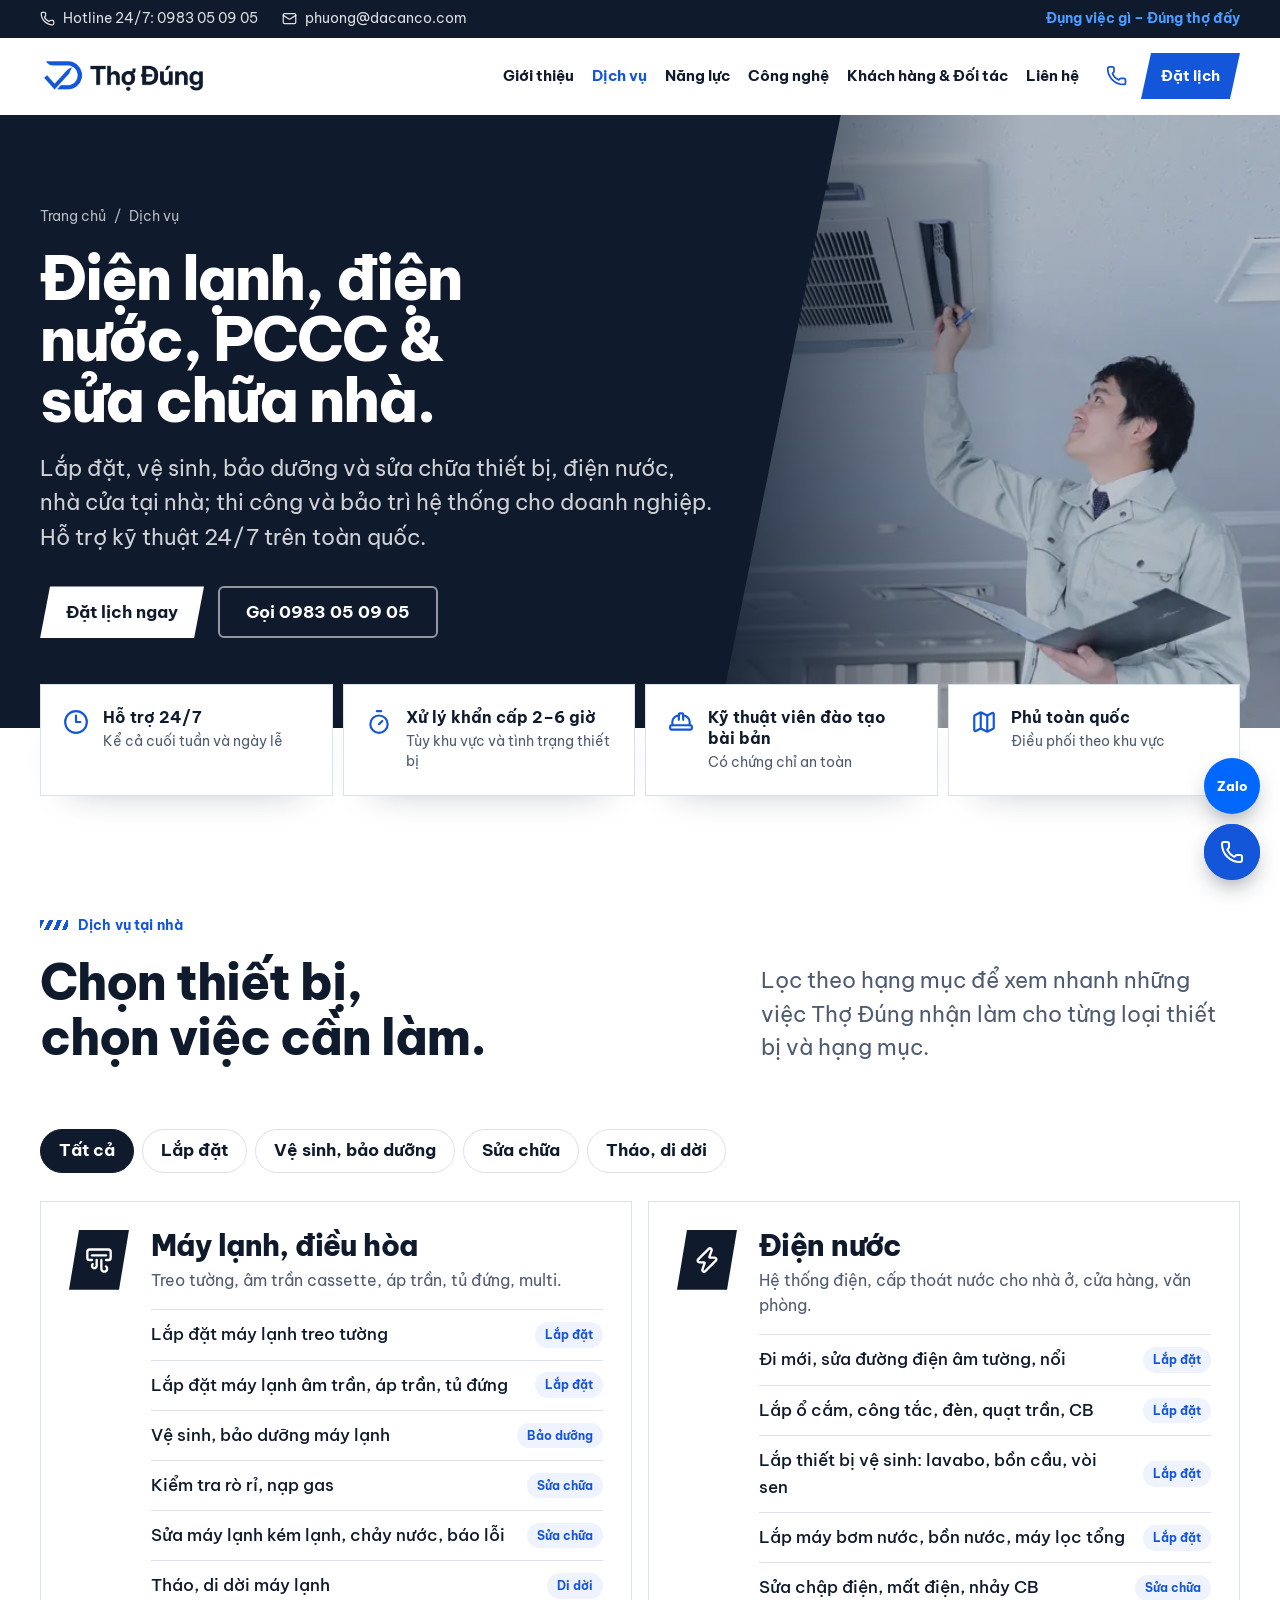
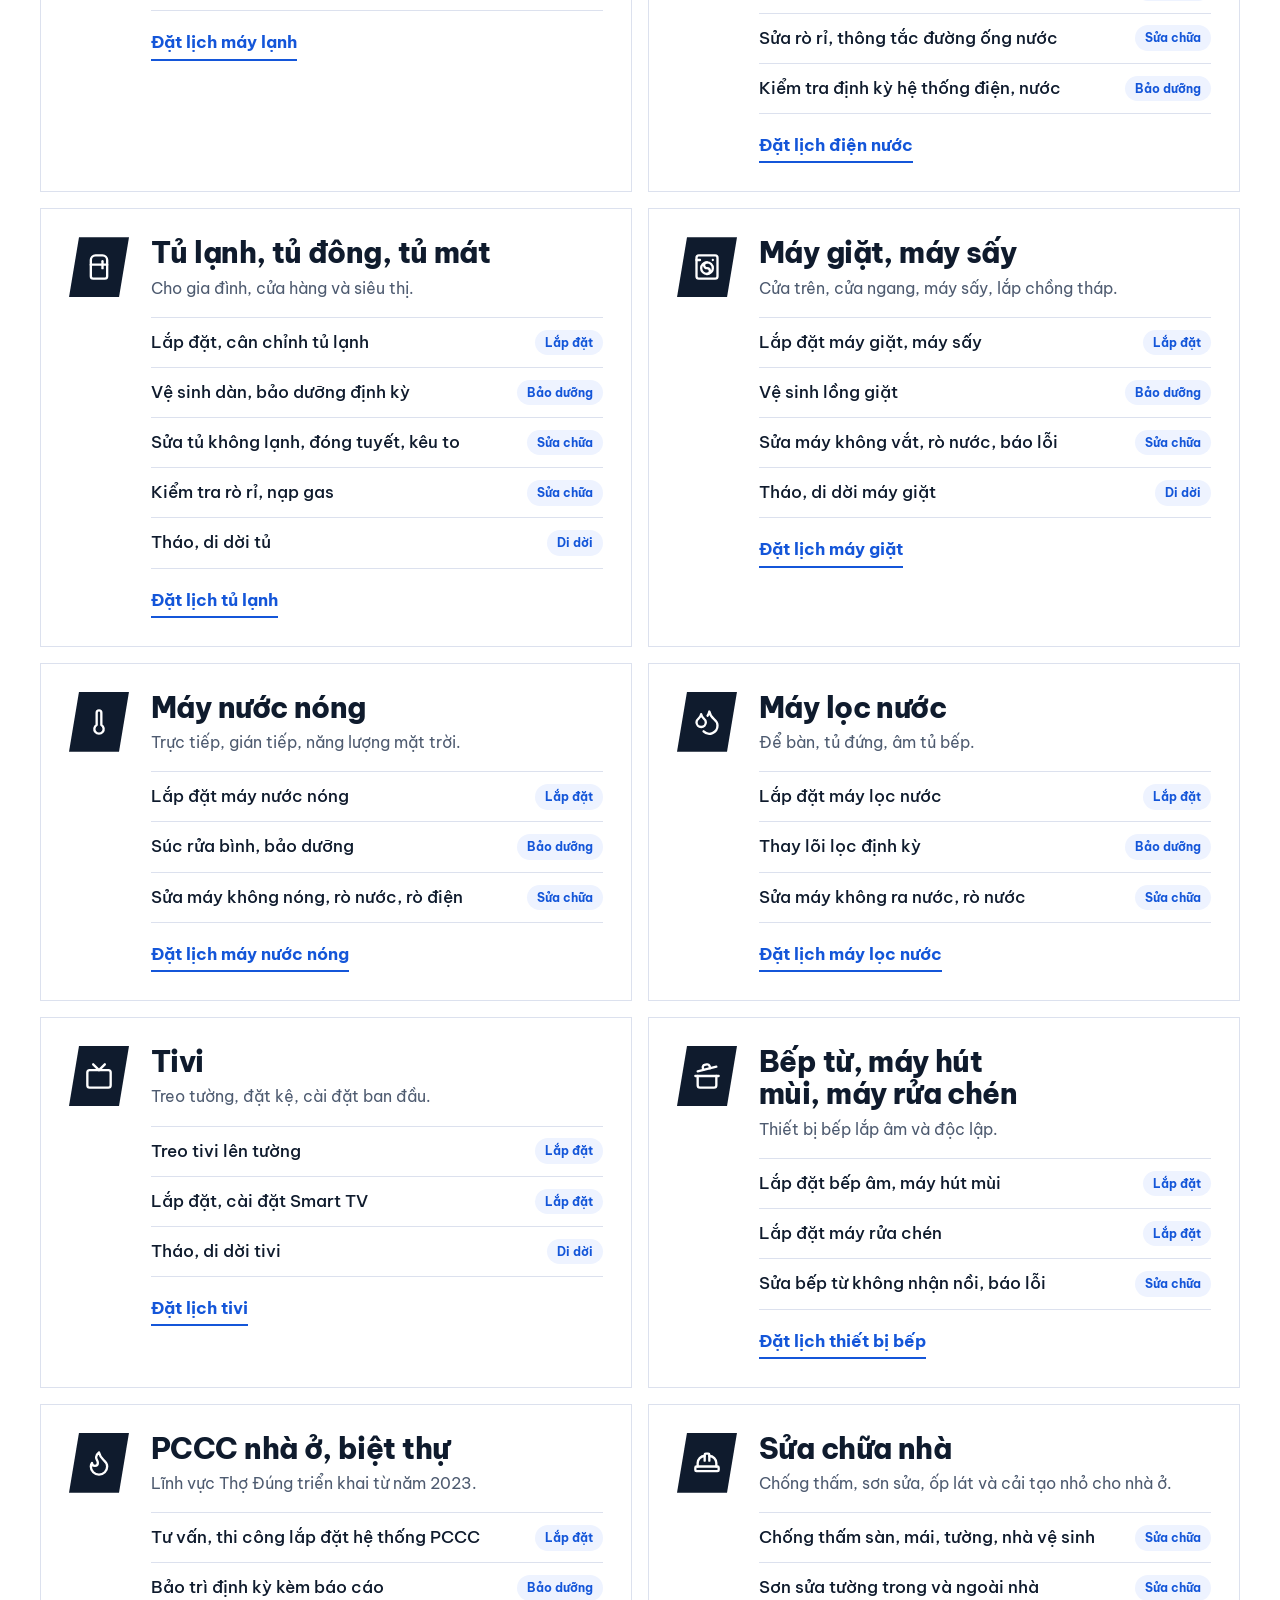
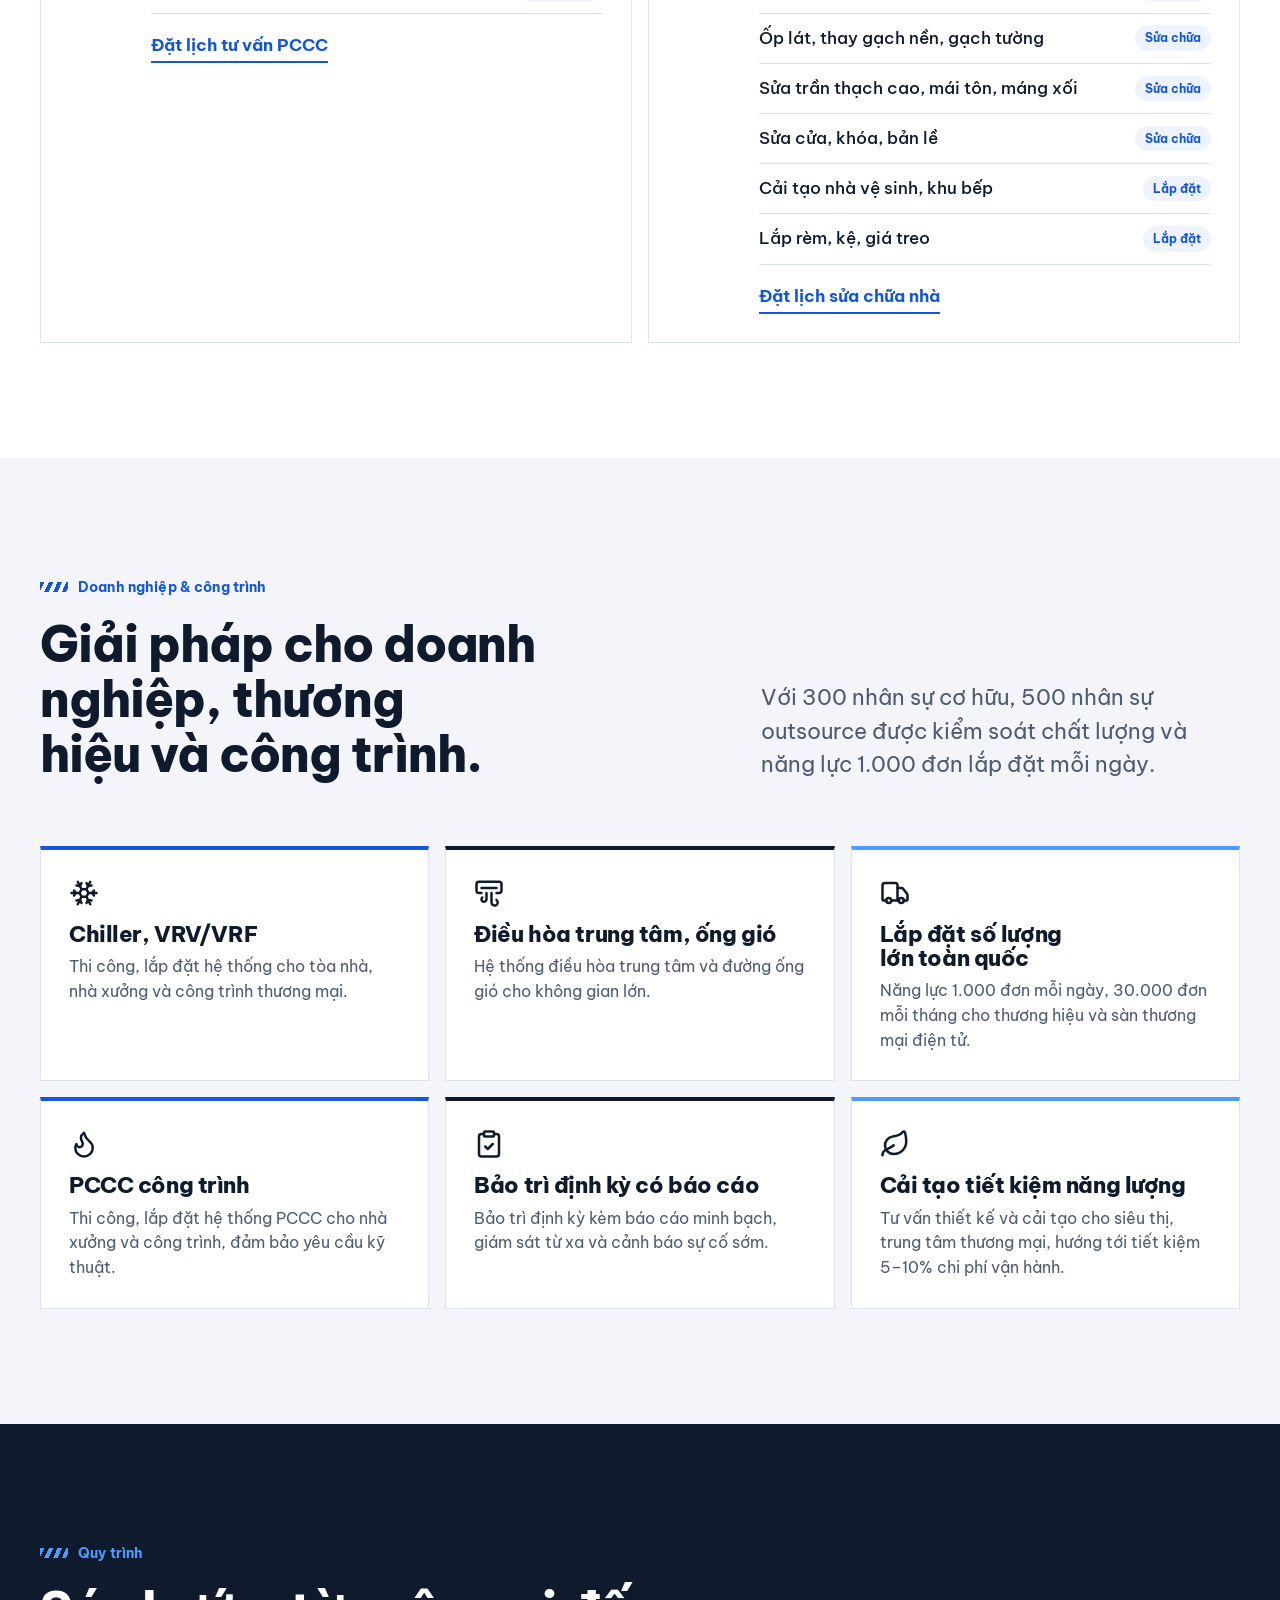
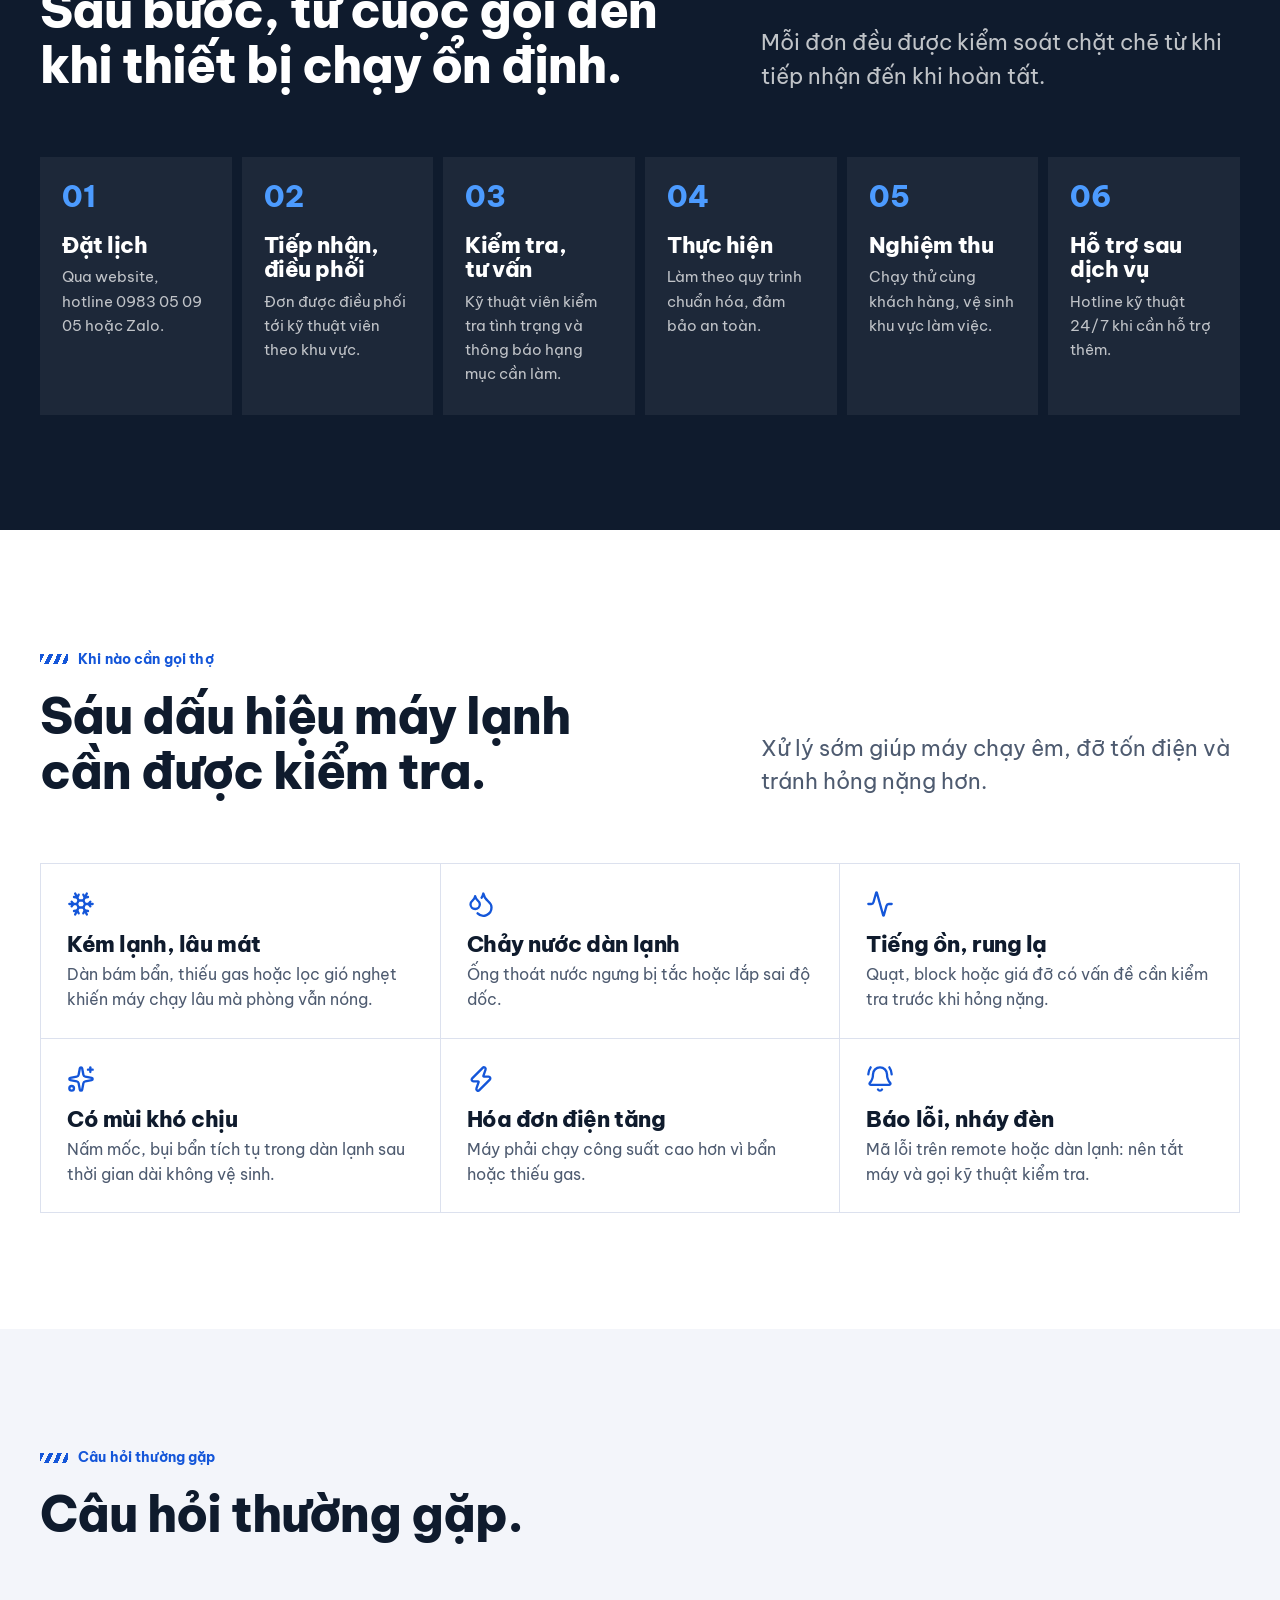
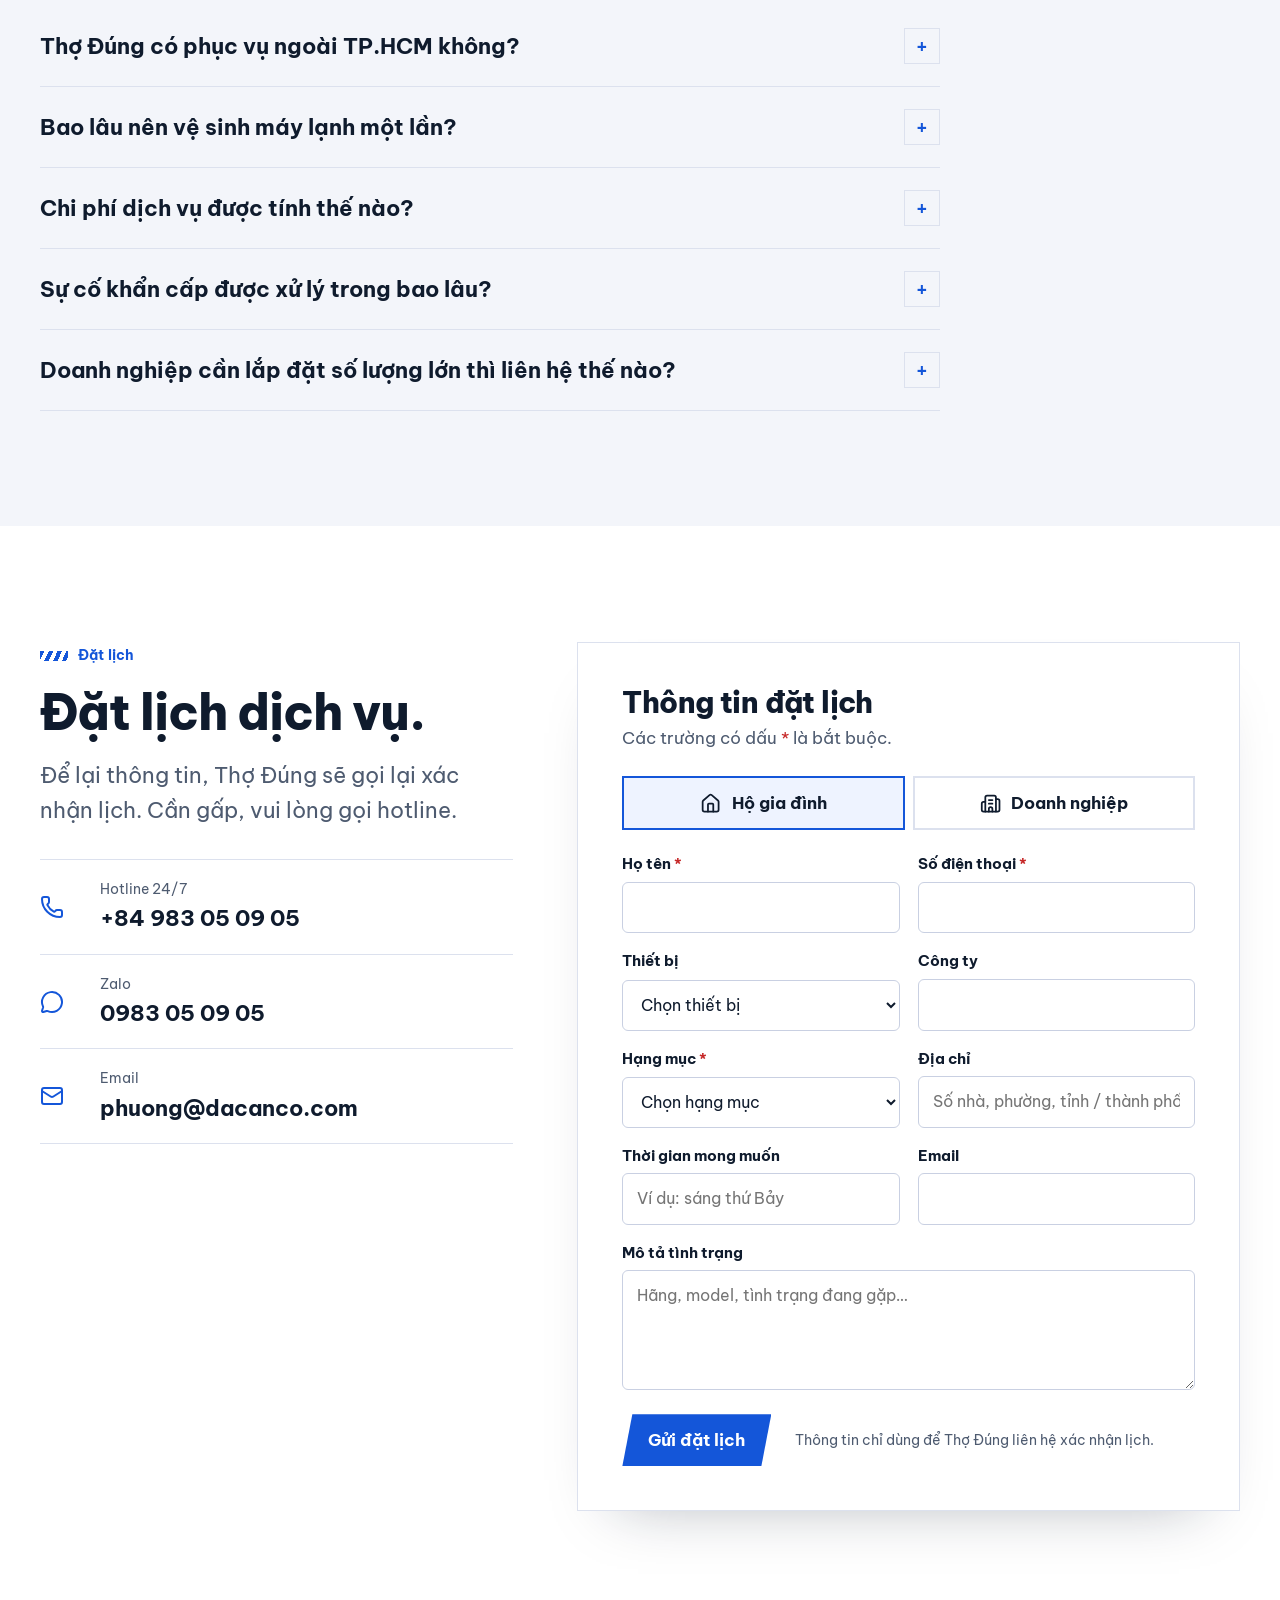
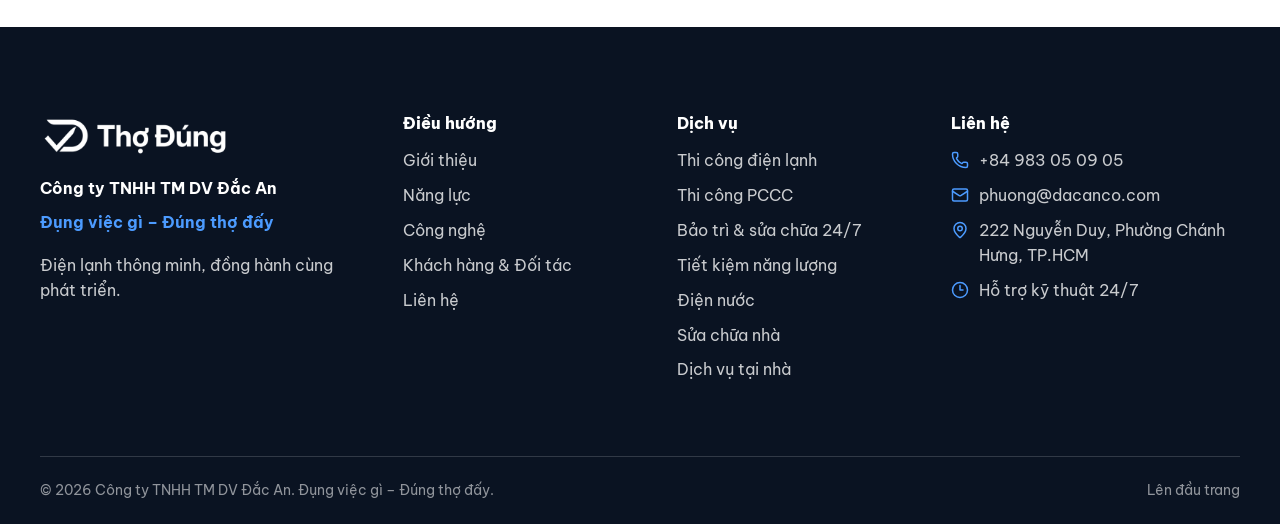
==== commit d9b0fd47: "Add files via upload" ====
--- a/dich-vu/index.html
+++ b/dich-vu/index.html
@@ -3,15 +3,15 @@
 <head>
 <meta charset="utf-8">
 <meta name="viewport" content="width=device-width, initial-scale=1">
-<title>Dịch vụ lắp đặt, vệ sinh, sửa chữa điện lạnh &amp; PCCC | Thợ Đúng</title>
-<meta name="description" content="Dịch vụ lắp đặt, vệ sinh, bảo dưỡng, sửa chữa máy lạnh, tủ lạnh, máy giặt, máy nước nóng, máy lọc nước và PCCC tại nhà; thi công Chiller, VRV/VRF cho doanh nghiệp. Hỗ trợ 24/7 toàn quốc.">
+<title>Dịch vụ điện lạnh, điện nước, PCCC, máy lọc nước, sửa chữa nhà | Thợ Đúng</title>
+<meta name="description" content="Dịch vụ lắp đặt, vệ sinh, bảo dưỡng, sửa chữa máy lạnh, tủ lạnh, máy giặt, máy nước nóng, máy lọc nước, điện nước, sửa chữa nhà và PCCC tại nhà; thi công Chiller, VRV/VRF cho doanh nghiệp. Hỗ trợ 24/7 toàn quốc.">
 <link rel="canonical" href="https://www.thodung.co/dich-vu/">
 <meta name="theme-color" content="#0F1B2D">
 <meta property="og:type" content="website">
 <meta property="og:locale" content="vi_VN">
 <meta property="og:site_name" content="Thợ Đúng">
-<meta property="og:title" content="Dịch vụ điện lạnh, điện máy &amp; PCCC | Thợ Đúng">
-<meta property="og:description" content="Thiết kế, thi công, lắp đặt, bảo trì hệ thống điện lạnh và PCCC. 300 nhân sự cơ hữu, 1.000 đơn lắp đặt mỗi ngày, hỗ trợ 24/7.">
+<meta property="og:title" content="Dịch vụ điện lạnh, điện nước, PCCC, máy lọc nước, sửa chữa nhà | Thợ Đúng">
+<meta property="og:description" content="Điện lạnh, điện nước, PCCC, máy lọc nước, sửa chữa nhà. 300 nhân sự cơ hữu, 1.000 đơn lắp đặt mỗi ngày, hỗ trợ 24/7.">
 <meta property="og:url" content="https://www.thodung.co/dich-vu/">
 <meta property="og:image" content="https://www.thodung.co/assets/img/og-image.jpg">
 <meta name="twitter:card" content="summary_large_image">
@@ -155,8 +155,8 @@
   <div class="wrap">
     <div>
       <nav class="crumbs" aria-label="Breadcrumb"><a href="/">Trang chủ</a><span aria-hidden="true">/</span><span aria-current="page">Dịch vụ</span></nav>
-      <h1 id="dv-title">Dịch vụ điện lạnh, điện máy &amp; PCCC.</h1>
-      <p>Lắp đặt, vệ sinh, bảo dưỡng và sửa chữa tại nhà; thi công và bảo trì hệ thống cho doanh nghiệp. Hỗ trợ kỹ thuật 24/7 trên toàn quốc.</p>
+      <h1 id="dv-title">Điện lạnh, điện nước, PCCC &amp; sửa chữa nhà.</h1>
+      <p>Lắp đặt, vệ sinh, bảo dưỡng và sửa chữa thiết bị, điện nước, nhà cửa tại nhà; thi công và bảo trì hệ thống cho doanh nghiệp. Hỗ trợ kỹ thuật 24/7 trên toàn quốc.</p>
       <div class="hero__actions">
         <a class="btn btn--light" href="#dat-lich">Đặt lịch ngay</a>
         <a class="btn btn--outline-light" href="tel:+84983050905">Gọi 0983 05 09 05</a>
@@ -182,7 +182,7 @@
         <p class="kicker">Dịch vụ tại nhà</p>
         <h2 id="cat-title">Chọn thiết bị, chọn việc cần làm.</h2>
       </div>
-      <p>Lọc theo hạng mục để xem nhanh những việc Thợ Đúng nhận làm cho từng loại thiết bị.</p>
+      <p>Lọc theo hạng mục để xem nhanh những việc Thợ Đúng nhận làm cho từng loại thiết bị và hạng mục.</p>
     </div>
 
     <div class="filters" data-filter-bar role="group" aria-label="Lọc theo hạng mục">
@@ -211,6 +211,24 @@
         </div>
       </article>
 
+      <article class="cat" id="dien-nuoc">
+        <span class="cat__icon"><svg class="ic" aria-hidden="true"><use href="/assets/img/icons.svg#i-zap"/></svg></span>
+        <div>
+          <h3>Điện nước</h3>
+          <p class="cat__desc">Hệ thống điện, cấp thoát nước cho nhà ở, cửa hàng, văn phòng.</p>
+          <ul class="cat__jobs">
+            <li data-type="lap-dat">Đi mới, sửa đường điện âm tường, nổi<span class="type">Lắp đặt</span></li>
+            <li data-type="lap-dat">Lắp ổ cắm, công tắc, đèn, quạt trần, CB<span class="type">Lắp đặt</span></li>
+            <li data-type="lap-dat">Lắp thiết bị vệ sinh: lavabo, bồn cầu, vòi sen<span class="type">Lắp đặt</span></li>
+            <li data-type="lap-dat">Lắp máy bơm nước, bồn nước, máy lọc tổng<span class="type">Lắp đặt</span></li>
+            <li data-type="sua-chua">Sửa chập điện, mất điện, nhảy CB<span class="type">Sửa chữa</span></li>
+            <li data-type="sua-chua">Sửa rò rỉ, thông tắc đường ống nước<span class="type">Sửa chữa</span></li>
+            <li data-type="bao-duong">Kiểm tra định kỳ hệ thống điện, nước<span class="type">Bảo dưỡng</span></li>
+          </ul>
+          <a class="link cat__book" href="#dat-lich" data-book="Điện nước">Đặt lịch điện nước</a>
+        </div>
+      </article>
+
       <article class="cat" id="tu-lanh">
         <span class="cat__icon"><svg class="ic" aria-hidden="true"><use href="/assets/img/icons.svg#i-refrigerator"/></svg></span>
         <div>
@@ -308,6 +326,24 @@
             <li data-type="bao-duong">Bảo trì định kỳ kèm báo cáo<span class="type">Bảo dưỡng</span></li>
           </ul>
           <a class="link cat__book" href="#dat-lich" data-book="PCCC">Đặt lịch tư vấn PCCC</a>
+        </div>
+      </article>
+
+      <article class="cat" id="sua-chua-nha">
+        <span class="cat__icon"><svg class="ic" aria-hidden="true"><use href="/assets/img/icons.svg#i-hard-hat"/></svg></span>
+        <div>
+          <h3>Sửa chữa nhà</h3>
+          <p class="cat__desc">Chống thấm, sơn sửa, ốp lát và cải tạo nhỏ cho nhà ở.</p>
+          <ul class="cat__jobs">
+            <li data-type="sua-chua">Chống thấm sàn, mái, tường, nhà vệ sinh<span class="type">Sửa chữa</span></li>
+            <li data-type="sua-chua">Sơn sửa tường trong và ngoài nhà<span class="type">Sửa chữa</span></li>
+            <li data-type="sua-chua">Ốp lát, thay gạch nền, gạch tường<span class="type">Sửa chữa</span></li>
+            <li data-type="sua-chua">Sửa trần thạch cao, mái tôn, máng xối<span class="type">Sửa chữa</span></li>
+            <li data-type="sua-chua">Sửa cửa, khóa, bản lề<span class="type">Sửa chữa</span></li>
+            <li data-type="lap-dat">Cải tạo nhà vệ sinh, khu bếp<span class="type">Lắp đặt</span></li>
+            <li data-type="lap-dat">Lắp rèm, kệ, giá treo<span class="type">Lắp đặt</span></li>
+          </ul>
+          <a class="link cat__book" href="#dat-lich" data-book="Sửa chữa nhà">Đặt lịch sửa chữa nhà</a>
         </div>
       </article>
     </div>
@@ -448,6 +484,8 @@
             <option>Máy lọc nước</option>
             <option>Tivi</option>
             <option>Bếp từ, máy hút mùi, máy rửa chén</option>
+            <option>Điện nước</option>
+            <option>Sửa chữa nhà</option>
             <option>PCCC</option>
             <option>Khác</option>
           </select></div>
@@ -505,6 +543,8 @@
           <li><a href="/#dich-vu">Thi công PCCC</a></li>
           <li><a href="/#dich-vu">Bảo trì &amp; sửa chữa 24/7</a></li>
           <li><a href="/#dich-vu">Tiết kiệm năng lượng</a></li>
+          <li><a href="/dich-vu/#dien-nuoc">Điện nước</a></li>
+          <li><a href="/dich-vu/#sua-chua-nha">Sửa chữa nhà</a></li>
           <li><a href="/dich-vu/">Dịch vụ tại nhà</a></li>
         </ul>
       </div>
--- a/assets/css/style.css
+++ b/assets/css/style.css
@@ -143,6 +143,8 @@
 .hero__copy{position:relative;z-index:2;display:flex;flex-direction:column;justify-content:center;padding:clamp(48px,6vw,96px) clamp(24px,4vw,64px) clamp(48px,6vw,96px) 0}
 .hero h1{font-size:var(--step-5);line-height:1.04;letter-spacing:-.035em;color:var(--navy)}
 .hero h1 .line2{display:block;color:var(--blue)}
+.hero h1.hero__title--list{font-size:clamp(2.1rem,1.3rem + 2.3vw,3.4rem);line-height:1.08}
+
 .hero__lead{margin-top:26px;font-size:var(--step-1);color:var(--muted);max-width:44ch;line-height:1.6}
 .hero__actions{display:flex;flex-wrap:wrap;gap:14px;margin-top:36px}
 .hero__hotline{display:flex;align-items:center;gap:14px;margin-top:36px;padding-top:26px;border-top:1px solid var(--line);max-width:520px}
@@ -225,8 +227,8 @@
 .svc__media .stamp{position:absolute;left:0;bottom:0;background:var(--navy);color:#fff;padding:12px 30px 12px 20px;font-weight:700;font-size:var(--step--1);clip-path:polygon(0 0,100% 0,calc(100% - 16px) 100%,0 100%)}
 
 /* ---------- Home-service device grid ---------- */
-.devices{display:grid;grid-template-columns:repeat(4,minmax(0,1fr));border-top:1px solid var(--line);border-left:1px solid var(--line)}
-.device{display:flex;flex-direction:column;gap:14px;padding:28px 26px 26px;border-right:1px solid var(--line);border-bottom:1px solid var(--line);background:#fff;text-decoration:none;transition:background-color .2s}
+.devices{display:grid;grid-template-columns:repeat(5,minmax(0,1fr));border-top:1px solid var(--line);border-left:1px solid var(--line)}
+.device{display:flex;flex-direction:column;gap:14px;padding:26px 22px 24px;border-right:1px solid var(--line);border-bottom:1px solid var(--line);background:#fff;text-decoration:none;transition:background-color .2s}
 .device:hover{background:var(--paper)}
 .device__icon{width:52px;height:52px;display:grid;place-items:center;background:var(--navy);color:#fff}
 .device__icon .ic{width:26px;height:26px}
@@ -522,6 +524,7 @@
   .topbar{display:none}
   .brand img{height:34px}
   .hero h1{font-size:clamp(2.35rem,9.6vw,3.2rem)}
+  .hero h1.hero__title--list{font-size:clamp(1.9rem,7.6vw,2.5rem)}
   .hero__actions .btn{flex:1 1 100%}
   .hero__caption{left:var(--gutter);right:var(--gutter);max-width:none;bottom:24px}
   .ledger__row{grid-template-columns:1fr 1fr;gap:6px}
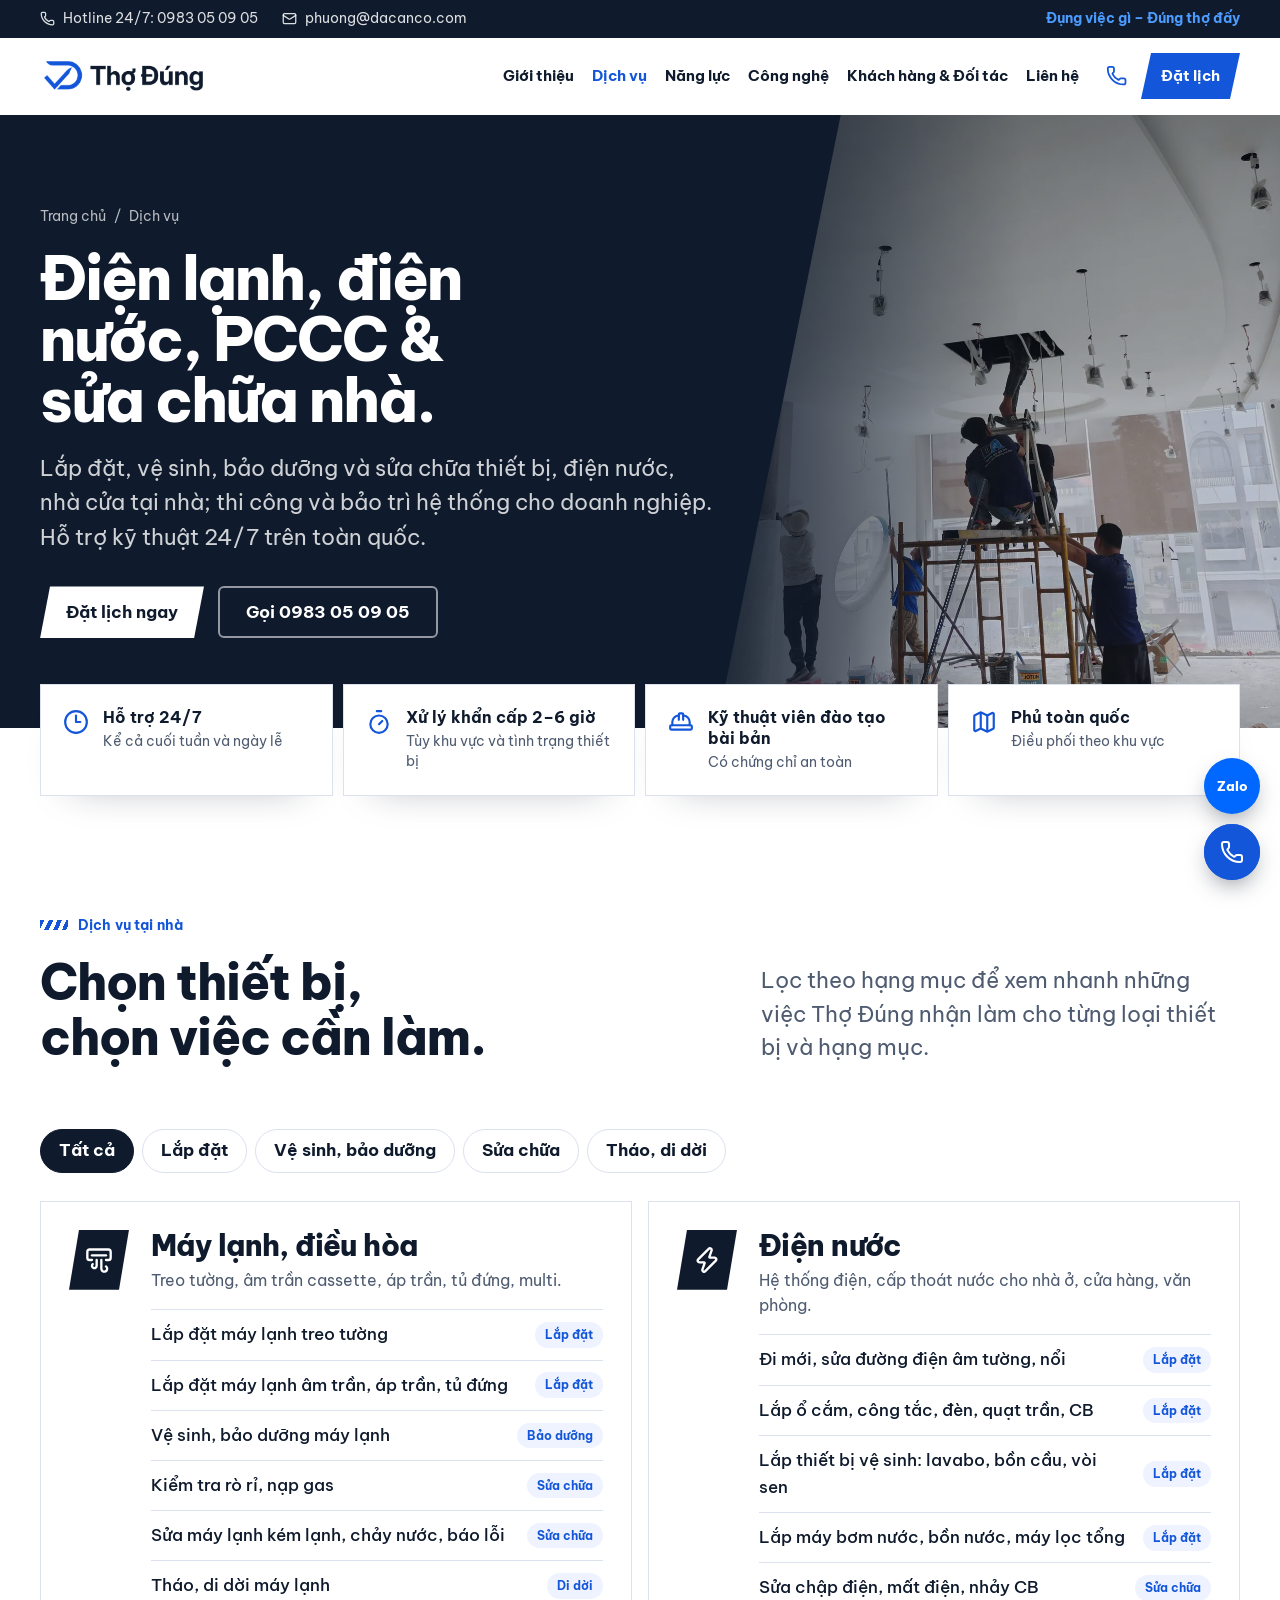
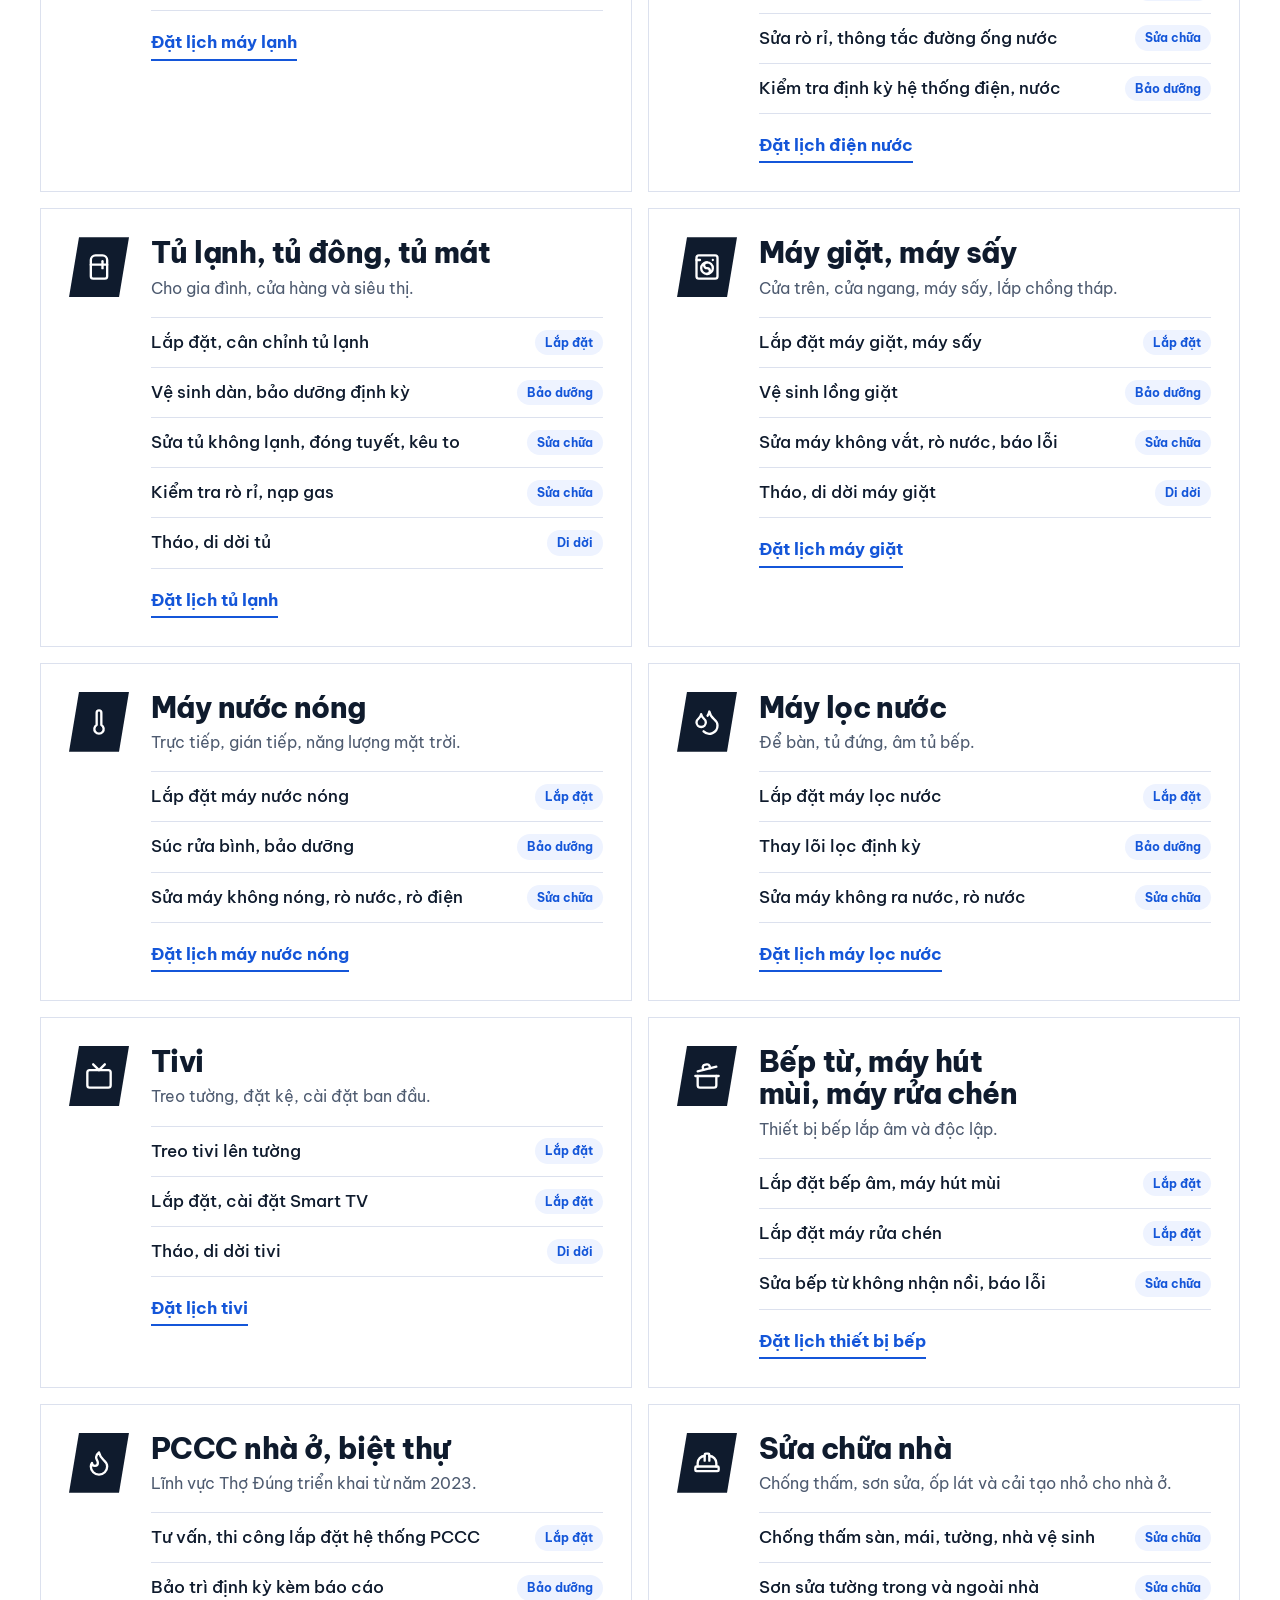
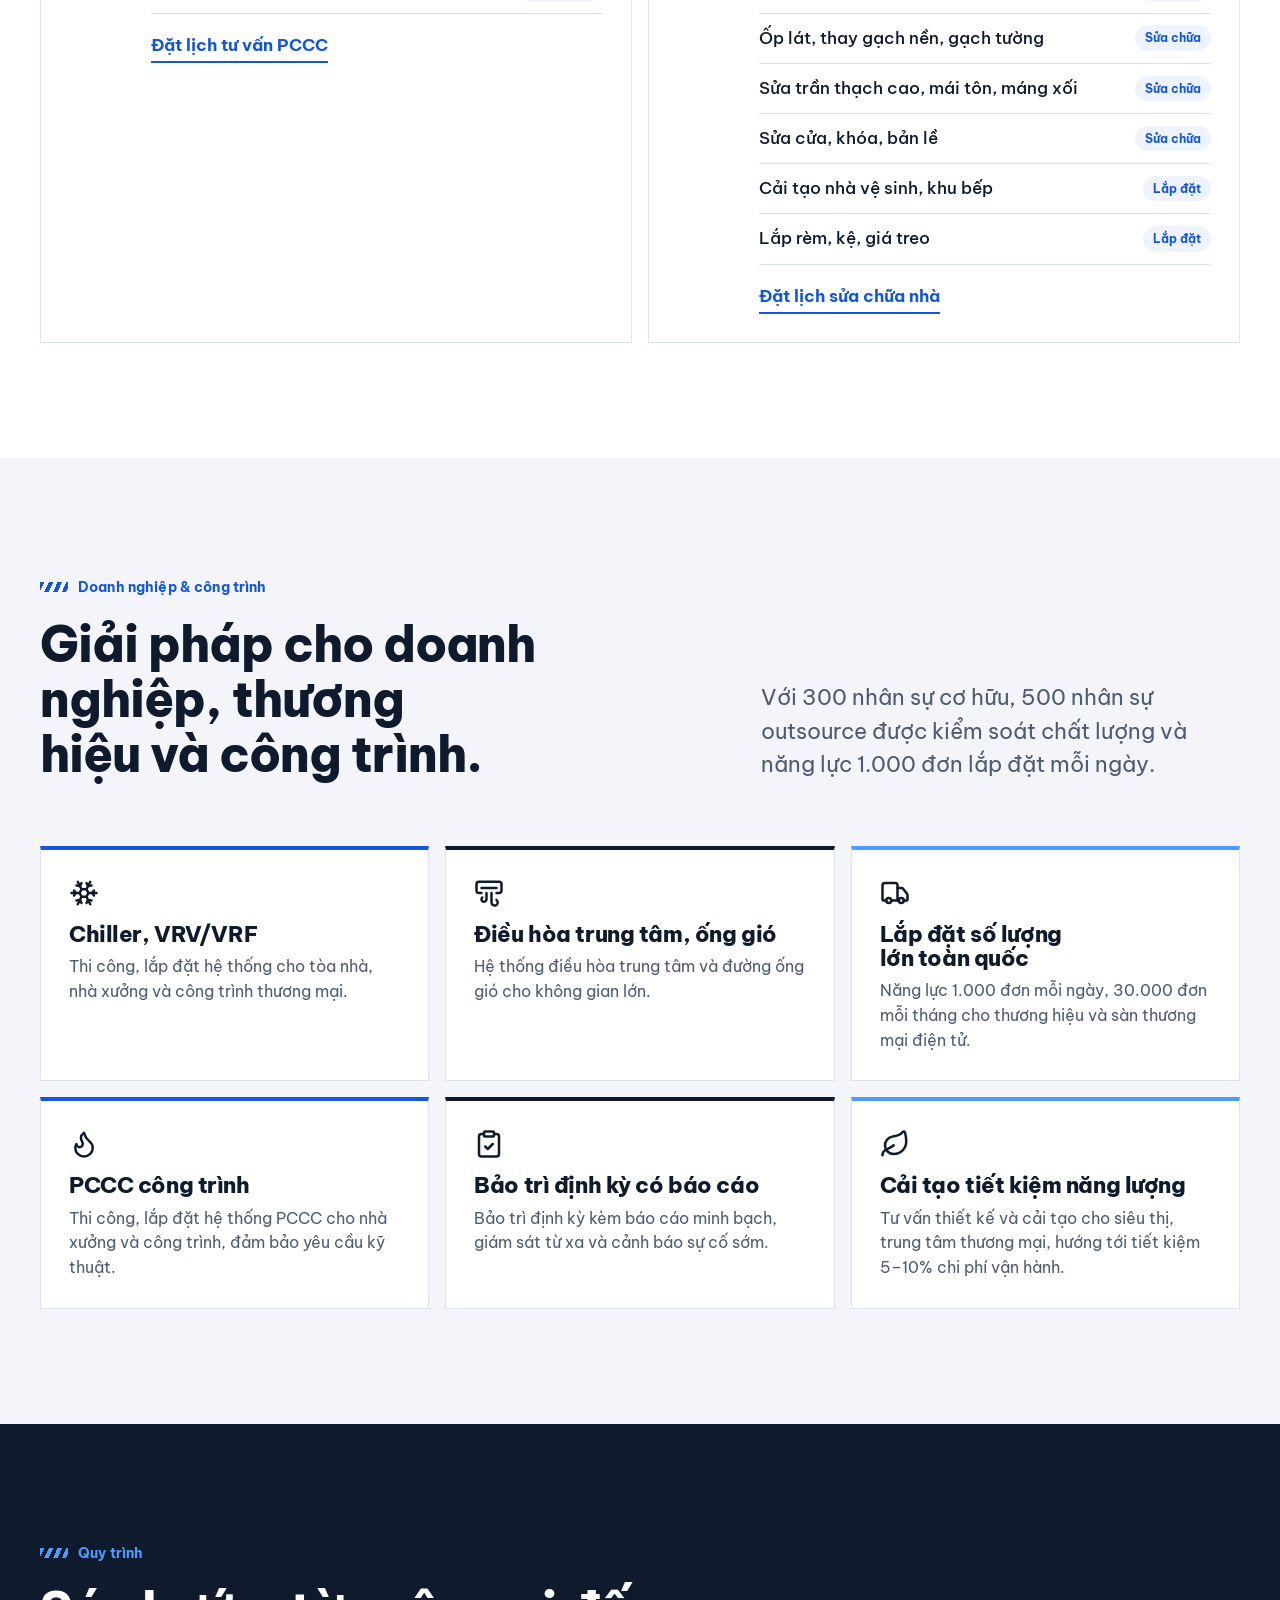
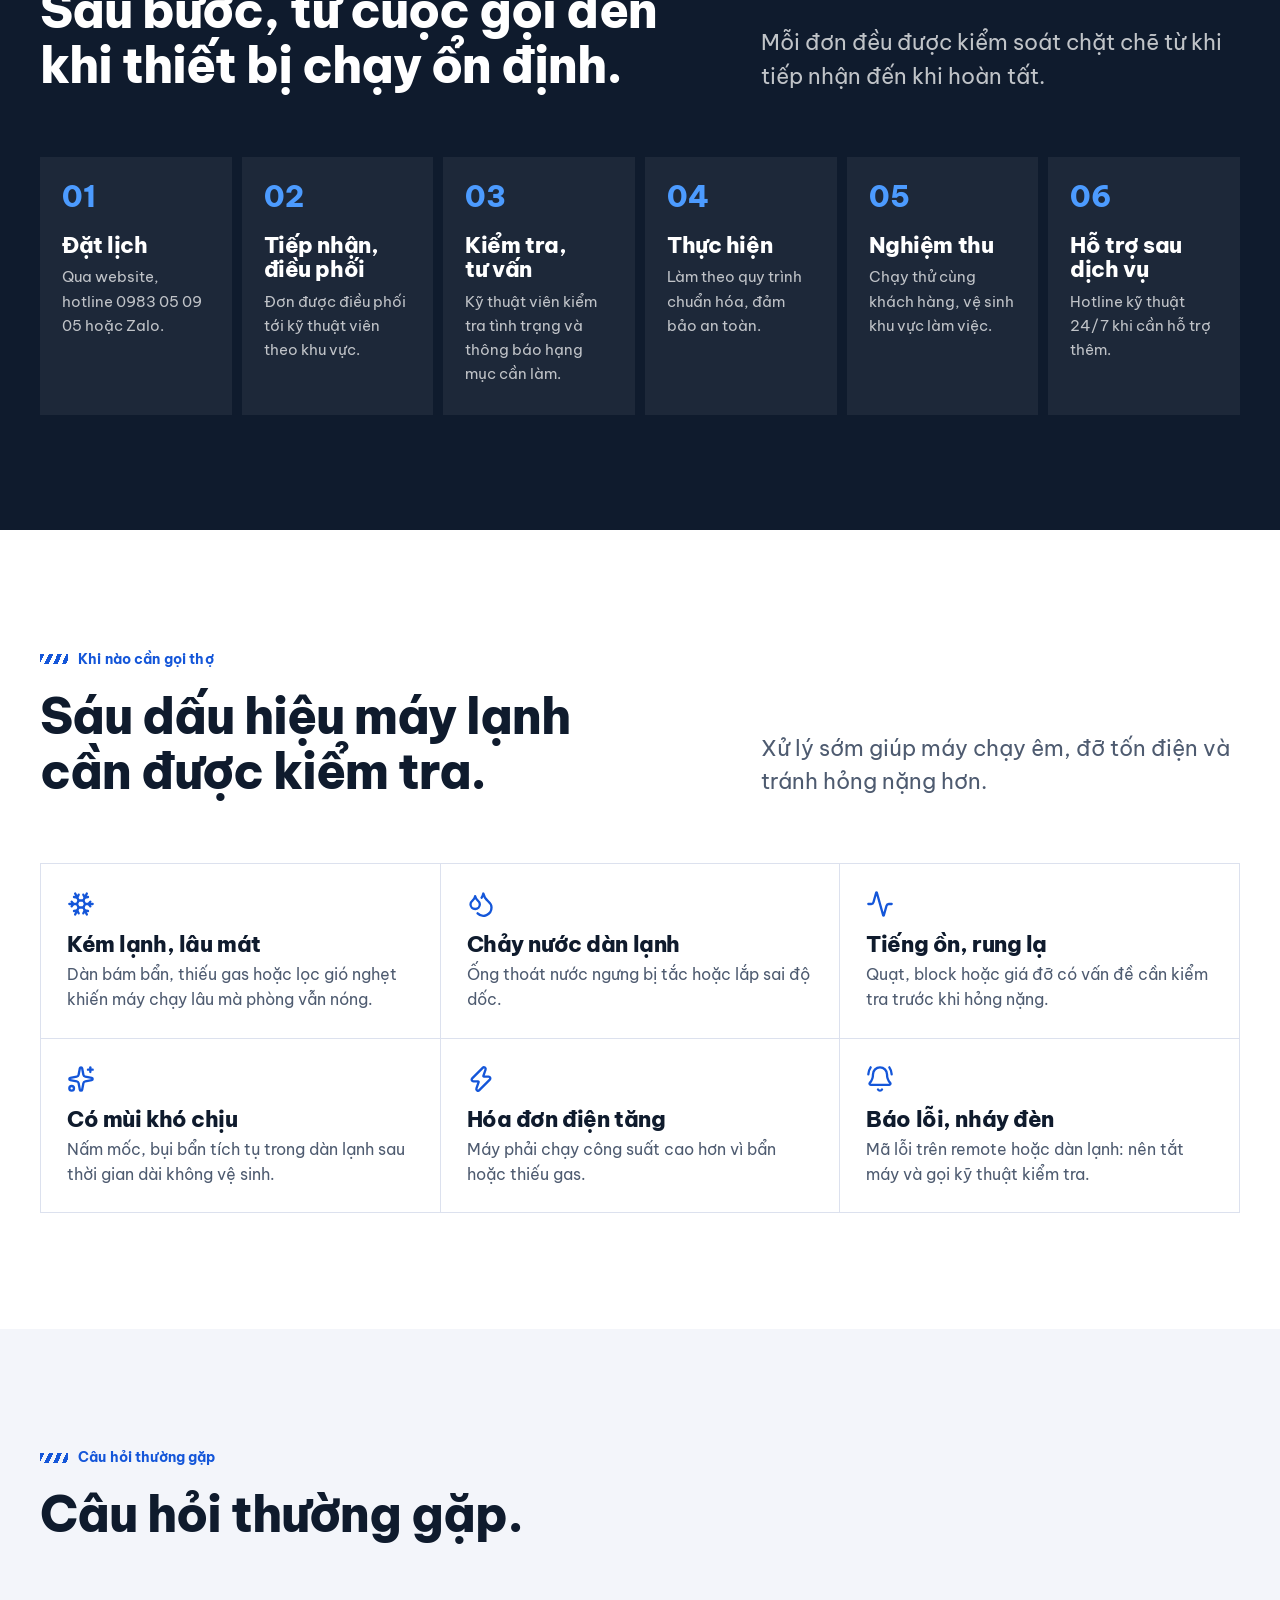
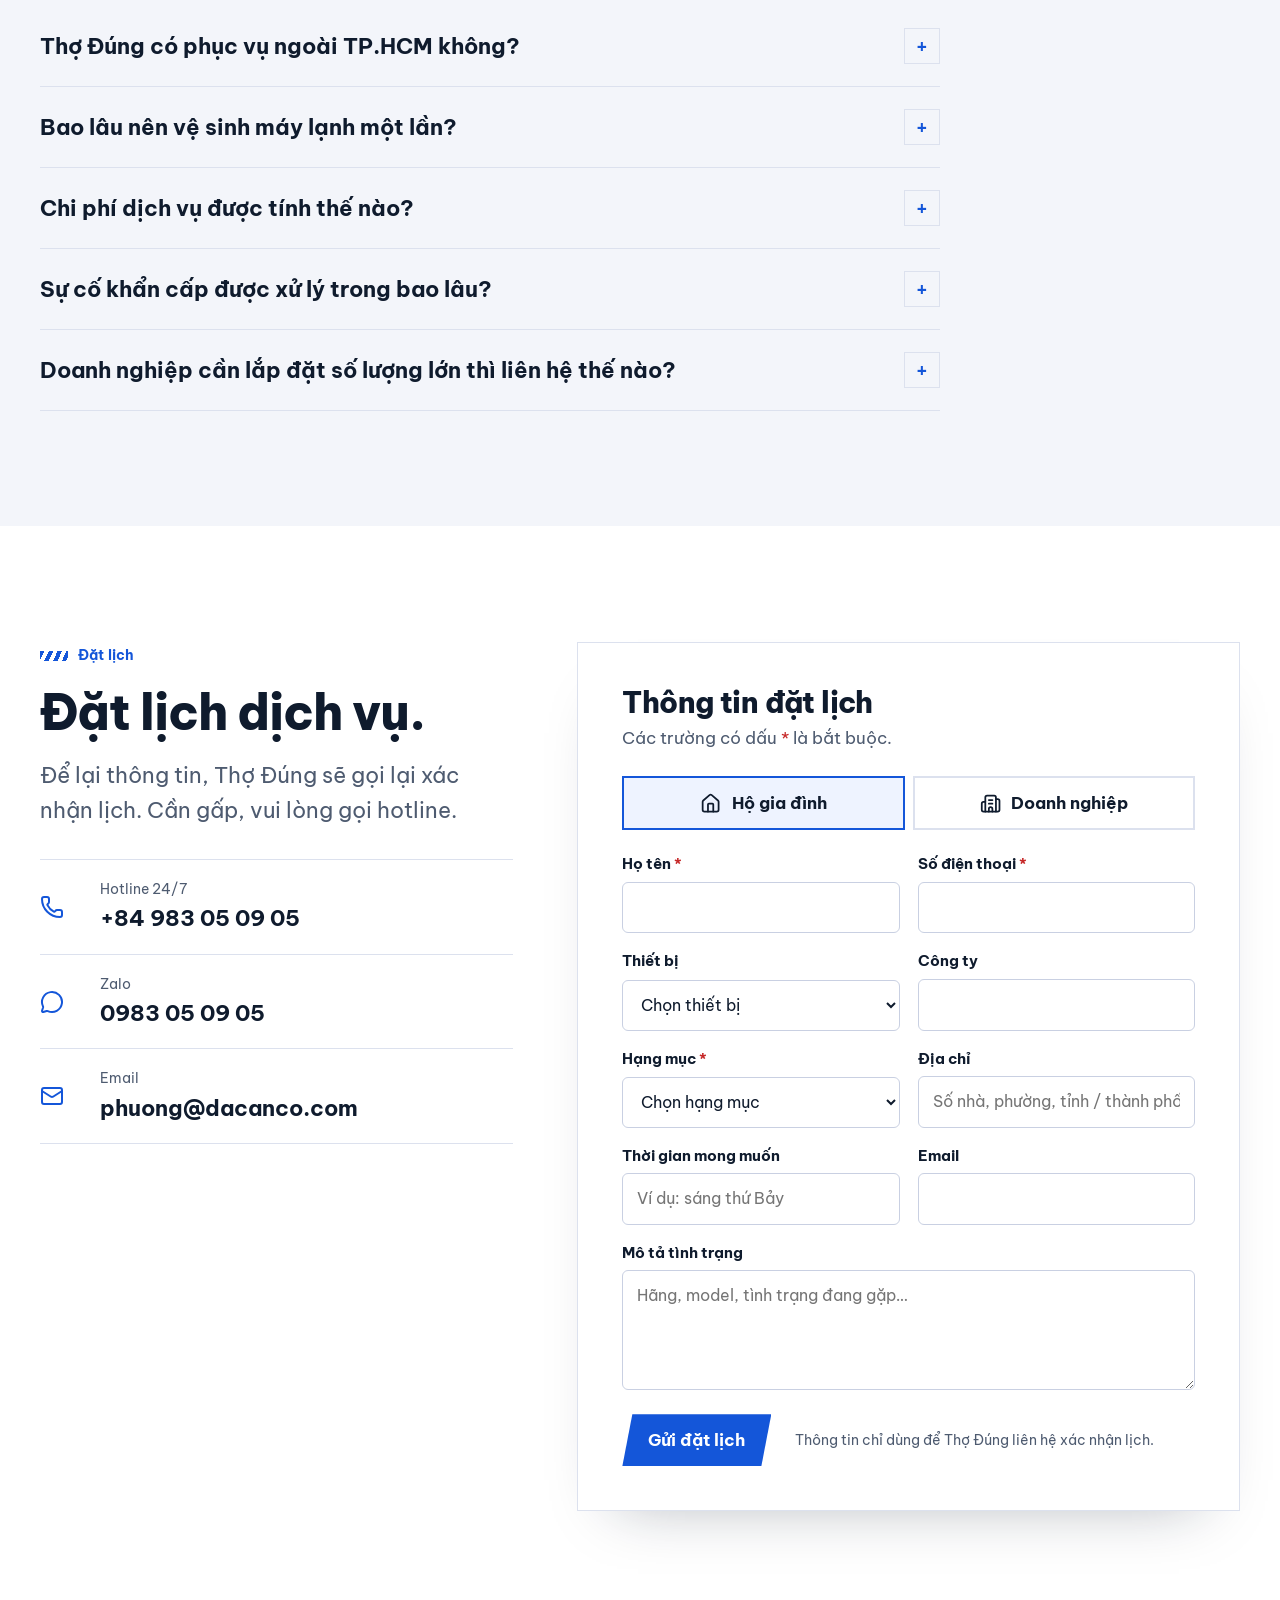
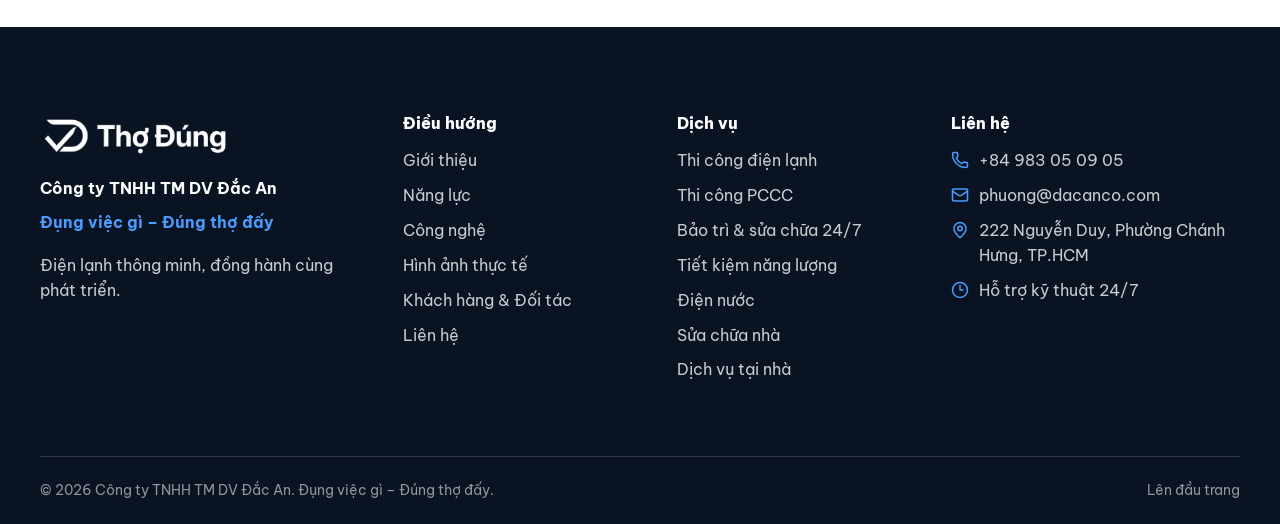
==== commit c5f39680: "Add files via upload" ====
--- a/dich-vu/index.html
+++ b/dich-vu/index.html
@@ -138,6 +138,7 @@
       <a href="/dich-vu/">Dịch vụ</a>
       <a href="/#nang-luc" data-close>Năng lực vận hành</a>
       <a href="/#cong-nghe" data-close>Công nghệ</a>
+      <a href="/#thuc-te" data-close>Hình ảnh thực tế</a>
       <a href="/#doi-tac" data-close>Khách hàng &amp; Đối tác</a>
       <a href="/#hanh-trinh" data-close>Hành trình</a>
       <a href="/#lien-he" data-close>Liên hệ</a>
@@ -532,6 +533,7 @@
           <li><a href="/#gioi-thieu">Giới thiệu</a></li>
           <li><a href="/#nang-luc">Năng lực</a></li>
           <li><a href="/#cong-nghe">Công nghệ</a></li>
+          <li><a href="/#thuc-te">Hình ảnh thực tế</a></li>
           <li><a href="/#doi-tac">Khách hàng &amp; Đối tác</a></li>
           <li><a href="/#lien-he">Liên hệ</a></li>
         </ul>
--- a/assets/css/style.css
+++ b/assets/css/style.css
@@ -143,16 +143,21 @@
 .hero__copy{position:relative;z-index:2;display:flex;flex-direction:column;justify-content:center;padding:clamp(48px,6vw,96px) clamp(24px,4vw,64px) clamp(48px,6vw,96px) 0}
 .hero h1{font-size:var(--step-5);line-height:1.04;letter-spacing:-.035em;color:var(--navy)}
 .hero h1 .line2{display:block;color:var(--blue)}
-.hero h1.hero__title--list{font-size:clamp(2.1rem,1.3rem + 2.3vw,3.4rem);line-height:1.08}
-
-.hero__lead{margin-top:26px;font-size:var(--step-1);color:var(--muted);max-width:44ch;line-height:1.6}
-.hero__actions{display:flex;flex-wrap:wrap;gap:14px;margin-top:36px}
+
+.hero__lead{margin-top:22px;font-size:var(--step-1);color:var(--muted);max-width:44ch;line-height:1.6}
+.hero__actions{display:flex;flex-wrap:wrap;gap:14px;margin-top:30px}
+.hero__svcs{display:flex;flex-wrap:wrap;gap:8px;margin-top:28px;max-width:560px}
+.hero__svcs a{display:inline-flex;align-items:center;gap:8px;min-height:44px;padding:0 16px 0 12px;border:1px solid var(--line);background:#fff;color:var(--navy);font-weight:700;font-size:.95rem;text-decoration:none;border-radius:var(--radius);transition:border-color .15s,color .15s,background-color .15s}
+.hero__svcs a .ic{width:20px;height:20px;color:var(--blue)}
+.hero__svcs a:hover{border-color:var(--blue);color:var(--blue);background:#EEF3FF}
+.hero__lead strong{color:var(--navy);font-weight:800}
+
 .hero__hotline{display:flex;align-items:center;gap:14px;margin-top:36px;padding-top:26px;border-top:1px solid var(--line);max-width:520px}
 .hero__hotline .badge{display:grid;place-items:center;width:48px;height:48px;background:var(--navy);color:#fff;flex:none}
 .hero__hotline small{display:block;color:var(--muted);font-size:var(--step--1)}
 .hero__hotline a{font-weight:800;font-size:var(--step-2);text-decoration:none;color:var(--navy);letter-spacing:-.01em}
 .hero__media{position:relative;margin-right:calc(-1 * max(var(--gutter),(100vw - var(--wrap))/2 + var(--gutter)))}
-.hero__media picture,.hero__media img{position:absolute;inset:0;width:100%;height:100%;object-fit:cover}
+.hero__media picture,.hero__media img{position:absolute;inset:0;width:100%;height:100%;object-fit:cover;object-position:50% 42%}
 .hero__media::before{content:"";position:absolute;inset:0;z-index:1;background:linear-gradient(90deg,rgba(255,255,255,1) 0,rgba(255,255,255,0) 22%)}
 .hero__media{clip-path:polygon(18% 0,100% 0,100% 100%,0 100%)}
 .hero__bars{position:absolute;left:0;right:0;bottom:0;height:18px;z-index:3;display:grid;grid-template-columns:5fr 2fr 4fr}
@@ -225,6 +230,16 @@
 .svc__media--panel .grid span{display:flex;flex-direction:column;gap:10px;padding:16px 14px;background:rgba(255,255,255,.08);font-weight:600;font-size:var(--step--1)}
 .svc__media--panel .grid .ic{color:var(--cyan);width:26px;height:26px}
 .svc__media .stamp{position:absolute;left:0;bottom:0;background:var(--navy);color:#fff;padding:12px 30px 12px 20px;font-weight:700;font-size:var(--step--1);clip-path:polygon(0 0,100% 0,calc(100% - 16px) 100%,0 100%)}
+
+/* ---------- Real work reel ---------- */
+.reel{display:grid;grid-template-columns:repeat(3,minmax(0,1fr));gap:16px}
+.reel__item{margin:0;display:flex;flex-direction:column;min-width:0}
+.reel__media{position:relative;aspect-ratio:9/14;max-width:100%;overflow:hidden;background:var(--navy)}
+.reel__media img,.reel__media video{width:100%;height:100%;object-fit:cover;display:block}
+.reel__media video{background:#000}
+.reel__tag{position:absolute;top:14px;left:0;background:var(--blue);color:#fff;font-weight:700;font-size:var(--step--1);padding:6px 22px 6px 14px;clip-path:polygon(0 0,100% 0,calc(100% - 10px) 100%,0 100%);pointer-events:none}
+.reel__item figcaption{padding:16px 2px 0;color:var(--muted);font-size:.97rem;line-height:1.5}
+.reel__item figcaption strong{display:block;color:var(--navy);font-size:var(--step-1);margin-bottom:4px}
 
 /* ---------- Home-service device grid ---------- */
 .devices{display:grid;grid-template-columns:repeat(5,minmax(0,1fr));border-top:1px solid var(--line);border-left:1px solid var(--line)}
@@ -407,7 +422,7 @@
 /* ---------- Page hero (inner pages) ---------- */
 .page-hero{background:var(--navy);color:#fff;position:relative;overflow:hidden}
 .page-hero .wrap{position:relative;z-index:1;display:grid;grid-template-columns:minmax(0,7fr) minmax(0,5fr);gap:40px;align-items:end;padding-block:clamp(56px,7vw,96px)}
-.page-hero::after{content:"";position:absolute;right:0;top:0;bottom:0;width:44%;background:url(../img/photos/technician-800.webp) center/cover;clip-path:polygon(22% 0,100% 0,100% 100%,0 100%);opacity:.95}
+.page-hero::after{content:"";position:absolute;right:0;top:0;bottom:0;width:44%;background:url(../img/photos/thuc-te-doi-thi-cong-1125.webp) center 78%/cover;clip-path:polygon(22% 0,100% 0,100% 100%,0 100%);opacity:.95}
 .page-hero::before{content:"";position:absolute;inset:0;z-index:1;background:linear-gradient(90deg,var(--navy) 50%,rgba(15,27,45,.2) 80%);pointer-events:none}
 .crumbs{display:flex;gap:8px;font-size:var(--step--1);color:rgba(255,255,255,.7);margin-bottom:20px}
 .crumbs a{text-decoration:none}
@@ -489,7 +504,8 @@
   .topbar__slogan{display:none}
   .hero__grid{grid-template-columns:1fr;min-height:0}
   .hero__copy{padding:48px 0 40px}
-  .hero__media{margin-right:calc(-1 * var(--gutter));margin-left:calc(-1 * var(--gutter));aspect-ratio:16/10;clip-path:polygon(0 8%,100% 0,100% 100%,0 100%)}
+  .hero__media{margin-right:calc(-1 * var(--gutter));margin-left:calc(-1 * var(--gutter));aspect-ratio:4/3;clip-path:polygon(0 8%,100% 0,100% 100%,0 100%)}
+  .hero__media img{object-position:50% 30%}
   .hero__media::before{background:linear-gradient(180deg,rgba(255,255,255,.5) 0,rgba(255,255,255,0) 18%)}
   .hero__caption{right:var(--gutter);bottom:30px}
   .section-head,.intro,.ops,.tech,.diff,.contact,.cta .wrap,.page-hero .wrap{grid-template-columns:1fr}
@@ -524,8 +540,8 @@
   .topbar{display:none}
   .brand img{height:34px}
   .hero h1{font-size:clamp(2.35rem,9.6vw,3.2rem)}
-  .hero h1.hero__title--list{font-size:clamp(1.9rem,7.6vw,2.5rem)}
   .hero__actions .btn{flex:1 1 100%}
+  .hero__svcs a{min-height:40px;padding:0 12px 0 10px;font-size:.9rem}
   .hero__caption{left:var(--gutter);right:var(--gutter);max-width:none;bottom:24px}
   .ledger__row{grid-template-columns:1fr 1fr;gap:6px}
   .ledger__label{grid-column:1 / -1;padding:12px 30px 12px 18px;justify-self:start;font-size:var(--step-0)}
@@ -535,6 +551,8 @@
   .ledger__row--text .ledger__cell{font-size:.95rem;min-height:0}
   .audience{grid-template-columns:1fr;padding:26px 22px}
   .devices{grid-template-columns:1fr 1fr}
+  .reel{grid-template-columns:none;grid-auto-flow:column;grid-auto-columns:80%;overflow-x:auto;scroll-snap-type:x mandatory;padding-bottom:8px}
+  .reel__item{scroll-snap-align:start}
   .device{padding:20px 16px}
   .device p{display:none}
   .logo-grid{grid-template-columns:repeat(2,minmax(0,1fr));gap:8px}
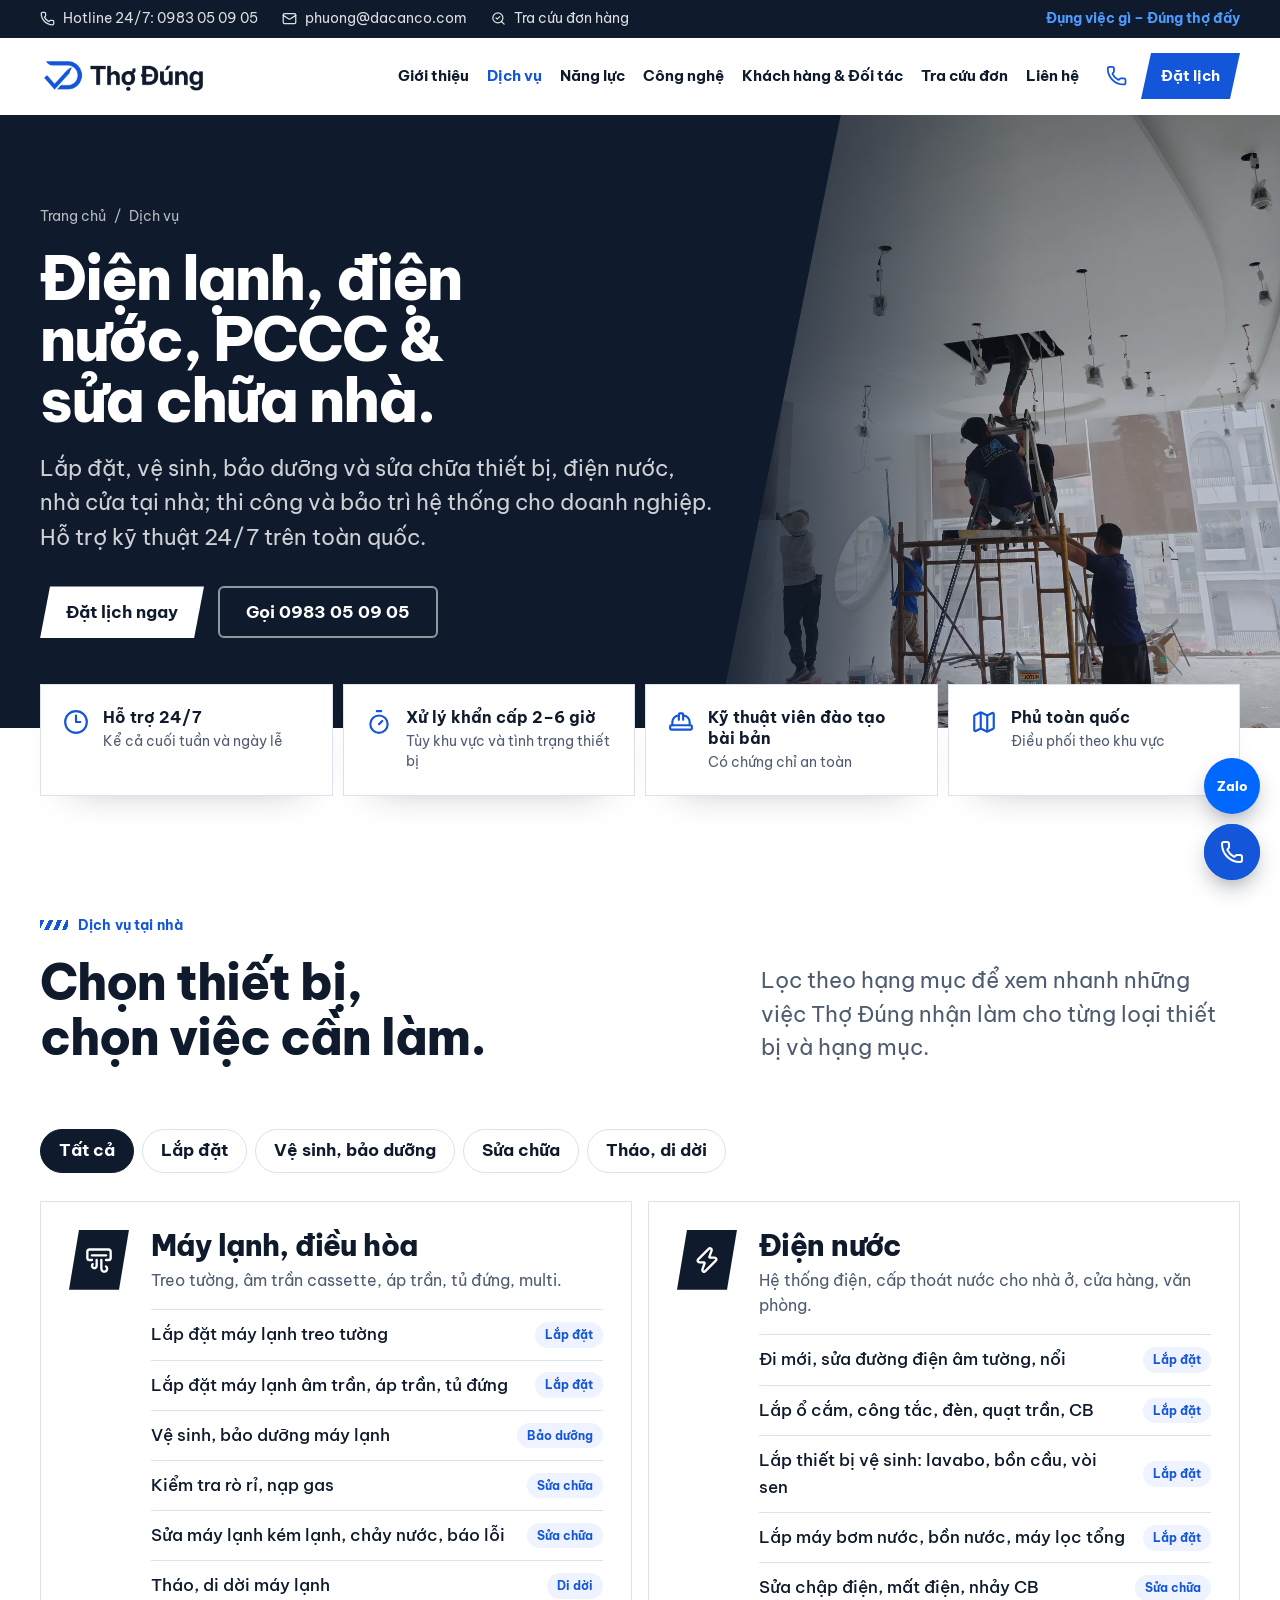
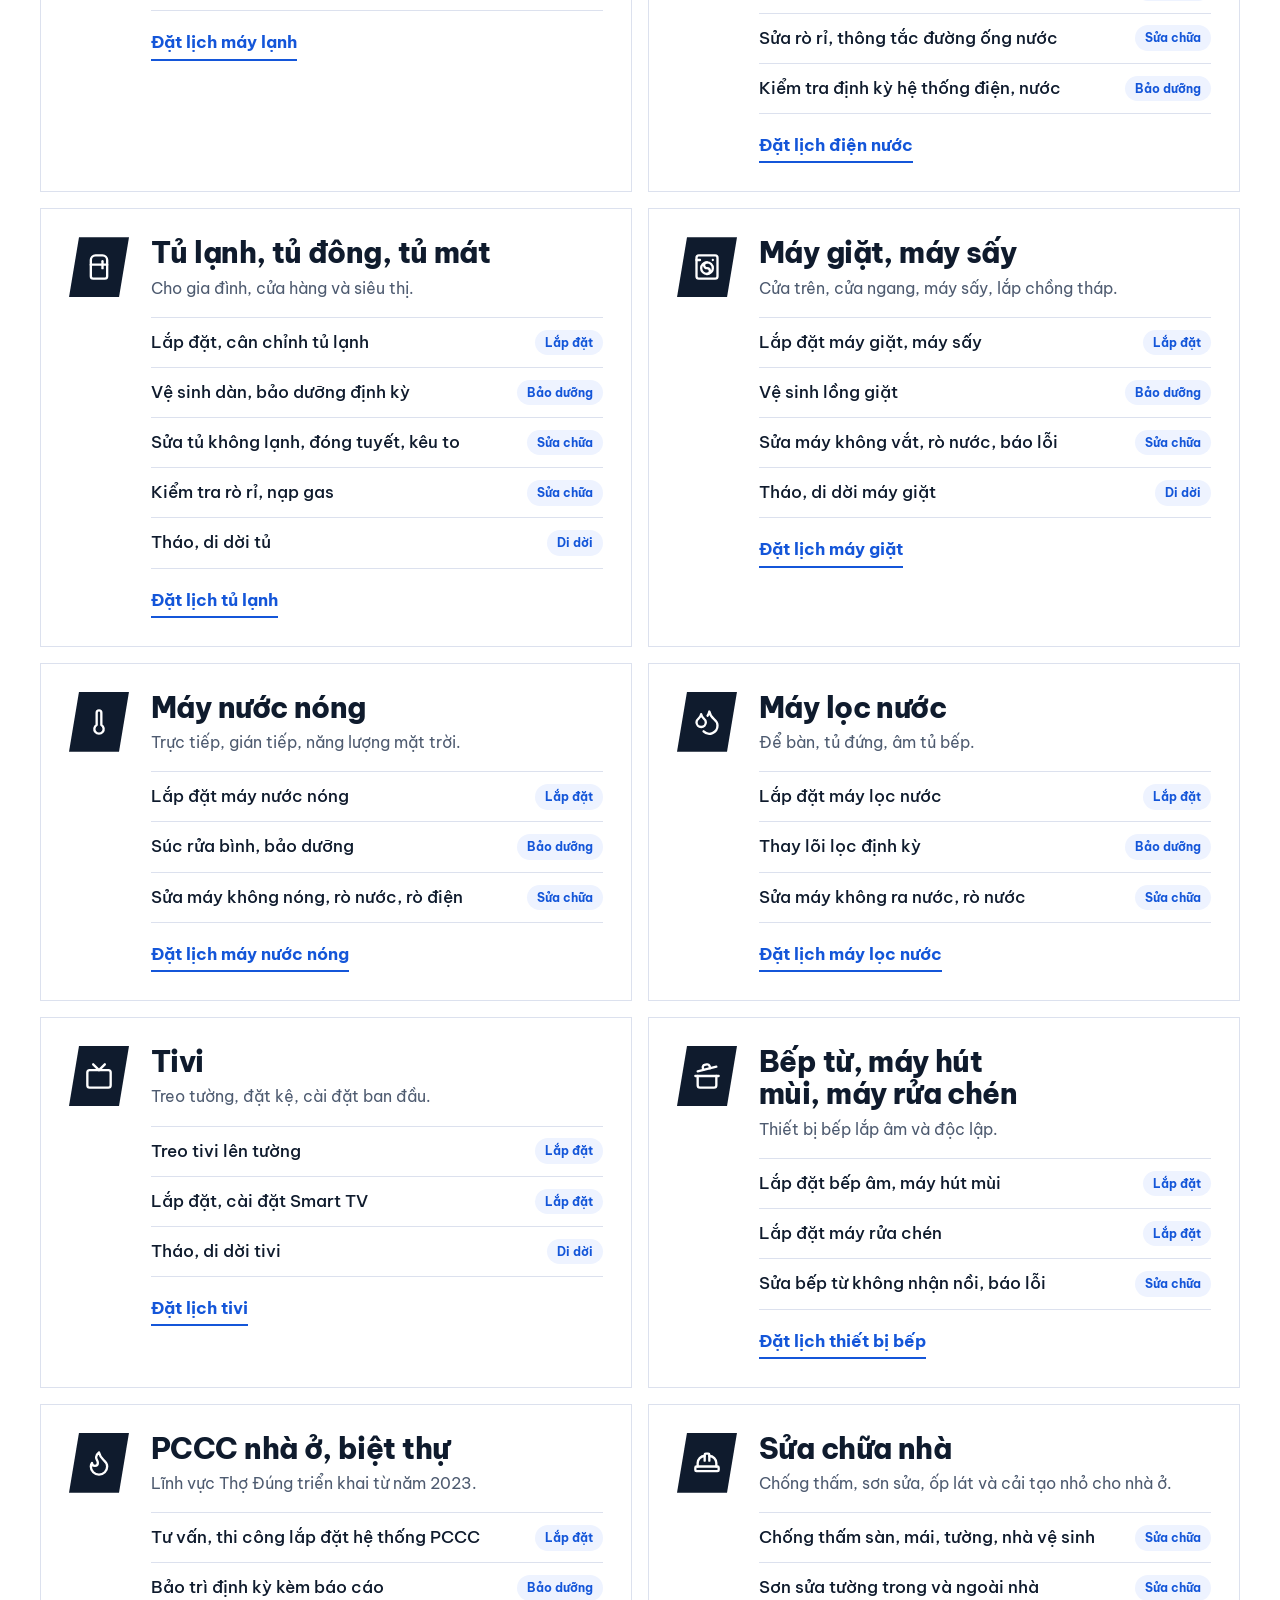
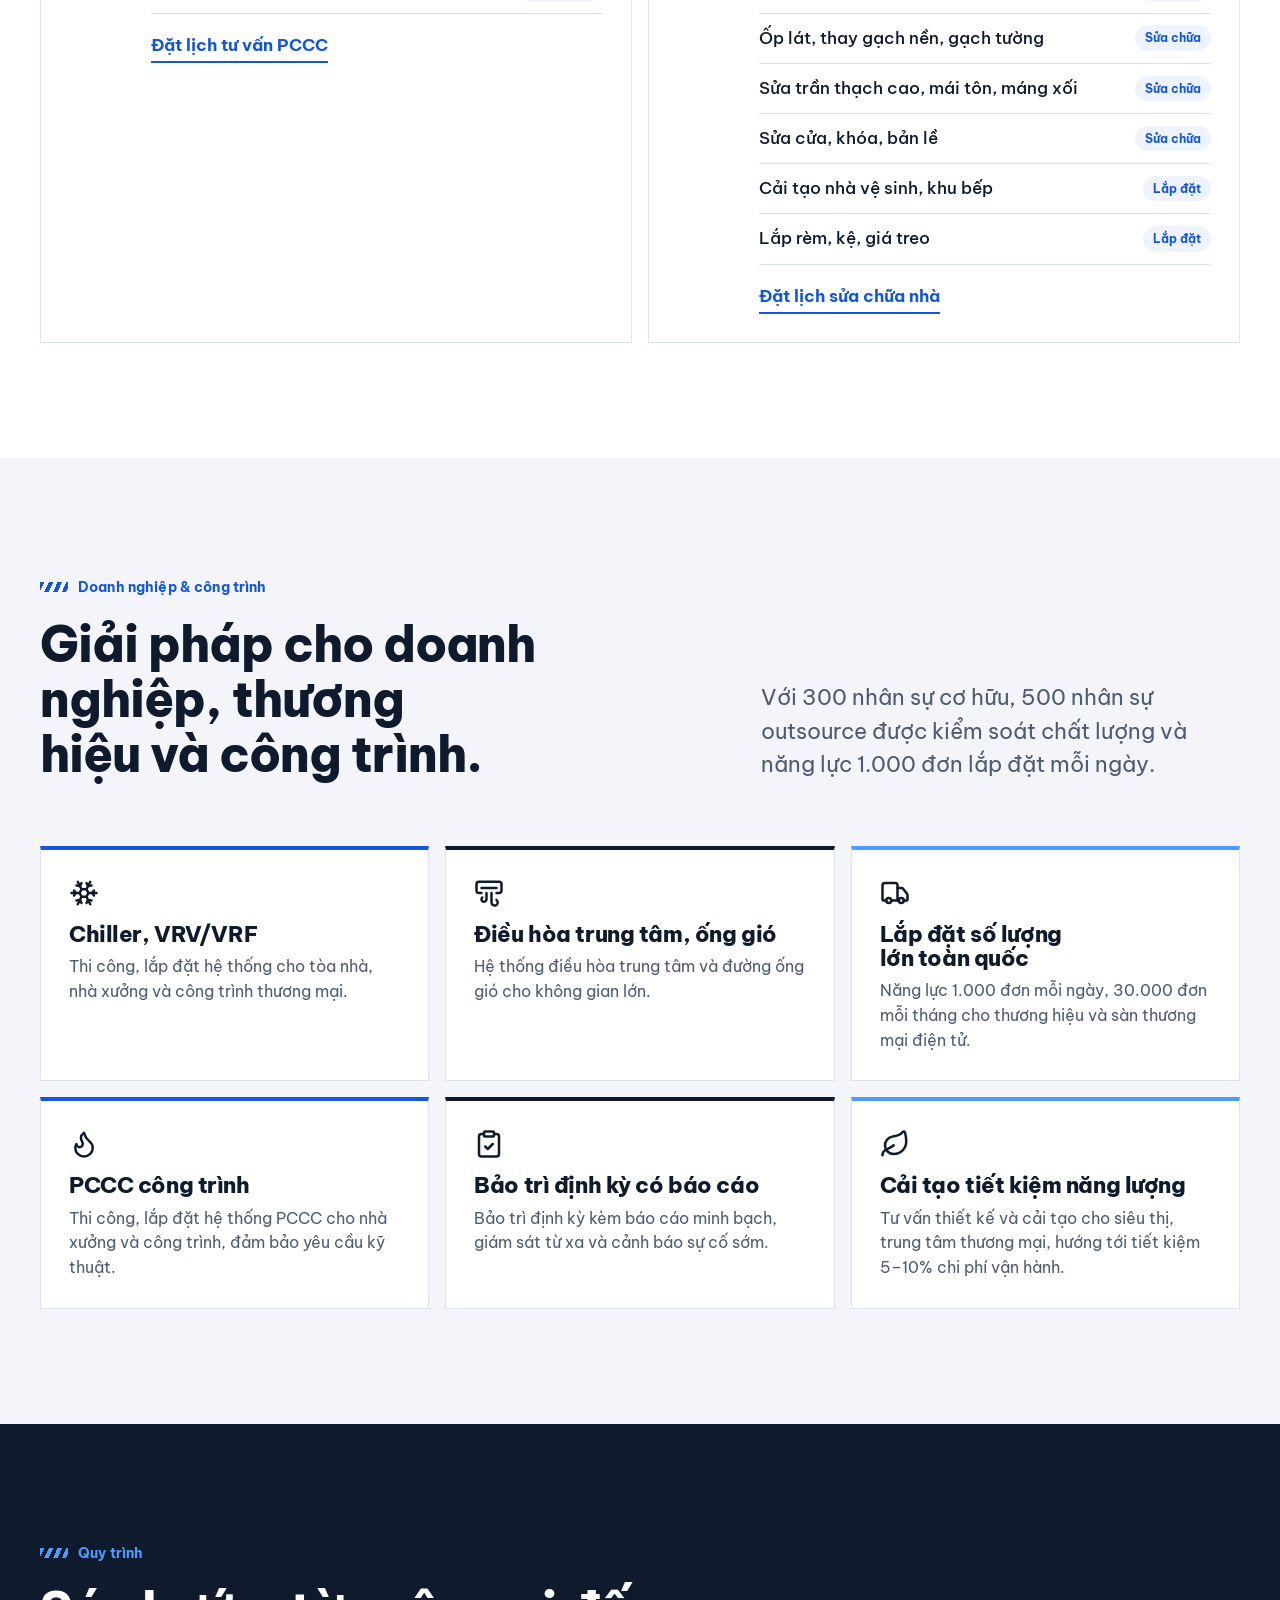
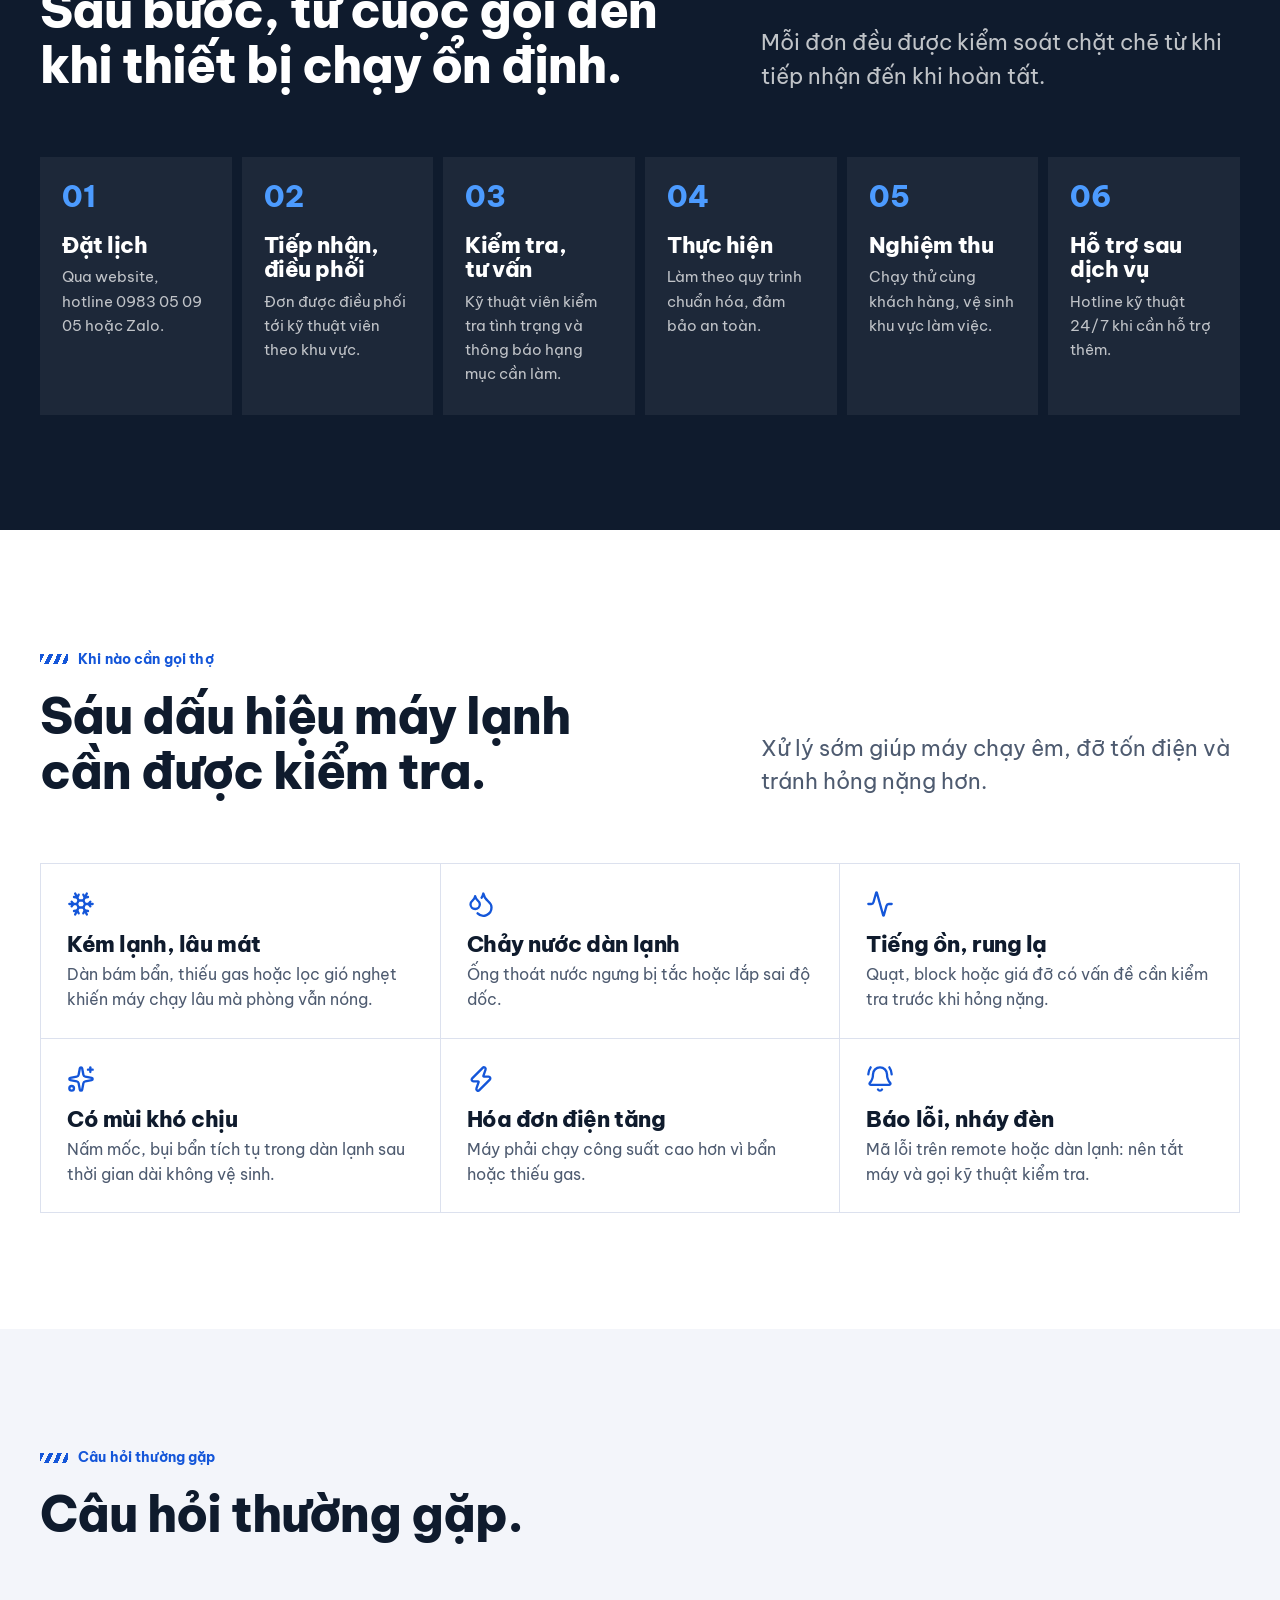
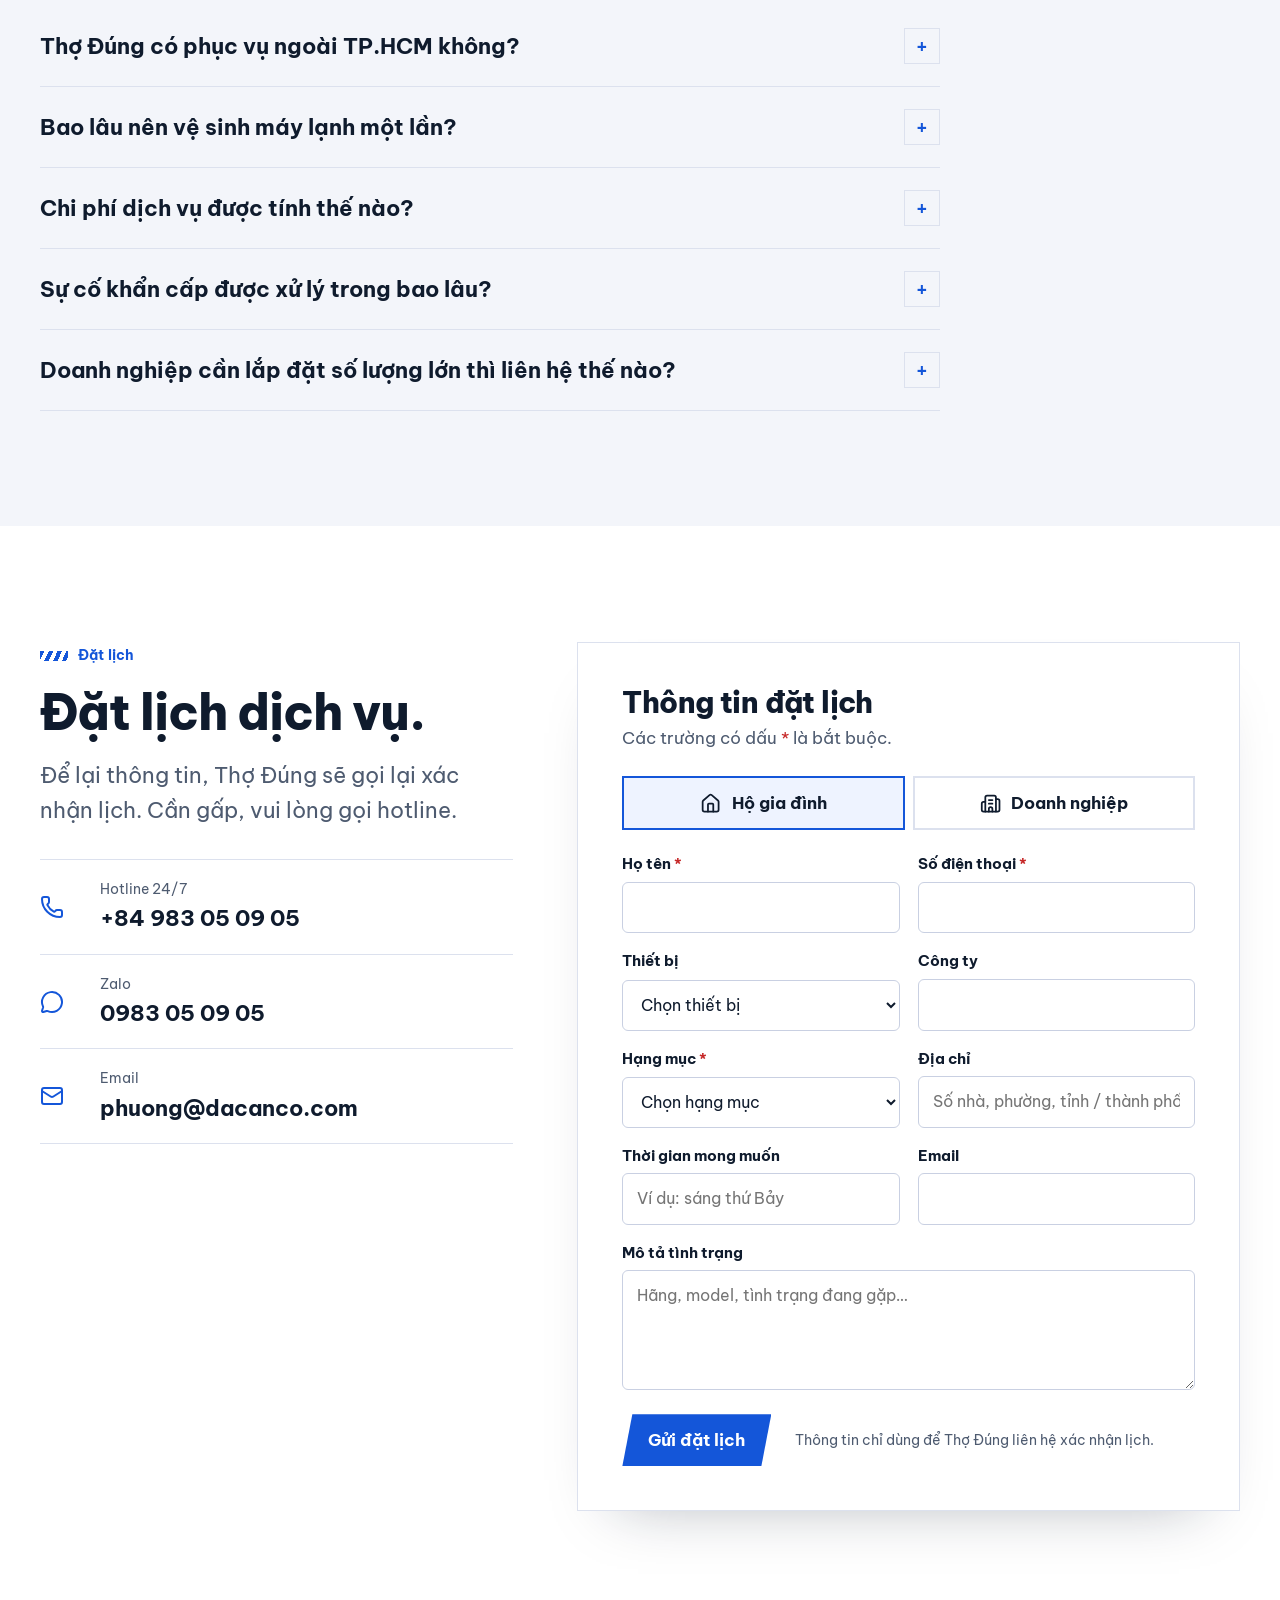
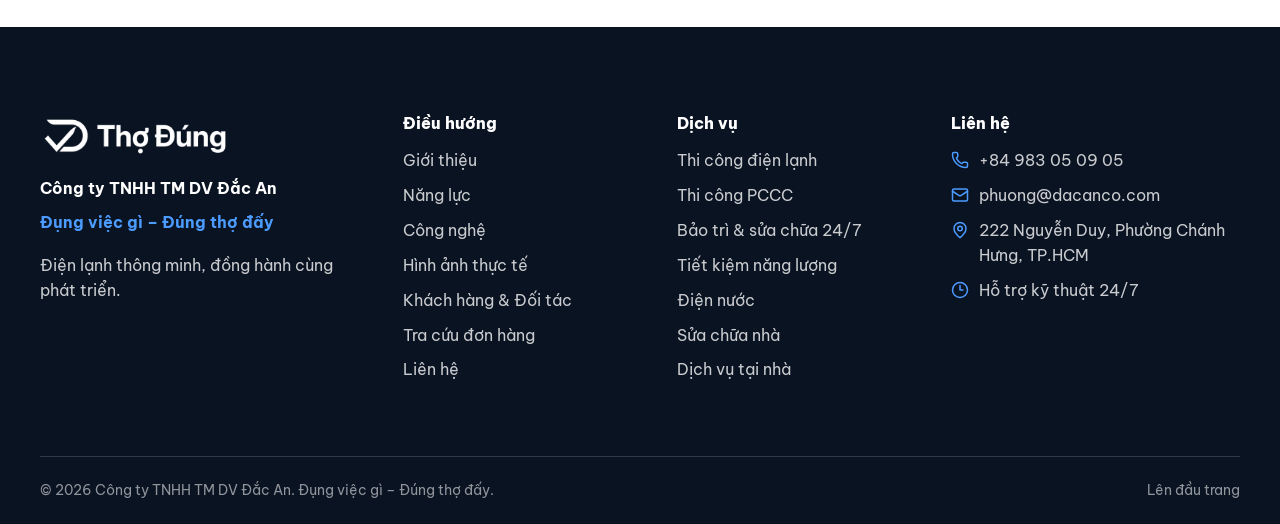
==== commit 5e4f2da4: "Add files via upload" ====
--- a/dich-vu/index.html
+++ b/dich-vu/index.html
@@ -13,14 +13,14 @@
 <meta property="og:title" content="Dịch vụ điện lạnh, điện nước, PCCC, máy lọc nước, sửa chữa nhà | Thợ Đúng">
 <meta property="og:description" content="Điện lạnh, điện nước, PCCC, máy lọc nước, sửa chữa nhà. 300 nhân sự cơ hữu, 1.000 đơn lắp đặt mỗi ngày, hỗ trợ 24/7.">
 <meta property="og:url" content="https://www.thodung.co/dich-vu/">
-<meta property="og:image" content="https://www.thodung.co/assets/img/og-image.jpg">
+<meta property="og:image" content="https://www.thodung.co/assets/img/og-image.jpg?v=20261105">
 <meta name="twitter:card" content="summary_large_image">
-<link rel="icon" href="/favicon.ico" sizes="any">
-<link rel="icon" type="image/png" href="/assets/img/icon-512.png">
-<link rel="apple-touch-icon" href="/assets/img/apple-touch-icon.png">
+<link rel="icon" href="/favicon.ico?v=20261105" sizes="any">
+<link rel="icon" type="image/png" href="/assets/img/icon-512.png?v=20261105">
+<link rel="apple-touch-icon" href="/assets/img/apple-touch-icon.png?v=20261105">
 <link rel="manifest" href="/site.webmanifest">
 <link rel="preload" href="/assets/fonts/be-vietnam-pro-vietnamese-800-normal.woff2" as="font" type="font/woff2" crossorigin>
-<link rel="stylesheet" href="/assets/css/style.css">
+<link rel="stylesheet" href="/assets/css/style.css?v=20261105c">
 <script type="application/ld+json">
 [
  {
@@ -98,6 +98,7 @@
     <div class="topbar__group">
       <a href="tel:+84983050905"><svg class="ic" aria-hidden="true"><use href="/assets/img/icons.svg#i-phone"/></svg>Hotline 24/7: 0983 05 09 05</a>
       <a href="mailto:phuong@dacanco.com"><svg class="ic" aria-hidden="true"><use href="/assets/img/icons.svg#i-mail"/></svg>phuong@dacanco.com</a>
+      <a href="/tra-cuu/"><svg class="ic" aria-hidden="true"><use href="/assets/img/icons.svg#i-search-check"/></svg>Tra cứu đơn hàng</a>
     </div>
     <span class="topbar__slogan">Đụng việc gì – Đúng thợ đấy</span>
   </div>
@@ -115,6 +116,7 @@
         <li><a href="/#nang-luc">Năng lực</a></li>
         <li><a href="/#cong-nghe">Công nghệ</a></li>
         <li><a href="/#doi-tac">Khách hàng &amp; Đối tác</a></li>
+        <li><a href="/tra-cuu/">Tra cứu đơn</a></li>
         <li><a href="/#lien-he">Liên hệ</a></li>
       </ul>
     </nav>
@@ -141,6 +143,7 @@
       <a href="/#thuc-te" data-close>Hình ảnh thực tế</a>
       <a href="/#doi-tac" data-close>Khách hàng &amp; Đối tác</a>
       <a href="/#hanh-trinh" data-close>Hành trình</a>
+      <a href="/tra-cuu/">Tra cứu đơn hàng</a>
       <a href="/#lien-he" data-close>Liên hệ</a>
     </nav>
     <div class="drawer__actions">
@@ -535,6 +538,7 @@
           <li><a href="/#cong-nghe">Công nghệ</a></li>
           <li><a href="/#thuc-te">Hình ảnh thực tế</a></li>
           <li><a href="/#doi-tac">Khách hàng &amp; Đối tác</a></li>
+          <li><a href="/tra-cuu/">Tra cứu đơn hàng</a></li>
           <li><a href="/#lien-he">Liên hệ</a></li>
         </ul>
       </div>
@@ -577,6 +581,6 @@
   <a class="primary" href="#dat-lich"><svg class="ic" aria-hidden="true"><use href="/assets/img/icons.svg#i-calendar-check"/></svg>Đặt lịch</a>
 </nav>
 
-<script src="/assets/js/main.js" defer></script>
+<script src="/assets/js/main.js?v=20261105c" defer></script>
 </body>
 </html>
--- a/assets/css/style.css
+++ b/assets/css/style.css
@@ -483,6 +483,51 @@
 .promise b{display:block;color:var(--navy);font-size:1.02rem;line-height:1.3}
 .promise span{display:block;color:var(--muted);font-size:.88rem;margin-top:4px;line-height:1.4}
 
+/* ---------- Order tracking ---------- */
+.page-hero--compact .wrap{padding-block:clamp(48px,6vw,80px)}
+.page-hero--compact h1{max-width:none}
+.track{display:grid;grid-template-columns:minmax(0,7fr) minmax(0,5fr);gap:clamp(24px,4vw,56px);align-items:start}
+.track__title{font-size:var(--step-2);color:var(--navy)}
+.track__fields{margin-top:20px}
+.track__form .btn .ic{width:20px;height:20px}
+.track__help{display:grid;gap:28px;padding-top:8px}
+.track__help h3{font-size:var(--step-1);color:var(--navy);margin-bottom:10px}
+.track__help p{color:var(--muted)}
+.track__help .checklist{margin-top:0}
+.track__contact{display:grid;gap:8px;padding:20px 22px;background:#fff;border:1px solid var(--line)}
+.track__contact small{color:var(--muted)}
+.track__contact a{display:inline-flex;align-items:center;gap:10px;font-weight:800;color:var(--navy);text-decoration:none;font-size:var(--step-1)}
+.track__contact a .ic{color:var(--blue)}
+.track__result{grid-column:1 / -1}
+.order{--tone:var(--blue);--tone-bg:#EEF3FF;background:#fff;border:1px solid var(--line);border-top:4px solid var(--tone);padding:clamp(22px,3vw,36px);display:grid;gap:22px}
+.order--ok{--tone:#1E7A3C;--tone-bg:#E8F5EC}
+.order--warn{--tone:#B26A00;--tone-bg:#FFF3DC}
+.order--muted{--tone:var(--muted);--tone-bg:var(--paper)}
+.order__head{display:flex;flex-wrap:wrap;justify-content:space-between;align-items:center;gap:12px 24px}
+.order__id small{display:block;color:var(--muted);font-size:var(--step--1)}
+.order__id strong{font-size:var(--step-3);color:var(--navy);letter-spacing:-.01em;word-break:break-all}
+.order__badge{display:inline-flex;align-items:center;min-height:38px;padding:0 16px;background:var(--tone-bg);color:var(--tone);font-weight:800;border-radius:40px}
+.order__steps{display:grid;grid-template-columns:repeat(4,minmax(0,1fr));counter-reset:none}
+.order__steps li{position:relative;display:grid;justify-items:start;gap:10px;padding-right:12px}
+.order__steps li::before{content:"";position:absolute;left:28px;right:0;top:13px;height:3px;background:var(--line)}
+.order__steps li:last-child::before{display:none}
+.order__steps li.is-done::before{background:var(--tone)}
+.order__steps .dot{position:relative;z-index:1;width:28px;height:28px;border-radius:50%;background:#fff;border:3px solid var(--line)}
+.order__steps li.is-done .dot{background:var(--tone);border-color:var(--tone)}
+.order__steps li.is-done .dot::after{content:"";position:absolute;left:7px;top:3px;width:6px;height:11px;border:solid #fff;border-width:0 3px 3px 0;transform:rotate(45deg)}
+.order__steps li.is-current .dot{border-color:var(--blue);box-shadow:0 0 0 5px rgba(20,86,217,.15)}
+.order__steps li.is-warn .dot{border-color:var(--tone);background:var(--tone-bg)}
+.order__steps .lbl{font-weight:700;color:var(--muted);font-size:.95rem}
+.order__steps li.is-done .lbl,.order__steps li.is-current .lbl,.order__steps li.is-warn .lbl{color:var(--navy)}
+.order__msg{font-size:var(--step-1);color:var(--ink);max-width:60ch}
+.order__meta{display:grid;grid-template-columns:repeat(auto-fit,minmax(130px,1fr));gap:0;margin:0;border-top:1px solid var(--line)}
+.order__meta div{padding:14px 16px 14px 0}
+.order__meta dt{color:var(--muted);font-size:var(--step--1)}
+.order__meta dd{margin:2px 0 0;font-weight:700;color:var(--navy)}
+.order__note{padding:14px 16px;background:var(--paper);color:var(--ink)}
+.order__help{color:var(--muted);font-size:.97rem}
+.order__help a{color:var(--blue);font-weight:700}
+
 /* ---------- Reveal (single, restrained) ---------- */
 .js .count{font-variant-numeric:tabular-nums}
 
@@ -508,8 +553,10 @@
   .hero__media img{object-position:50% 30%}
   .hero__media::before{background:linear-gradient(180deg,rgba(255,255,255,.5) 0,rgba(255,255,255,0) 18%)}
   .hero__caption{right:var(--gutter);bottom:30px}
-  .section-head,.intro,.ops,.tech,.diff,.contact,.cta .wrap,.page-hero .wrap{grid-template-columns:1fr}
+  .section-head,.intro,.ops,.tech,.diff,.contact,.cta .wrap,.page-hero .wrap,.track{grid-template-columns:1fr}
   .ops__media,.diff > div:first-child{position:static}
+  .track__result{order:1}
+  .track__help{order:2}
   .ledger__row{grid-template-columns:150px 1fr 1fr}
   .ledger__cell{padding:18px 26px;flex-direction:column;gap:6px;align-items:flex-start}
   .ledger__head{flex-direction:column;align-items:flex-start}
@@ -580,6 +627,9 @@
   .hero__caption{display:none}
   .tech figure{display:none}
   .promise{grid-template-columns:1fr;gap:8px}
+  .order__steps{grid-template-columns:1fr;gap:14px}
+  .order__steps li{grid-template-columns:28px 1fr;align-items:center;gap:14px;padding:0}
+  .order__steps li::before{left:13px;right:auto;top:28px;width:3px;height:14px}
   .promise div{padding:16px 18px}
 }
 @media (prefers-reduced-motion:reduce){
